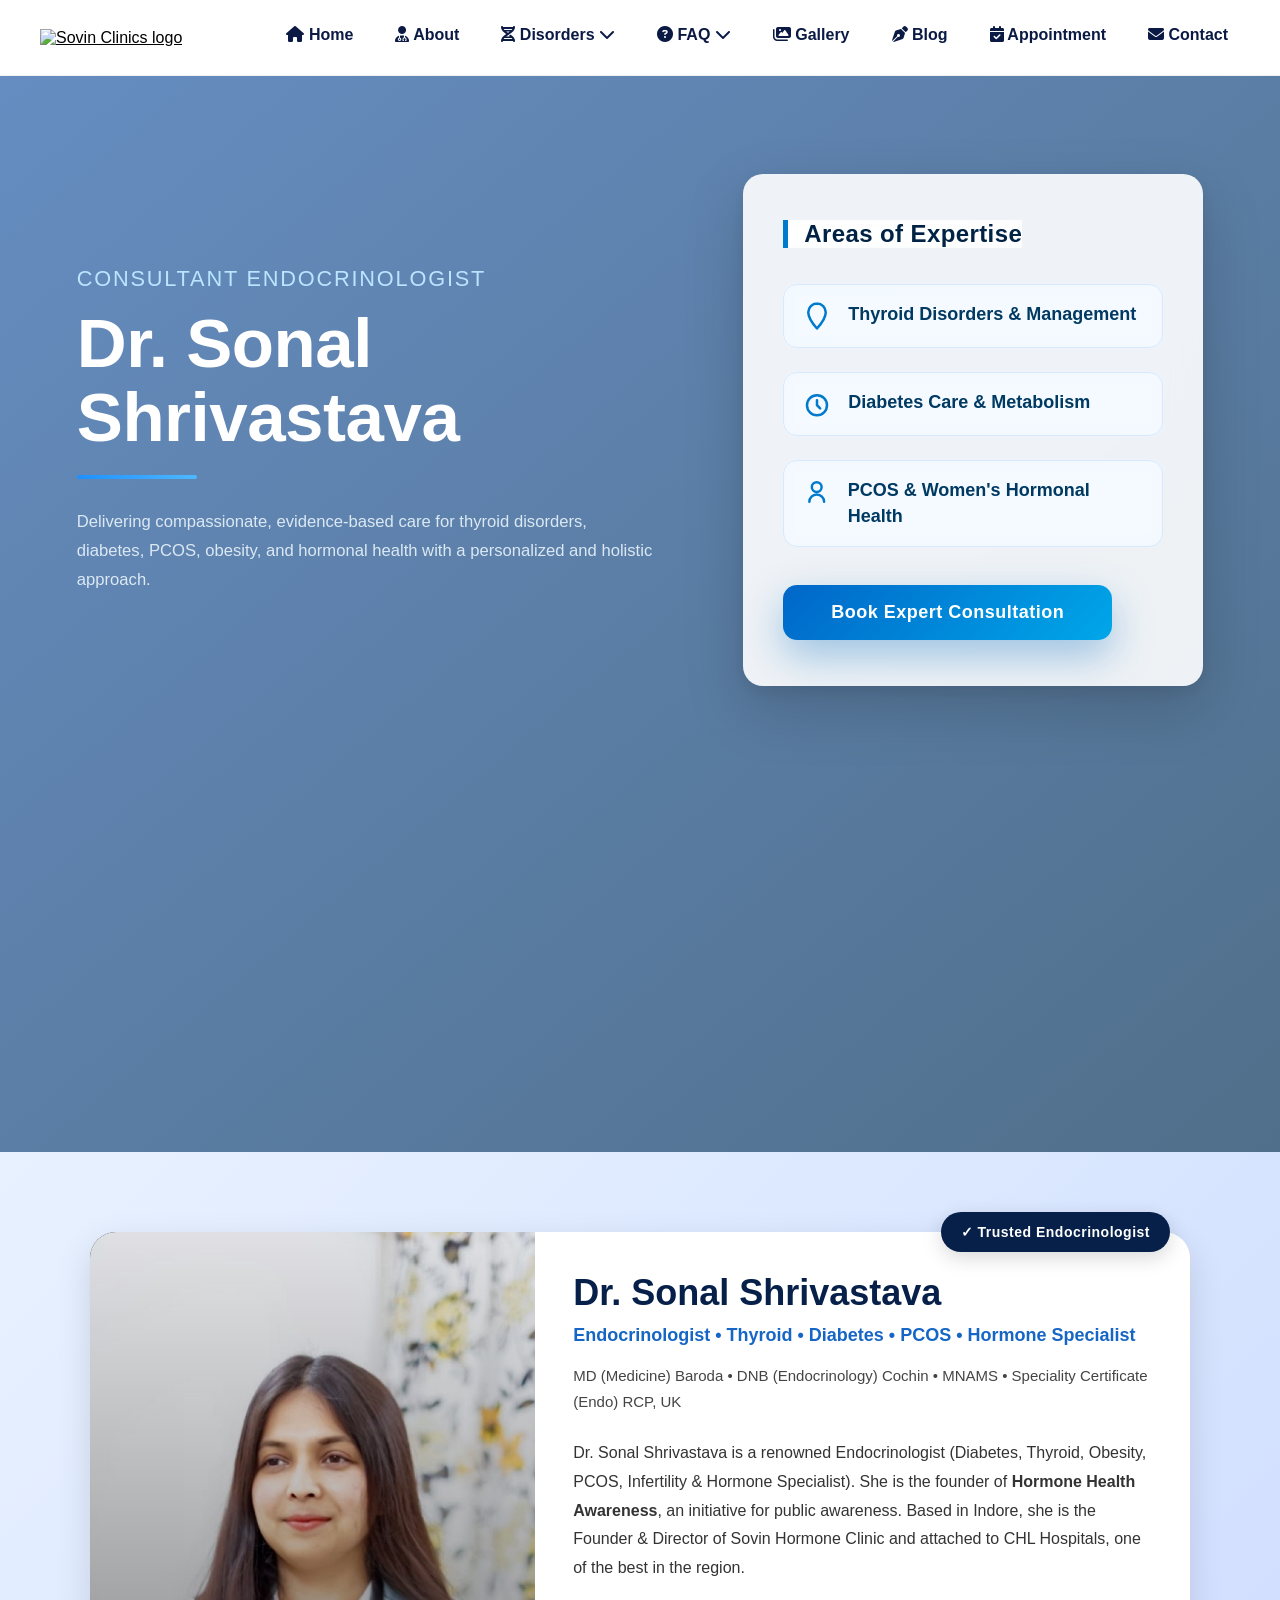
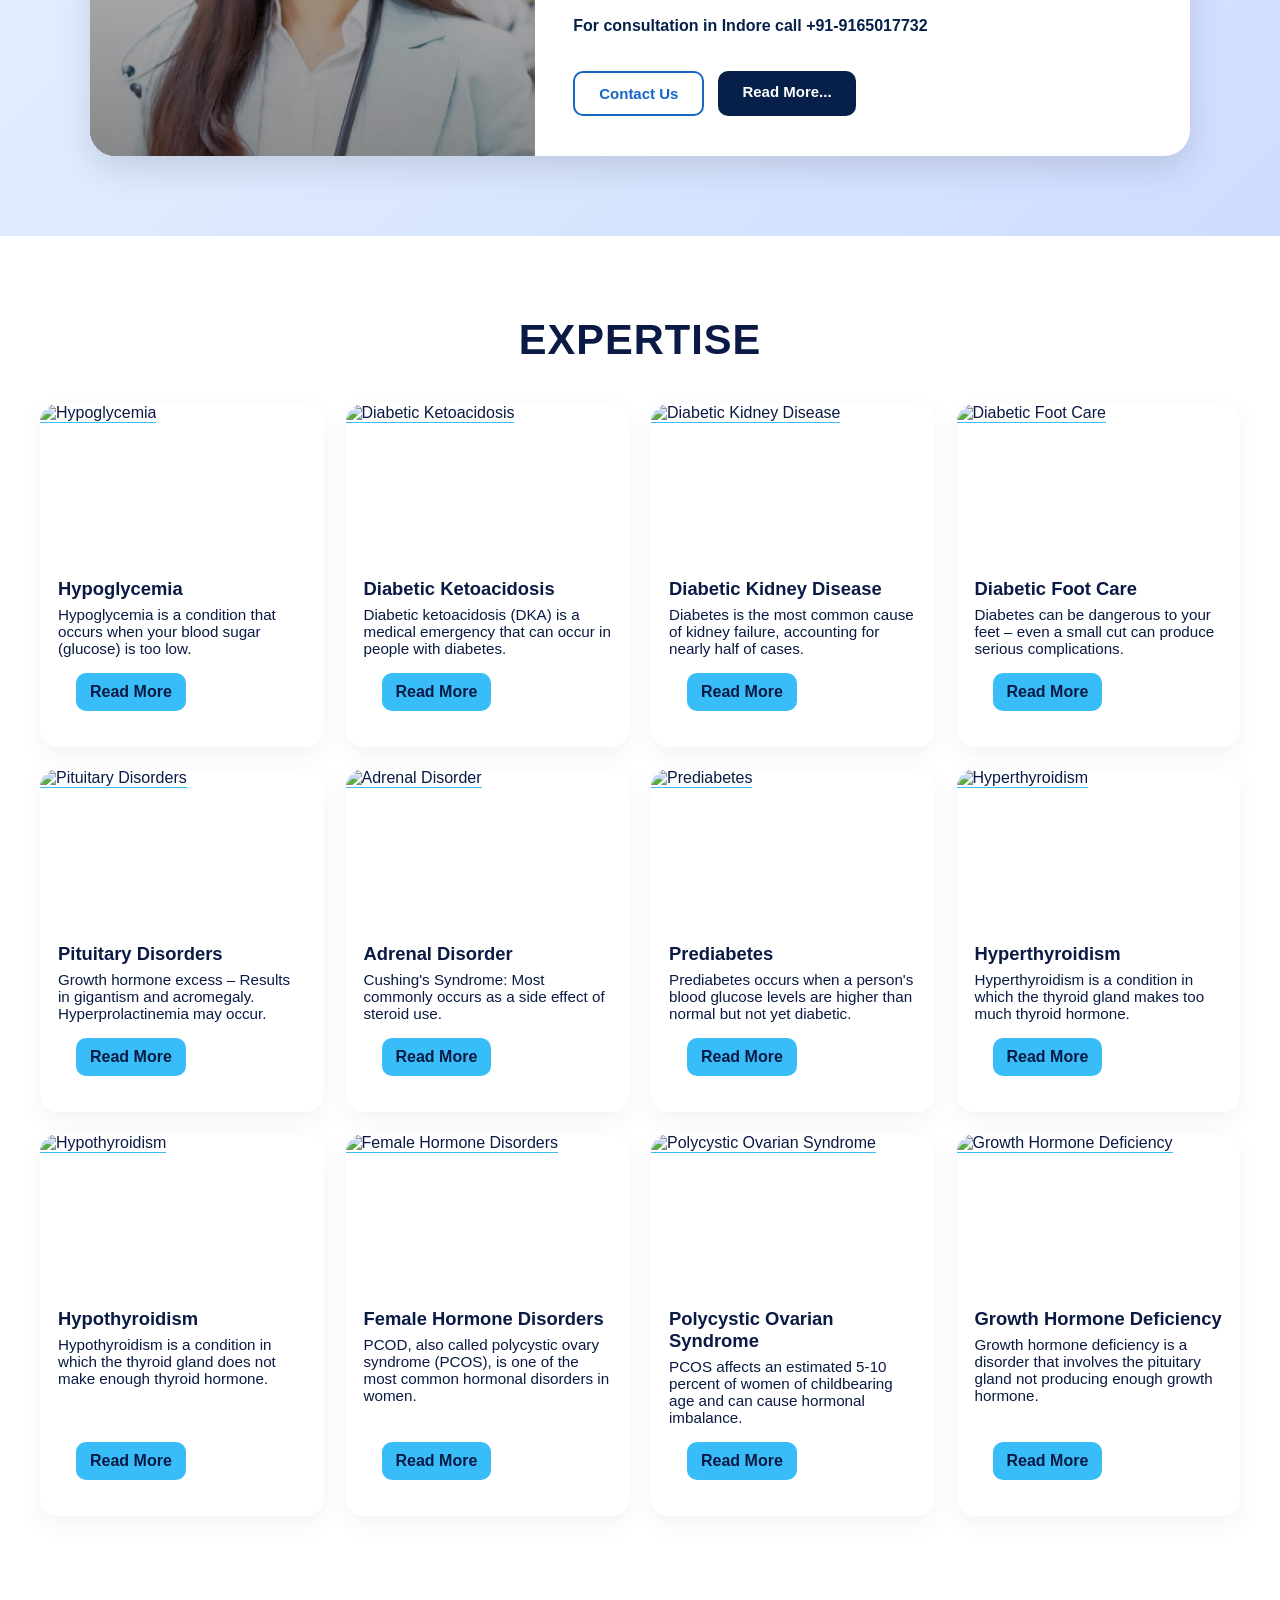
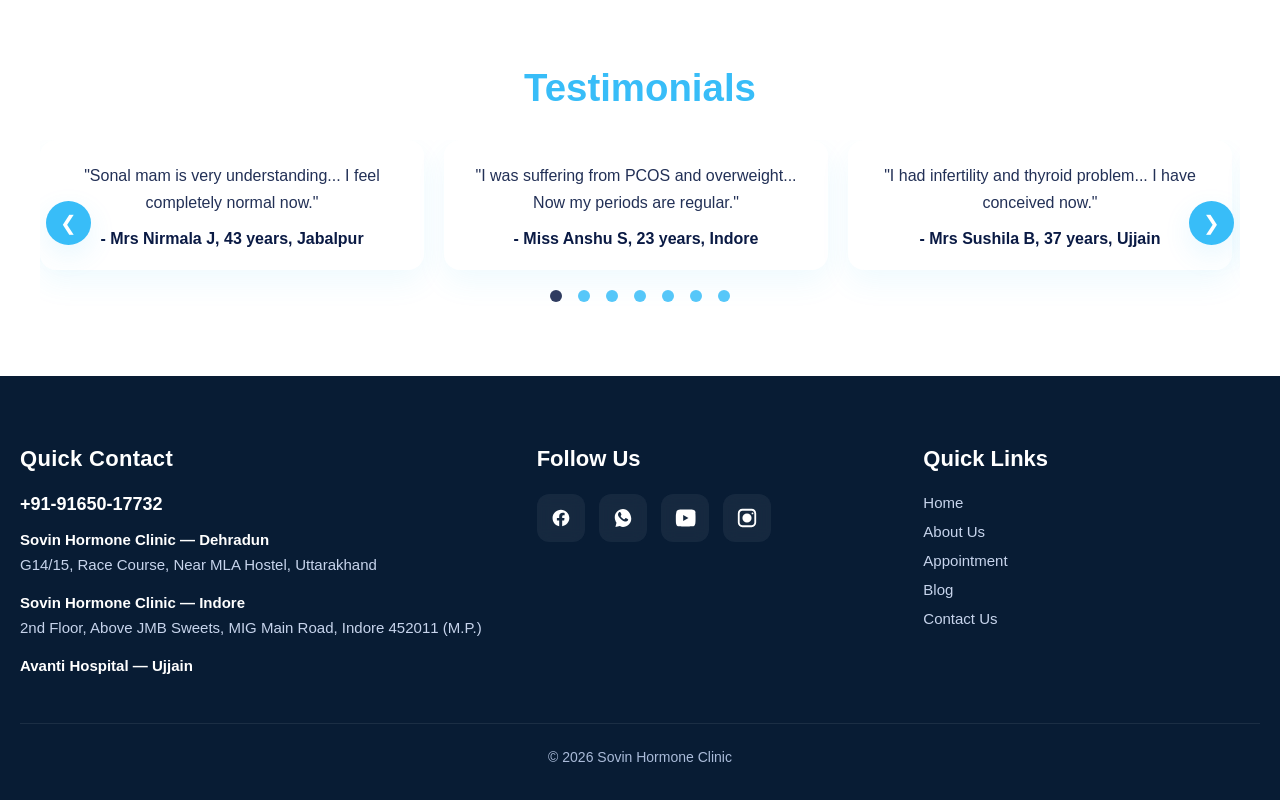
==== index.html @ 043271dc "feat: Add gallery and blog sections with associated images and data, and update existing pages with " ====
<!DOCTYPE html>
<html lang="en">

<head>
  <meta charset="UTF-8" />
  <meta name="viewport" content="width=device-width, initial-scale=1.0" />
  <title>Dr. Sonal Shrivastava — Hormone Clinic</title>

  <!-- Font Awesome -->
  <link rel="stylesheet" href="https://cdnjs.cloudflare.com/ajax/libs/font-awesome/6.5.0/css/all.min.css"
    integrity="sha512-...omitted-for-clarity..." crossorigin="anonymous" referrerpolicy="no-referrer" />

  <!-- Swiper CSS -->
  <link rel="stylesheet" href="https://cdn.jsdelivr.net/npm/swiper@10/swiper-bundle.min.css" />
  <link rel="stylesheet" href="./header.css">

  <style>
    /* ---------- Theme Colors ---------- */
    
    /* ---------- Hero / Swiper ---------- */
    .hero-section {
      width: 100%;
      height: 100vh;
      position: relative;
      overflow: hidden;
    }

    .swiper {
      width: 100%;
      height: 100%;
    }

    .swiper-slide img {
      width: 100%;
      height: 100%;
      object-fit: cover;
      transition: transform 10s ease;
    }

    .hero-cta {
      position: absolute;
      bottom: 60px;
      left: 50%;
      transform: translateX(-50%);
      text-align: center;
      z-index: 2;
      max-width: 1000px;
      width: calc(100% - 40px);
    }

    .hero-cta h1 {
      font-size: 2.8rem;
      font-weight: 700;
      color: var(--sky);
      margin: 0 0 12px;
      letter-spacing: 0.2px;
    }

    .hero-cta p {
      font-size: 1.15rem;
      color: rgba(10, 26, 68, 0.9);
      margin: 0 0 20px;
    }

    .btn {
      display: inline-block;
      padding: 12px 24px;
      border-radius: 12px;
      background: var(--sky);
      color: var(--navy);
      text-decoration: none;
      font-weight: 700;
      box-shadow: 0 8px 28px rgba(56, 189, 248, 0.18);
      transition: transform 0.15s, background 0.15s, box-shadow 0.15s;
    }

    .btn:hover {
      background: var(--sky-hover);
      transform: translateY(-3px);
      box-shadow: 0 12px 36px rgba(56, 189, 248, 0.22);
    }

    /* ---------- About / Doctor Section ---------- */
    .about-section {
      display: flex;
      flex-wrap: wrap;
      justify-content: center;
      align-items: flex-start;
      gap: 40px;
      padding: 80px 20px;
      background: var(--sky-light);
      color: var(--navy);
    }

    .about-left {
      flex: 1 1 300px;
      max-width: 400px;
      display: flex;
      justify-content: center;
      align-items: center;
    }

    .about-left img {
      width: 100%;
      border-radius: 20px;
      box-shadow: 0 20px 45px rgba(10, 26, 68, 0.08);
      transition: transform 0.25s;
    }

    .about-left img:hover {
      transform: scale(1.03);
    }

    .about-right {
      flex: 2 1 500px;
      max-width: 800px;
    }

    .about-right h2 {
      margin: 0 0 8px;
      font-size: 2.2rem;
      color: var(--navy);
    }

    .about-right h4,
    .about-right h5 {
      margin: 0 0 12px;
      font-weight: 500;
      color: var(--muted);
      font-style: italic;
    }

    .about-right p {
      line-height: 1.75;
      margin-bottom: 18px;
      color: rgba(10, 26, 68, 0.9);
    }

    .cta-row {
      display: flex;
      flex-wrap: wrap;
      gap: 14px;
      margin-top: 12px;
    }

    .secondary {
      background: linear-gradient(90deg, var(--sky), var(--sky-lighter));
      color: var(--navy);
    }

    .ghost {
      background: transparent;
      border: 1px solid rgba(10, 26, 68, 0.08);
      color: var(--navy);
      box-shadow: none;
    }

    /* ---------- Expertise Section ---------- */
    .expertise-section {
      padding: 80px 20px;
      background: var(--sky-light);
      color: var(--navy);
    }

    .expertise-section h1 {
      text-align: center;
      font-size: 2.6rem;
      color: var(--navy);
      margin-bottom: 40px;
      text-transform: uppercase;
      letter-spacing: 1px;
    }

    .services-grid {
      display: grid;
      grid-template-columns: repeat(auto-fit, minmax(260px, 1fr));
      gap: 22px;
      max-width: 1200px;
      margin: 0 auto;
    }

    .service-card {
      background: linear-gradient(145deg, var(--sky-lighter), #f9feff);
      border-radius: 18px;
      overflow: hidden;
      transition: transform 0.25s ease, box-shadow 0.25s ease;
      box-shadow: 0 8px 24px rgba(10, 26, 68, 0.05);
      cursor: pointer;
      display: flex;
      flex-direction: column;
      min-height: 320px;
      perspective: 1000px;
    }

    .service-card img {
      width: 100%;
      height: 160px;
      object-fit: cover;
      border-bottom: 1px solid var(--sky);
    }

    .service-card h3 {
      margin: 14px 18px 6px;
      font-size: 1.15rem;
      color: var(--navy);
    }

    .service-card p {
      margin: 0 18px 16px;
      font-size: 0.95rem;
      color: var(--muted);
      flex-grow: 1;
    }

    .service-card a {
      margin: 0 18px 18px;
      text-decoration: none;
      background: var(--sky);
      color: var(--navy);
      padding: 10px 14px;
      border-radius: 10px;
      display: inline-block;
      font-weight: 700;
      text-align: center;
    }

    .service-card:hover {
      transform: translateY(-6px);
      box-shadow: 0 18px 48px rgba(10, 26, 68, 0.08);
    }

    /* ---------- Testimonials ---------- */
    .testimonials-section {
      padding: 70px 18px;
      background: var(--white);
      color: var(--navy);
      text-align: center;
    }

    .testimonials-section h1 {
      font-size: 2.4rem;
      color: var(--sky);
      margin-bottom: 30px;
    }

    .carousel-wrapper {
      position: relative;
      overflow: hidden;
      max-width: 1200px;
      margin: 0 auto;
    }

    .carousel-track {
      display: flex;
      gap: 20px;
      transition: transform 0.5s ease;
      will-change: transform;
    }

    .testimonial-card {
      flex: 0 0 32%;
      background: var(--white);
      border-radius: 16px;
      padding: 22px;
      box-shadow: 0 12px 30px rgba(56, 189, 248, 0.08);
      transition: transform 0.25s ease, box-shadow 0.25s ease;
    }

    .testimonial-card p {
      font-size: 1rem;
      color: rgba(10, 26, 68, 0.9);
      line-height: 1.7;
      margin-bottom: 14px;
    }

    .testimonial-card h3 {
      font-size: 1rem;
      color: var(--navy);
      font-weight: 700;
    }

    .carousel-btn {
      position: absolute;
      top: 50%;
      transform: translateY(-50%);
      background: var(--sky);
      color: var(--white);
      border: none;
      padding: 10px 14px;
      border-radius: 50%;
      cursor: pointer;
      font-size: 1.25rem;
      z-index: 10;
      box-shadow: 0 10px 28px rgba(56, 189, 248, 0.12);
    }

    .carousel-btn.prev {
      left: 6px;
    }

    .carousel-btn.next {
      right: 6px;
    }

    .carousel-dots {
      text-align: center;
      margin-top: 18px;
    }

    .carousel-dots span {
      display: inline-block;
      width: 12px;
      height: 12px;
      background: var(--sky);
      border-radius: 50%;
      margin: 0 8px;
      cursor: pointer;
      opacity: 0.85;
    }

    .carousel-dots span.active {
      background: var(--navy);
    }

    /* ---------- Footer ---------- */
    .footer {
      background: linear-gradient(180deg, var(--sky-light), #ffffff);
      color: var(--navy);
      padding-top: 36px;
    }

    .footer-top {
      display: flex;
      justify-content: space-between;
      gap: 30px;
      max-width: 1200px;
      margin: auto;
      padding: 0 20px 30px;
      flex-wrap: wrap;
    }

    .footer-column h3 {
      font-size: 18px;
      color: var(--navy);
      margin-bottom: 10px;
      border-left: 4px solid var(--sky);
      padding-left: 8px;
      font-weight: 700;
    }

    .footer-column p,
    .footer-column li a {
      font-size: 15px;
      line-height: 1.6;
      color: var(--navy);
      margin: 6px 0;
    }

    .phone strong {
      font-size: 20px;
      color: var(--navy);
    }

    .social-links a {
      width: 40px;
      height: 40px;
      display: inline-flex;
      align-items: center;
      justify-content: center;
      margin-right: 8px;
      background: var(--sky);
      border-radius: 10px;
      color: white;
      font-size: 16px;
      transition: transform 0.15s, background 0.15s;
      box-shadow: 0 8px 20px rgba(56, 189, 248, 0.12);
    }

    .social-links a:hover {
      transform: translateY(-4px);
      background: var(--navy);
    }

    .footer-bottom {
      text-align: center;
      padding: 14px 10px;
      background: var(--navy);
      color: white;
      font-size: 14px;
    }

    /* ---------- Responsive ---------- */
    @media (max-width: 1024px) {
      .testimonial-card {
        flex: 0 0 48%;
      }
    }

    @media (max-width: 768px) {
      .hero-cta h1 {
        font-size: 1.9rem;
      }

      .hero-cta p {
        font-size: 1rem;
      }

      .testimonial-card {
        flex: 0 0 90%;
      }

      .about-section {
        padding: 40px 18px;
      }
    }

    .hero-section {
      margin-top: 0;
      min-height: 120vh;
    }

    @media (max-width: 768px) {
      .hero-section {
        /* margin-top: 80px !important; */
        min-height: 150vh !important;
      }
    }
  </style>
</head>

<body>

<header class="site-header">

  <!-- DESKTOP SECTION (visible >= 1025px) -->
  <div class="header-desktop desktop-only">
    <div class="container-desktop">
      <div class="logo">
        <a href="./index.html" aria-label="Home">
          <img src="https://www.drsonalshrivastava.com/img/logo.png" alt="Sovin Clinics logo" />
        </a>
      </div>

      <nav class="nav-desktop" aria-label="Primary navigation">
        <ul class="menu-desktop">
          <li><a href="./index.html"><i class="fa-solid fa-house"></i> Home</a></li>
          <li><a href="./aboutus.html"><i class="fa-solid fa-user-doctor"></i> About</a></li>

          <li class="has-children">
            <a href="#" aria-haspopup="true"><i class="fa-solid fa-dna"></i> Disorders <i class="fa-solid fa-chevron-down"></i></a>
            <ul class="submenu">
              <li>
                <a href="#">Diabetes Millitus <i class="fa-solid fa-chevron-right"></i></a>
                <ul class="submenu">
                  <li><a href="./harmondisorder.html?page=hypoglycemia">Hypoglycemia</a></li>
                  <li><a href="./harmondisorder.html?page=dka">Diabetic Ketoacidosis</a></li>
                  <li><a href="./harmondisorder.html?page=kidney-disease">Diabetic Kidney Disease</a></li>
                  <li><a href="./harmondisorder.html?page=diabetic-neuropathy">Diabetic Neuropathy</a></li>
                  <li><a href="./harmondisorder.html?page=foot-care">Diabetic Footcare</a></li>
                </ul>
              </li>
              <li>
                <a href="#">Thyroid Disorders <i class="fa-solid fa-chevron-right"></i></a>
                <ul class="submenu">
                  <li><a href="./harmondisorder.html?page=hyperthyroidism">Hyperthyroidism</a></li>
                  <li><a href="./harmondisorder.html?page=hypothyroidism">Hypothyroidism</a></li>
                </ul>
              </li>
              <li>
                <a href="#">Andrology<i class="fa-solid fa-chevron-right"></i></a>
                <ul class="submenu">
                  <li><a href="./harmondisorder.html?page=erectile-dysfunction">Erectile Dysfunction</a></li>
                  <li><a href="./harmondisorder.html?page=male-infertility">Male Infertillity</a></li>
                </ul>
              </li>
              <li><a href="./harmondisorder.html?page=pituitary">Pituitary Disorders</a></li>
              <li><a href="./harmondisorder.html?page=female-hormones">Female Hormone Disorders</a></li>
              <li><a href="./harmondisorder.html?page=adrenal">Adrenal Disorder</a></li>
              <li><a href="./harmondisorder.html?page=vitamin-d">Vitamin D Deficiency</a></li>
            </ul>
          </li>

          <li class="has-children">
            <a href="#" aria-haspopup="true"><i class="fa-solid fa-question-circle"></i> FAQ <i class="fa-solid fa-chevron-down"></i></a>
            <ul class="submenu">
              <li><a href="./faq.html?faq=prediabetes">prediabetes</a></li>
              <li><a href="./faq.html?faq=thyroid-topics">Thyroid</a></li>
              <li><a href="./faq.html?faq=gdm">Gestational Diabetes Mellitus</a></li>
              <li><a href="./faq.html?faq=obesity">Obesity Overweight</a></li>
              <li><a href="./faq.html?faq=osteoporosis">Osteoporosis</a></li>
              <li><a href="./faq.html?faq=pcos-faq">Polycystic Ovary Syndrome</a></li>
              <li><a href="./faq.html?faq=ghd-faq">Growth Hormone Deficiency</a></li>
            </ul>
          </li>

          <li><a href="./Gallary.html"><i class="fa-solid fa-images"></i> Gallery</a></li>
          <li><a href="./blog.html"><i class="fa-solid fa-pen-nib"></i> Blog</a></li>
          <li><a href="./appoiment.html"><i class="fa-solid fa-calendar-check"></i> Appointment</a></li>
          <li><a href="./contact.html"><i class="fa-solid fa-envelope"></i> Contact</a></li>
        </ul>
      </nav>
    </div>
  </div>

  <!-- MOBILE SECTION (visible <= 1024px) -->
  <div class="header-mobile mobile-only">
    <div class="mobile-inner">
      <div class="logo-mobile">
        <a href="./index.html" aria-label="Home">
          <img src="https://www.drsonalshrivastava.com/img/logo.png" alt="Sovin Clinics logo" />
        </a>
      </div>

      <button id="menu-btn-mobile" class="menu-btn" aria-controls="mobile-panel" aria-expanded="false" aria-label="Open menu">
        <i class="fa-solid fa-bars"></i>
      </button>
    </div>

    <!-- Mobile sliding panel -->
    <nav id="mobile-panel" class="mobile-panel" aria-hidden="true" aria-label="Mobile navigation">
      <div class="mobile-panel-header">
        <button id="mobile-close" aria-label="Close menu"><i class="fa-solid fa-xmark"></i></button>
      </div>

      <ul class="menu-mobile">
        <li><a href="./index.html"><i class="fa-solid fa-house"></i> Home</a></li>
        <li><a href="./aboutus.html"><i class="fa-solid fa-user-doctor"></i> About</a></li>

        <!-- Use details/summary for accordion submenus on mobile -->
        <li>
          <details class="mobile-details">
            <summary><i class="fa-solid fa-dna"></i> Disorders <span class="caret">▸</span></summary>

            <details class="mobile-details nested">
              <summary>Diabetes Millitus <span class="inner-caret">▸</span></summary>
              <ul class="submenu-mobile">
                <li><a href="./harmondisorder.html?page=hypoglycemia">Hypoglycemia</a></li>
                <li><a href="./harmondisorder.html?page=dka">Diabetic Ketoacidosis</a></li>
                <li><a href="./harmondisorder.html?page=kidney-disease">Diabetic Kidney Disease</a></li>
                <li><a href="./harmondisorder.html?page=diabetic-neuropathy">Diabetic Neuropathy</a></li>
                <li><a href="./harmondisorder.html?page=foot-care">Diabetic Footcare</a></li>
              </ul>
            </details>

            <details class="mobile-details nested">
              <summary>Thyroid Disorders <span class="inner-caret">▸</span></summary>
              <ul class="submenu-mobile">
                <li><a href="./harmondisorder.html?page=hyperthyroidism">Hyperthyroidism</a></li>
                <li><a href="./harmondisorder.html?page=hypothyroidism">Hypothyroidism</a></li>
              </ul>
            </details>
            <details class="mobile-details nested">
              <summary>Andrology <span class="inner-caret">▸</span></summary>
              <ul class="submenu-mobile">
                <li><a href="./harmondisorder.html?page=erectile-dysfunction">Erectile Dysfunction</a></li>
                <li><a href="./harmondisorder.html?page=male-infertility">Male Infertillity</a></li>
              </ul>
            </details>

            <ul class="submenu-mobile">
              <li><a href="./harmondisorder.html?page=pituitary">Pituitary Disorders</a></li>
              <li><a href="./harmondisorder.html?page=female-hormones">Female Hormone Disorders</a></li>
              <li><a href="./harmondisorder.html?page=adrenal">Adrenal Disorder</a></li>
              <li><a href="./harmondisorder.html?page=vitamin-d">Vitamin D Deficiency</a></li>
            </ul>
          </details>
        </li>

        <li>
          <details class="mobile-details">
            <summary><i class="fa-solid fa-question-circle"></i> FAQ <span class="caret">▸</span></summary>
            <ul class="submenu-mobile">
              <li><a href="./faq.html?faq=prediabetes">prediabetes</a></li>
              <li><a href="./faq.html?faq=thyroid-topics">Thyroid</a></li>
              <li><a href="./faq.html?faq=gdm">Gestational Diabetes Mellitus</a></li>
              <li><a href="./faq.html?faq=obesity">Obesity Overweight</a></li>
              <li><a href="./faq.html?faq=osteoporosis">Osteoporosis</a></li>
              <li><a href="./faq.html?faq=pcos-faq">Polycystic Ovary Syndrome</a></li>
              <li><a href="./faq.html?faq=ghd-faq">Growth Hormone Deficiency</a></li>
            </ul>
          </details>
        </li>

        <li><a href="./Gallary.html"><i class="fa-solid fa-images"></i> Gallery</a></li>
        <li><a href="https://drsonalshrivastavaindore.blogspot.com/" target="_blank"><i class="fa-solid fa-pen-nib"></i> Blog</a></li>
        <li><a href="./appoiment.html"><i class="fa-solid fa-calendar-check"></i> Appointment</a></li>
        <li><a href="./contact.html"><i class="fa-solid fa-envelope"></i> Contact</a></li>
      </ul>
    </nav>
  </div>

  <!-- spacer (keeps page content visible below header) -->
  <div class="header-spacer" aria-hidden="true"></div>
</header>


  <!-- PREMIUM HERO SECTION -->
  <section class="hero-section" style="
    width:100%;
  
    position:relative;
    font-family:'Inter','Helvetica Neue',Arial,sans-serif;
    background:url('https://images.pexels.com/photos/305565/pexels-photo-305565.jpeg') center/cover no-repeat;
    overflow:auto;
  ">

    <!-- Soft Dark Overlay -->
    <div style="
    position:absolute;
    inset:0;
    background:linear-gradient(
      to bottom right,
      rgba(6, 70, 154, 0.614),
      rgba(0, 45, 85, 0.686)
    );
    z-index:1;
  "></div>

    <!-- MAIN FLEX WRAPPER -->
    <div style="
    position:relative;
    z-index:5;
    width:100%;
    display:flex;
    flex-wrap:wrap;
    padding:8vw 6vw;
    align-items:center;
    justify-content:space-between;
    gap:60px;
  ">

      <!-- LEFT TEXT -->
      <div style="
      flex:1 1 380px;
      max-width:620px;
      color:white;
    ">

        <p style="
        font-size:clamp(14px,1.7vw,22px);
        color:#B9E5FF;
        font-weight:300;
        margin-bottom:14px;
        text-transform:uppercase;
        letter-spacing:1.8px;
      ">
          Consultant Endocrinologist
        </p>

        <h1 style="
        font-size:clamp(34px,5.4vw,76px);
        font-weight:900;
        margin-bottom:20px;
        line-height:1.08;
        letter-spacing:-0.5px;
      ">
          Dr. Sonal Shrivastava
        </h1>

        <div style="
        width:120px;
        height:4px;
        background:linear-gradient(90deg,#1E90FF,#4DB8FF);
        border-radius:4px;
        margin-bottom:28px;
      "></div>

        <p style="
        font-size:clamp(15px,1.3vw,20px);
        color:#E2EEF7;
        line-height:1.75;
        font-weight:300;
        max-width:95%;
        opacity:0.95;
      ">
          Delivering compassionate, evidence-based care for thyroid disorders, diabetes, PCOS,
          obesity, and hormonal health with a personalized and holistic approach.
        </p>

      </div>

      <!-- RIGHT EXPERTISE CARD -->
      <div style="
  flex:1 1 340px;
  max-width:460px;
  width:100%;
  border-radius:20px;
  padding:46px 40px;
  backdrop-filter:blur(14px);
  background:rgba(255,255,255,0.90);
  box-shadow:
    0 22px 60px rgba(0,0,0,0.17),
    0 6px 18px rgba(0,0,0,0.08);
  position:relative;
  overflow:hidden;

  /* BG images */
  background-image:
    url('https://images.pexels.com/photos/40568/medical-appointment-doctor-healthcare-40568.jpeg'),
    url('https://www.drsonalshrivastava.com/img/slider_3.jpg');
  background-repeat:no-repeat,no-repeat;
  background-position:top left, bottom right;
  background-size:cover, 38%;

  /* Fade & float animation */
  animation:fadeIn 1.4s ease-out, floatUp 6s ease-in-out infinite;
">

        <style>
          @keyframes fadeIn {
            from {
              opacity: 0;
              transform: translateY(20px);
            }

            to {
              opacity: 1;
              transform: translateY(0);
            }
          }

          @keyframes floatUp {

            0%,
            100% {
              transform: translateY(0);
            }

            50% {
              transform: translateY(-10px);
            }
          }

          .exitem:hover {
            transform: translateY(-4px);
            box-shadow: 0 10px 26px rgba(0, 122, 204, 0.22);
          }
        </style>

        <h3 style="
    font-size:24px;
    color:#002244;
    font-weight:700;
    margin-bottom:36px;
    border-left:5px solid #007ACC;
    padding-left:16px;
    letter-spacing:0.4px;
    background:rgba(255,255,255,0.65);
    display:inline-block;
    backdrop-filter:blur(6px);
  ">Areas of Expertise</h3>


        <div style="display:flex; flex-direction:column; gap:24px;">

          <!-- ITEM 1 -->
          <div class="exitem" style="
      display:flex;
      align-items:flex-start;
      gap:16px;
      padding:16px 18px;
      border-radius:14px;
      background:rgba(240,248,255,0.75);
      border:1px solid #D6E9FF;
      transition:0.35s;
      backdrop-filter:blur(6px);
    ">
            <svg width="30" height="30" viewBox="0 0 24 24" fill="none">
              <path d="M12 2C8.13 2 5 5.13 5 9C5 14.25 12 22 12 22C12 22 19 14.25 19 9C19 5.13 15.87 2 12 2Z"
                stroke="#007ACC" stroke-width="2" stroke-linecap="round" stroke-linejoin="round" />
            </svg>
            <p style="
        font-size:18px;
        font-weight:700;
        color:#003A63;
        line-height:1.45;
      ">Thyroid Disorders & Management</p>
          </div>

          <!-- ITEM 2 -->
          <div class="exitem" style="
      display:flex;
      align-items:flex-start;
      gap:16px;
      padding:16px 18px;
      border-radius:14px;
      background:rgba(240,248,255,0.75);
      border:1px solid #D6E9FF;
      transition:0.35s;
      backdrop-filter:blur(6px);
    ">
            <svg width="30" height="30" viewBox="0 0 24 24" fill="none">
              <path
                d="M12 21C16.4183 21 20 17.4183 20 13C20 8.58172 16.4183 5 12 5C7.58172 5 4 8.58172 4 13C4 17.4183 7.58172 21 12 21Z"
                stroke="#007ACC" stroke-width="2" />
              <path d="M12 9V13L14.5 15.5" stroke="#007ACC" stroke-width="2" stroke-linecap="round" />
            </svg>
            <p style="
        font-size:18px;
        font-weight:700;
        color:#003A63;
        line-height:1.45;
      ">Diabetes Care & Metabolism</p>
          </div>

          <!-- ITEM 3 -->
          <div class="exitem" style="
      display:flex;
      align-items:flex-start;
      gap:16px;
      padding:16px 18px;
      border-radius:14px;
      background:rgba(240,248,255,0.75);
      border:1px solid #D6E9FF;
      transition:0.35s;
      backdrop-filter:blur(6px);
    ">
            <svg width="30" height="30" viewBox="0 0 24 24" fill="none">
              <circle cx="12" cy="8" r="4" stroke="#007ACC" stroke-width="2" />
              <path d="M6 20C6 16.6863 8.68629 14 12 14C15.3137 14 18 16.6863 18 20" stroke="#007ACC" stroke-width="2"
                stroke-linecap="round" />
            </svg>
            <p style="
        font-size:18px;
        font-weight:700;
        color:#003A63;
        line-height:1.45;
      ">PCOS & Women's Hormonal Health</p>
          </div>

        </div>


        <!-- CTA BUTTON -->
        <a href="#appointment" style="
    display:inline-block;
    margin-top:38px;
    background:linear-gradient(135deg,#0066C8,#00A7E9);
    color:white;
    padding:17px 48px;
    font-size:18px;
    font-weight:700;
    text-decoration:none;
    border-radius:14px;
    letter-spacing:0.5px;
    box-shadow:0 16px 40px rgba(0,105,188,0.35);
    transition:0.35s;
    backdrop-filter:blur(8px);
  " onmouseover="this.style.transform='translateY(-4px)'" onmouseout="this.style.transform='translateY(0)'">
          Book Expert Consultation
        </a>

      </div>


    </div>
  </section>




  <!-- UNIQUE PREMIUM ABOUT SECTION -->
  <section id="about" style="
  width:100%;
  padding:80px 20px;
background:linear-gradient(135deg,
  #e8f1ff,
  #dbe8ff,
  #cfdcff
);
font-family:'Inter',sans-serif;
  display:flex;
  justify-content:center;
">

    <div style="
      width:100%;
      max-width:1100px;
      position:relative;
    ">

      <!-- FLOATING BADGE -->
      <div style="
        position:absolute;
        top:-20px;
        right:20px;
        background:#06204A;
        color:#fff;
        padding:12px 20px;
        border-radius:40px;
        font-size:14px;
        font-weight:600;
        box-shadow:0 6px 20px rgba(0,0,0,0.15);
        letter-spacing:0.5px;
        z-index: 99;
      ">
        ✓ Trusted Endocrinologist
      </div>

      <!-- MAIN CARD -->
      <div style="
        background:#fff;
        border-radius:26px;
        overflow:hidden;
        box-shadow:0 12px 35px rgba(0,0,0,0.12);
        display:flex;
        flex-wrap:wrap;
        align-items:stretch;
      ">

        <!-- LEFT IMAGE PANEL -->
        <div style="
          flex:1;
          min-width:310px;
          position:relative;
          background:#000;
        ">
          <img src='./images/dr-sonal.jpg' alt='Dr. Sonal Shrivastava' style="
            width:100%;
            height:100%;
            object-fit:cover;
            opacity:0.92;
          " />

          <!-- GRADIENT OVERLAY -->
          <div style="
            position:absolute;
            inset:0;
            background:linear-gradient(180deg,rgba(0,0,0,0.0),rgba(0,0,0,0.4));
          "></div>
        </div>

        <!-- RIGHT CONTENT PANEL -->
        <div style="
          flex:1.3;
          min-width:310px;
          padding:40px 38px;
        ">

          <h2 style="
            font-size:36px;
            margin:0 0 8px 0;
            color:#06204A;
            font-weight:800;
          ">
            Dr. Sonal Shrivastava
          </h2>

          <div style="
            font-size:18px;
            margin-bottom:14px;
            font-weight:600;
            color:#1666C5;
            line-height:1.5;
          ">
            Endocrinologist • Thyroid • Diabetes • PCOS • Hormone Specialist
          </div>

          <div style="
            font-size:15px;
            color:#444;
            margin-bottom:25px;
            line-height:1.7;
            font-weight:500;
          ">
            MD (Medicine) Baroda • DNB (Endocrinology) Cochin • MNAMS •
            Speciality Certificate (Endo) RCP, UK
          </div>

          <p style="
            font-size:16px;
            color:#333;
            line-height:1.8;
            margin-bottom:30px;
          ">
            Dr. Sonal Shrivastava is a renowned Endocrinologist (Diabetes, Thyroid,
            Obesity, PCOS, Infertility & Hormone Specialist). She is the founder of
            <strong>Hormone Health Awareness</strong>, an initiative for public awareness.
            Based in Indore, she is the Founder & Director of Sovin Hormone Clinic and
            attached to CHL Hospitals, one of the best in the region.
            <br><br>
            <strong style="color:#06204A;">For consultation in Indore call +91-9165017732</strong>
          </p>

          <!-- CTA BUTTONS -->
          <div style="display:flex;flex-wrap:wrap;gap:14px;">

            <!-- <a href="#" style="
              background:#1666C5;
              color:#fff;
              padding:12px 24px;
              border-radius:10px;
              text-decoration:none;
              font-size:15px;
              font-weight:600;
              box-shadow:0 4px 14px rgba(22,102,197,0.4);
            ">Request an Appointment</a> -->

            <a href="./contact.html" style="
              background:#fff;
              color:#1666C5;
              padding:12px 24px;
              border-radius:10px;
              text-decoration:none;
              font-size:15px;
              font-weight:600;
              border:2px solid #1666C5;
            ">Contact Us</a>

            <a href="./aboutus.html" style="
              background:#06204A;
              color:#fff;
              padding:12px 24px;
              border-radius:10px;
              text-decoration:none;
              font-size:15px;
              font-weight:600;
            ">Read More...</a>

          </div>

        </div>
      </div>
    </div>
  </section>


  <!-- EXPERTISE -->
  <section class="expertise-section">
    <div class="container">
      <h1>Expertise</h1>
      <div class="services-grid" id="services-grid">
      </div>
    </div>
  </section>



  <!-- TESTIMONIALS -->
  <section class="testimonials-section">
    <div class="container">
      <h1>Testimonials</h1>
      <div class="carousel-wrapper">
        <button class="carousel-btn prev" aria-label="Previous">&#10094;</button>
        <div class="carousel-track" id="testimonialTrack"></div>
        <button class="carousel-btn next" aria-label="Next">&#10095;</button>
        <div class="carousel-dots" id="carouselDots"></div>
      </div>
    </div>
  </section>

 

  <!-- FOOTER -->
   <footer style="
    background:#081c34;
    color:#dbe7ff;
    padding:70px 20px 35px;
    font-family:Inter,system-ui,-apple-system,Segoe UI,Roboto;
  ">
    <div style="
      max-width:1250px;
      margin:0 auto;
      display:flex;
      flex-wrap:wrap;
      gap:50px;
      justify-content:space-between;
    ">
      <!-- CONTACT -->
      <div style="flex:1 1 330px;min-width:260px;">
        <h3 style="
          margin:0 0 22px;
          font-size:22px;
          font-weight:600;
          color:#fff;
          letter-spacing:0.3px;
        ">
          Quick Contact
        </h3>

        <p style="margin:0 0 12px;font-size:18px;color:#fff;font-weight:600;">
          +91-91650-17732
        </p>

        <div style="font-size:15px;line-height:1.7;color:#c7d4ec;">
          <p style="margin:0 0 12px;">
            <strong style="color:#fff;">Sovin Hormone Clinic — Dehradun</strong><br />
            G14/15, Race Course, Near MLA Hostel, Uttarakhand
          </p>

          <p style="margin:0 0 12px;">
            <strong style="color:#fff;">Sovin Hormone Clinic — Indore</strong><br />
            2nd Floor, Above JMB Sweets, MIG Main Road, Indore 452011 (M.P.)
          </p>

          <p style="margin:0;">
            <strong style="color:#fff;">Avanti Hospital — Ujjain</strong>
          </p>
        </div>
      </div>

      <!-- SOCIAL ICONS -->
      <div style="flex:1 1 200px;min-width:200px;">
        <h3 style="
          margin:0 0 22px;
          font-size:22px;
          font-weight:600;
          color:#fff;
        ">
          Follow Us
        </h3>

        <div style="display:flex;gap:14px;">
          <!-- FB -->
          <a href="#" style="
            width:48px;height:48px;
            border-radius:12px;
            background:rgba(255,255,255,0.06);
            display:flex;align-items:center;justify-content:center;
            backdrop-filter:blur(7px);
            transition:0.3s;
          ">
            <svg width="20" height="20" viewBox="0 0 24 24" fill="#ffffff">
              <path
                d="M22 12.07C22 6.48 17.52 2 11.93 2C6.35 2 1.87 6.48 1.87 12.07C1.87 17 5.26 21.06 9.84 22V14.9H7.08V12.07H9.84V9.92C9.84 7.2 11.41 5.74 13.9 5.74C15.09 5.74 16.34 5.95 16.34 5.95V8.63H15.06C13.8 8.63 13.42 9.4 13.42 10.19V12.07H16.22L15.78 14.9H13.42V22C18 21.06 22 17 22 12.07Z" />
            </svg>
          </a>

          <!-- WHATSAPP -->
          <a href="#" style="
            width:48px;height:48px;
            border-radius:12px;
            background:rgba(255,255,255,0.06);
            display:flex;align-items:center;justify-content:center;
            backdrop-filter:blur(7px);
            transition:0.3s;
          ">
            <svg width="22" height="22" viewBox="0 0 32 32" fill="#ffffff">
              <path
                d="M16 3C9.37 3 4 8.37 4 15c0 2.89.94 5.56 2.52 7.73L5 29l6.45-1.48C13.21 28.49 14.56 29 16 29c6.63 0 12-5.37 12-12S22.63 3 16 3zm7.19 16.39c-.3.85-1.76 1.62-2.41 1.72-.62.1-1.42.14-2.3-.14-.53-.17-1.21-.4-2.07-.78-3.64-1.58-6-5.26-6.18-5.51-.18-.25-1.48-1.97-1.48-3.75 0-1.79.94-2.67 1.28-3.03.34-.36.74-.45.98-.45.24 0 .49 0 .7.01.22.01.53-.09.83.63.3.72 1.01 2.51 1.1 2.69.09.18.15.4.03.65-.12.25-.18.4-.36.62-.18.22-.38.48-.54.64-.18.18-.37.38-.16.74.21.36.94 1.57 2.02 2.54 1.39 1.25 2.58 1.65 2.94 1.83.36.18.57.15.78-.09.21-.25.9-1.05 1.15-1.41.25-.36.48-.3.81-.18.33.12 2.1.99 2.46 1.17.36.18.6.27.69.42.09.15.09.88-.21 1.73z" />
            </svg>
          </a>

          <!-- YOUTUBE -->
          <a href="#" style="
            width:48px;height:48px;
            border-radius:12px;
            background:rgba(255,255,255,0.06);
            display:flex;align-items:center;justify-content:center;
            backdrop-filter:blur(7px);
            transition:0.3s;
          ">
            <svg width="22" height="22" viewBox="0 0 24 24" fill="#ffffff">
              <path
                d="M23.5 6.2s-.2-1.6-.9-2.3c-.8-.8-1.7-.9-2.1-.9-3-.2-7.5-.2-7.5-.2s-4.5 0-7.5.2c-.4 0-1.3.1-2.1.9-.7.7-.9 2.3-.9 2.3S2 8.1 2 10v4c0 1.9.2 3.8.2 3.8s.2 1.6.9 2.3c.8.8 1.8.8 2.3.9 1.7.2 7.4.2 7.4.2s4.5 0 7.5-.2c.4-.1 1.3-.1 2.1-.9.7-.7.9-2.3.9-2.3s.2-1.9.2-3.8v-4c0-1.9-.2-3.8-.2-3.8zM10 15.3V8.7l5.8 3.3-5.8 3.3z" />
            </svg>
          </a>

          <!-- INSTAGRAM -->
          <a href="#" style="
            width:48px;height:48px;
            border-radius:12px;
            background:rgba(255,255,255,0.06);
            display:flex;align-items:center;justify-content:center;
            backdrop-filter:blur(7px);
            transition:0.3s;
          ">
            <svg width="22" height="22" viewBox="0 0 24 24" fill="#ffffff">
              <path
                d="M7 2C4.2 2 2 4.2 2 7v10c0 2.8 2.2 5 5 5h10c2.8 0 5-2.2 5-5V7c0-2.8-2.2-5-5-5H7zm10 2c1.7 0 3 1.3 3 3v10c0 1.7-1.3 3-3 3H7c-1.7 0-3-1.3-3-3V7c0-1.7 1.3-3 3-3h10zm-5 3a5 5 0 100 10 5 5 0 000-10zm6-1a1 1 0 110 2 1 1 0 010-2z" />
            </svg>
          </a>
        </div>
      </div>

      <!-- LINKS -->
      <div style="flex:1 1 200px;min-width:200px;">
        <h3 style="
          margin:0 0 22px;
          font-size:22px;
          font-weight:600;
          color:#fff;
        ">
          Quick Links
        </h3>

        <ul style="list-style:none;margin:0;padding:0;font-size:15px;">
          <li style="margin:0 0 12px;">
            <a href="./index.html" style="color:#c7d4ec;text-decoration:none;">Home</a>
          </li>
          <li style="margin:0 0 12px;">
            <a href="./aboutus.html" style="color:#c7d4ec;text-decoration:none;">About Us</a>
          </li>
          <li style="margin:0 0 12px;">
            <a href="./appoiment.html" style="color:#c7d4ec;text-decoration:none;">Appointment</a>
          </li>
          <li style="margin:0 0 12px;">
            <a href="https://drsonalshrivastavaindore.blogspot.com/" style="color:#c7d4ec;text-decoration:none;">Blog</a>
          </li>
          <li>
            <a href="./contact.html" style="color:#c7d4ec;text-decoration:none;">Contact Us</a>
          </li>
        </ul>
      </div>
    </div>

    <div id="copyright" style="
      max-width:1250px;
      margin:45px auto 0;
      padding-top:25px;
      border-top:1px solid rgba(255,255,255,0.08);
      text-align:center;
      font-size:14px;
      color:#aabbd9;
    ">
      
    </div>
  </footer>

 
 <script>
    // Testimonial Data
    const testimonials = [
      {
        text: "Sonal mam is very understanding... I feel completely normal now.",
        author: "Mrs Nirmala J, 43 years, Jabalpur",
      },
      {
        text: "I was suffering from PCOS and overweight... Now my periods are regular.",
        author: "Miss Anshu S, 23 years, Indore",
      },
      {
        text: "I had infertility and thyroid problem... I have conceived now.",
        author: "Mrs Sushila B, 37 years, Ujjain",
      },
      {
        text: "I have diabetes since 15 years... Now my sugar is controlled.",
        author: "Mr Babulal J, 54 years, Indore",
      },
      {
        text: "My child was very short in height... now reached normal height.",
        author: "Child Piyush S, 8 years, Khandwa",
      },
      {
        text: "I had pimples and facial hair... My face is clear and I lost weight.",
        author: "Pinky M, 25 years, Indore",
      },
      {
        text: "I have PCOS for 2 years... After 6 months periods became regular.",
        author: "Manisha P, 20 years, Indore",
      },
    ];

    const track = document.getElementById("testimonialTrack");
    const dotsContainer = document.getElementById("carouselDots");

    testimonials.forEach((t, i) => {
      const card = document.createElement("div");
      card.className = "testimonial-card";
      card.innerHTML = `<p>"${t.text}"</p><h3>- ${t.author}</h3>`;
      track.appendChild(card);

      const dot = document.createElement("span");
      if (i === 0) dot.classList.add("active");
      dot.addEventListener("click", () => moveToSlide(i));
      dotsContainer.appendChild(dot);
    });

    let currentIndex = 0;

    function updateDots() {
      document.querySelectorAll(".carousel-dots span").forEach((dot, i) => {
        dot.classList.toggle("active", i === currentIndex);
      });
    }

    function moveToSlide(index) {
      const cardEl = track.querySelector(".testimonial-card");
      if (!cardEl) return;
      const cardWidth = cardEl.offsetWidth + 20; // card + gap
      track.style.transform = `translateX(-${cardWidth * index}px)`;
      currentIndex = index;
      updateDots();
    }

    document.querySelector(".next").addEventListener("click", () => {
      if (currentIndex < testimonials.length - 1) currentIndex++;
      else currentIndex = 0;
      moveToSlide(currentIndex);
    });

    document.querySelector(".prev").addEventListener("click", () => {
      if (currentIndex > 0) currentIndex--;
      else currentIndex = testimonials.length - 1;
      moveToSlide(currentIndex);
    });

    // Auto Slide
    setInterval(() => {
      currentIndex = (currentIndex + 1) % testimonials.length;
      moveToSlide(currentIndex);
    }, 5000);
  </script>

  <!-- Swiper JS (once) -->
  <script src="https://cdn.jsdelivr.net/npm/swiper@10/swiper-bundle.min.js"></script>

  <script>

    // ----------------------------------------------------------------
    // 1. SWIPER INITIALIZATION
    // ----------------------------------------------------------------
    const swiper = new Swiper(".mySwiper", {
      loop: true,
      speed: 1400,
      effect: "fade",
      autoplay: {
        delay: 5000,
        disableOnInteraction: false,
      },
      pagination: {
        el: ".swiper-pagination",
        clickable: true,
      },
      navigation: {
        nextEl: ".swiper-button-next",
        prevEl: ".swiper-button-prev",
      },
      fadeEffect: { crossFade: true },
      on: {
        slideChangeTransitionStart: function () {
          const slides = document.querySelectorAll(".swiper-slide img");
          slides.forEach((slide) => (slide.style.transform = "scale(1)"));
        },
        slideChangeTransitionEnd: function () {
          const activeImg = document.querySelector(".swiper-slide-active img");
          if (activeImg) activeImg.style.transform = "scale(1.08)";
        },
      },
    });

    const firstActive = document.querySelector(".swiper-slide-active img");
    if (firstActive) firstActive.style.transform = "scale(1.08)";

    // ----------------------------------------------------------------
    // 2. SERVICES (EXPERTISE) DATA RENDERING
    // ----------------------------------------------------------------
    const services = [
      {
        title: "Hypoglycemia",
        img: "https://www.drsonalshrivastava.com/img/ht.jpg",
        desc: "Hypoglycemia is a condition that occurs when your blood sugar (glucose) is too low.",
        link: "./harmondisorder.html?page=hypoglycemia",
      },
      {
        title: "Diabetic Ketoacidosis",
        img: "https://www.drsonalshrivastava.com/img/dk.jpg",
        desc: "Diabetic ketoacidosis (DKA) is a medical emergency that can occur in people with diabetes.",
        link: "./harmondisorder.html?page=dka",
      },
      {
        title: "Diabetic Kidney Disease",
        img: "https://www.drsonalshrivastava.com/img/dm.jpg",
        desc: "Diabetes is the most common cause of kidney failure, accounting for nearly half of cases.",
        link: "./harmondisorder.html?page=kidney-disease",
      },
      {
        title: "Diabetic Foot Care",
        img: "https://www.drsonalshrivastava.com/img/dfc.jpg",
        desc: "Diabetes can be dangerous to your feet – even a small cut can produce serious complications.",
        link: "./harmondisorder.html?page=foot-care",
      },
      {
        title: "Pituitary Disorders",
        img: "https://www.drsonalshrivastava.com/img/pituitary-disorders.jpg",
        desc: "Growth hormone excess – Results in gigantism and acromegaly. Hyperprolactinemia may occur.",
        link: "./harmondisorder.html?page=pituitary",
      },
      {
        title: "Adrenal Disorder",
        img: "https://www.drsonalshrivastava.com/img/adrenal-disorder.jpg",
        desc: "Cushing's Syndrome: Most commonly occurs as a side effect of steroid use.",
        link: "./harmondisorder.html?page=adrenal",
      },
      {
        title: "Prediabetes",
        img: "https://www.drsonalshrivastava.com/img/Prediabetes.jpg",
        desc: "Prediabetes occurs when a person's blood glucose levels are higher than normal but not yet diabetic.",
        link: "./harmondisorder.html?page=prediabetes", // Assuming standard FAQ or page logic
      },
      {
        title: "Hyperthyroidism",
        img: "https://www.drsonalshrivastava.com/img/Hyperprolactinemia.jpg",
        desc: "Hyperthyroidism is a condition in which the thyroid gland makes too much thyroid hormone.",
        link: "./harmondisorder.html?page=hyperthyroidism",
      },
      {
        title: "Hypothyroidism",
        img: "https://www.drsonalshrivastava.com/img/Hypothyroidism.jpg",
        desc: "Hypothyroidism is a condition in which the thyroid gland does not make enough thyroid hormone.",
        link: "./harmondisorder.html?page=hypothyroidism",
      },
      {
        title: "Female Hormone Disorders",
        img: "https://www.drsonalshrivastava.com/img/femalehormonedisorders.jpg",
        desc: "PCOD, also called polycystic ovary syndrome (PCOS), is one of the most common hormonal disorders in women.",
        link: "./harmondisorder.html?page=female-hormones",
      },
      {
        title: "Polycystic Ovarian Syndrome",
        img: "https://www.drsonalshrivastava.com/img/Polycysticovariansyndrome.jpg",
        desc: "PCOS affects an estimated 5-10 percent of women of childbearing age and can cause hormonal imbalance.",
        link: "./harmondisorder.html?page=pcos-detail", // Assuming logic maps this
      },
      {
        title: "Growth Hormone Deficiency",
        img: "https://www.drsonalshrivastava.com/img/Growthhormonedeficiency.jpg",
        desc: "Growth hormone deficiency is a disorder that involves the pituitary gland not producing enough growth hormone.",
        link: "./harmondisorder.html?page=ghd", // Assuming logic maps this
      },
    ];

    const grid = document.getElementById("services-grid");
    
    // Clear any existing content to prevent duplication if script runs twice
    if(grid) {
      grid.innerHTML = ''; 
      
      services.forEach((s) => {
        const card = document.createElement("div");
        card.className = "service-card";
        
        // Structure the inner HTML
        card.innerHTML = `
            <div class="card-image-wrapper" style="width:100%; height:160px; overflow:hidden;">
              <img src="${s.img}" alt="${s.title}" loading="lazy">
            </div>
            <h3>${s.title}</h3>
            <p>${s.desc}</p>
            <div style="padding: 0 18px 18px;">
              <a href="${s.link}">Read More</a>
            </div>
          `;
        grid.appendChild(card);

        // --------------------------------------------------------------
        // 3D TILT EFFECT (Micro-interaction)
        // --------------------------------------------------------------
        card.addEventListener("mousemove", (e) => {
          const rect = card.getBoundingClientRect();
          const x = e.clientX - rect.left;
          const y = e.clientY - rect.top;
          const centerX = rect.width / 2;
          const centerY = rect.height / 2;
          
          // Calculate rotation
          const rotateX = ((y - centerY) / centerY) * 8;
          const rotateY = ((x - centerX) / centerX) * 8;
          
          card.style.transform = `rotateX(${-rotateX}deg) rotateY(${rotateY}deg) translateY(-6px)`;
        });

        card.addEventListener("mouseleave", () => {
          card.style.transform = "rotateX(0deg) rotateY(0deg) translateY(0)";
        });
      });
    }
  </script>

  <!-- Optional header.js if you have menu toggling logic -->
  <script src="header.js"></script>
</body>

</html>
---- header.css ----
:root{
  --sky: #38bdf8;
  --sky-hover: #5cd4ff;
  --navy: #0a1a44;
  --white: #ffffff;
  --gray-light: rgba(10,26,68,0.06);
  --panel-width: 90vw;
  --panel-max: 380px;
}

/* reset */
*{box-sizing:border-box;margin:0;padding:0;font-family:"Poppins",sans-serif}
a{color:inherit}

/* hide both sections by default; controlled with media queries */
.desktop-only{display:none}
.mobile-only{display:none}

/* header spacer */
.header-spacer{height:72px}

/* ---------------- DESKTOP (>=1025px) ---------------- */
@media (min-width:1025px){
  .desktop-only{display:block}
  .header-desktop{
    position:fixed;top:0;left:0;right:0;height:76px;
    background:var(--white);border-bottom:1px solid var(--gray-light);
    z-index:1200;display:flex;align-items:center;padding:0 20px;
  }
  .container-desktop{width:100%;max-width:1200px;margin:0 auto;display:flex;align-items:center;justify-content:space-between}

  .logo img{height:54px;object-fit:contain}

  .menu-desktop{display:flex;gap:18px;list-style:none;align-items:center}
  .menu-desktop li{position:relative ; list-style:none !important;}
  .menu-desktop a{display:inline-block;position: relative; gap:8px;align-items:center;padding:8px 12px;border-radius:10px;text-decoration:none;font-weight:600;color:var(--navy);transition:all .18s}
  .menu-desktop a::after {
  content: "";
  width: 0;
  height: 2px;
  margin-top: 4px;
  display: block;
  background: var(--sky);
  transition: width .28s ease;
}

/* expand underline on hover */
.menu-desktop a:hover::after {
  width: 100%;
}


  /* dropdown */
  .submenu{position:absolute;top:100%;left:0;min-width:220px;background:var(--white);padding:10px 0;border-radius:10px;box-shadow:0 10px 30px rgba(0,0,0,0.08);opacity:0;visibility:hidden;transform:translateY(0px);transition:all .18s;z-index:1300}
  .menu-desktop li:hover > .submenu{opacity:1;visibility:visible;transform:translateY(0)}
  .submenu li a{display:block;padding:8px 18px;color:var(--navy)}
  .submenu li a:hover{color:var(--sky)}
  .submenu li:hover > .submenu{left:100%;top:0;opacity:1;visibility:visible;transform:none}
}

/* ---------------- MOBILE (<=1024px) ---------------- */
.mobile-inner{max-width:1200px;margin:0 auto;width:100%;display:flex;align-items:center;justify-content:space-between}
@media (max-width:1024px){
  .mobile-only{display:block}
  .header-spacer{height:64px}

  .header-mobile{position:fixed;top:0;left:0;right:0;height:64px;padding:0 14px;background:var(--white);border-bottom:1px solid var(--gray-light);z-index:2200;display:flex;align-items:center;justify-content:space-between}
  .logo-mobile img{height:52px;object-fit:contain}

  /* hamburger button */
  .menu-btn{background:var(--white);border:1px solid rgba(10,26,68,0.12);width:46px;height:46px;border-radius:10px;display:flex;align-items:center;justify-content:center;font-size:22px;color:var(--navy);cursor:pointer;box-shadow:0 4px 12px rgba(0,0,0,0.08)}
  .menu-btn:hover{transform:translateY(-2px)}

  /* panel */
  .mobile-panel{position:fixed;top:0;left:-100%;width:var(--panel-width);max-width:var(--panel-max);height:100vh;background:var(--white);box-shadow:6px 0 28px rgba(0,0,0,0.18);transition:left .28s;padding:84px 14px 28px;overflow:auto;z-index:2100}
  .mobile-panel.show,.mobile-panel[aria-hidden="false"]{left:0}

  .mobile-panel-header{position:absolute;top:12px;right:12px;z-index:2120}
  #mobile-close{background:var(--white);border:1px solid rgba(10,26,68,0.12);width:44px;height:44px;border-radius:10px;display:flex;align-items:center;justify-content:center;font-size:20px;cursor:pointer;box-shadow:0 4px 12px rgba(0,0,0,0.08)}

  /* mobile menu reset and styles */
  .menu-mobile, .menu-mobile ul { list-style:none; margin:0; padding:0 }
  .menu-mobile > li { border-bottom:1px solid rgba(10,26,68,0.04) }
  .menu-mobile a{display:flex;align-items:center;gap:12px;padding:16px 12px;font-size:16px;font-weight:700;color:var(--navy);text-decoration:none}

  /* details/summary styles */
  details.mobile-details { background:transparent; margin:0; padding:0; }
  summary { list-style:none; cursor:pointer; display:flex; align-items:center; gap:12px; padding:16px 12px; font-weight:700; color:var(--navy); outline:none; }
 .nested summary { list-style:none; cursor:pointer; display:flex; align-items:center; gap:12px; padding:16px 28px; font-weight:700; color:var(--navy); outline:none; }
  summary::-webkit-details-marker { display:none } /* hide default marker */

  .caret, .inner-caret { margin-left:auto; transform:rotate(0deg); transition:transform .18s ease; color:var(--navy) }
  details[open] > summary .caret { transform:rotate(180deg) }
  details.nested[open] > summary .inner-caret { transform:rotate(90deg) }

  /* submenu inside details */
  .submenu-mobile { padding-left:0; margin:0; max-height:1000px; } /* we rely on details open/close */

  .submenu-mobile li a{ padding:12px 28px; font-weight:600; color:var(--navy); display:block }
  .nested .submenu-mobile li a{ padding:12px 45px; font-weight:600; color:var(--navy); display:block }
  .submenu-mobile li { border-bottom:1px solid rgba(10,26,68,0.04) }

  /* small screens full width */
  @media (max-width:420px){
    .mobile-panel{ width:100vw; max-width:100vw; left:-100% }
  }
}

/* Desktop: show submenu instantly without translate/slide */
@media (min-width:1025px) {
  /* Remove the initial translate transform & transition so it doesn't animate in */
  .submenu {
    transform: none !important;
    transition: none !important;
    opacity: 1 !important;
    visibility: visible !important;
    /* keep it hidden by default by using display none on parent hover instead */
    display: none;
  }

  /* Show submenu on hover immediately (no movement) */
  .menu-desktop li:hover > .submenu {
    display: block;
    transform: none !important;
    transition: none !important;
    opacity: 1 !important;
    visibility: visible !important;
  }

  /* Nested submenu: appear immediately to the right without sliding */
  .menu-desktop .submenu li:hover > .submenu {
    left: 100%;
    top: 0;
    display: block;
    transform: none !important;
    transition: none !important;
    opacity: 1 !important;
    visibility: visible !important;
  }
}
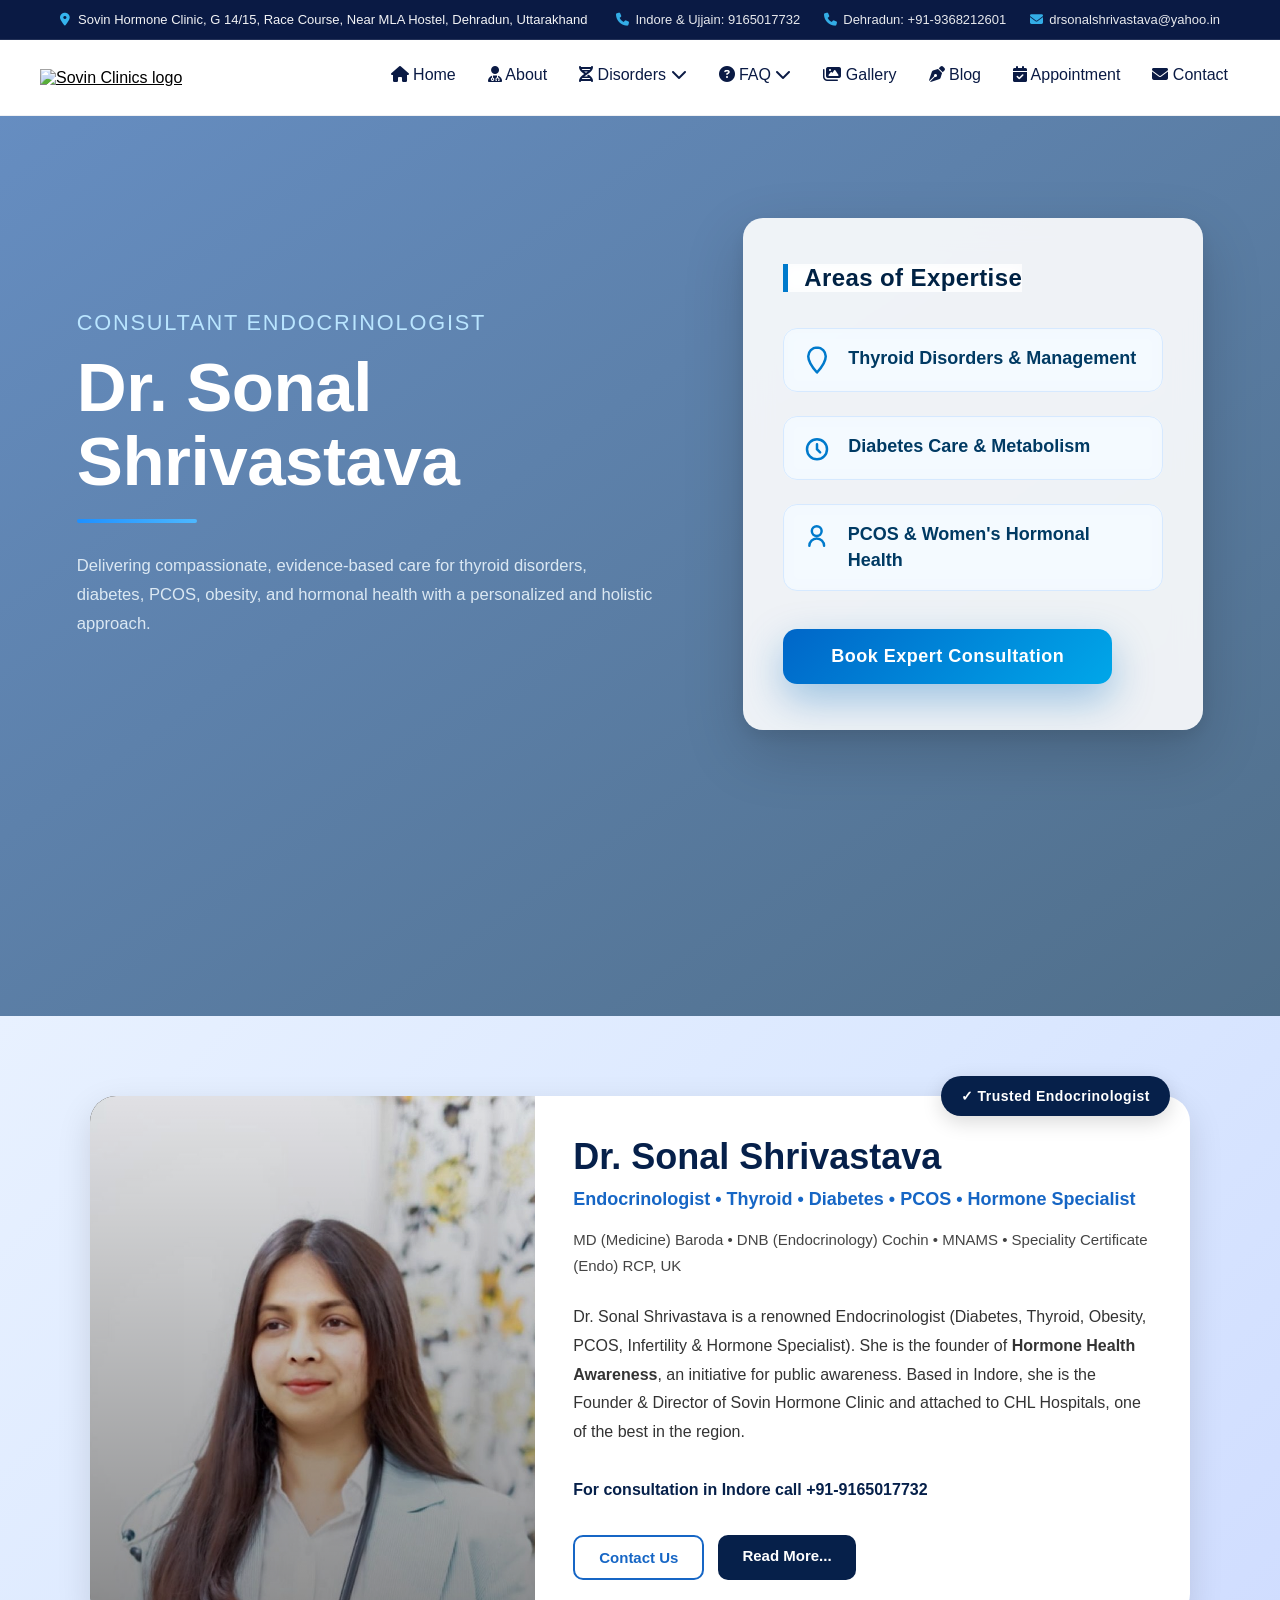
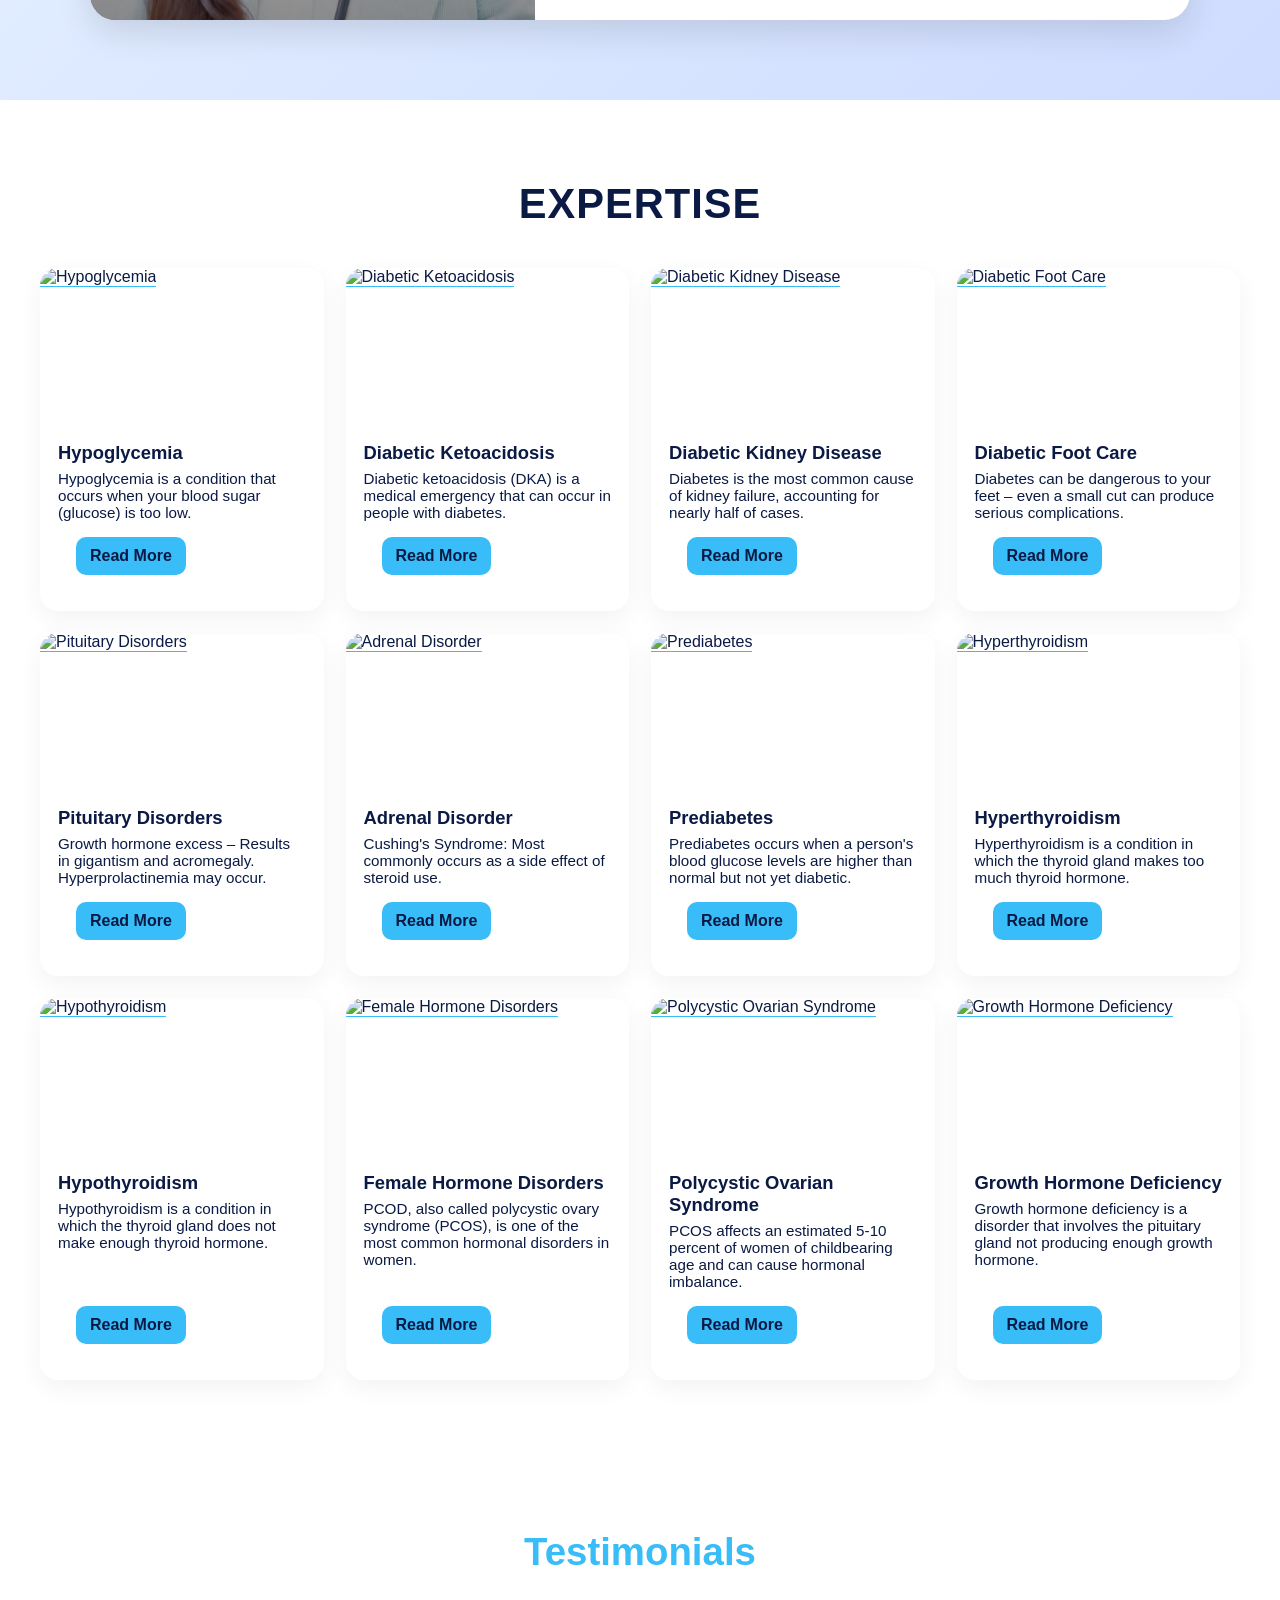
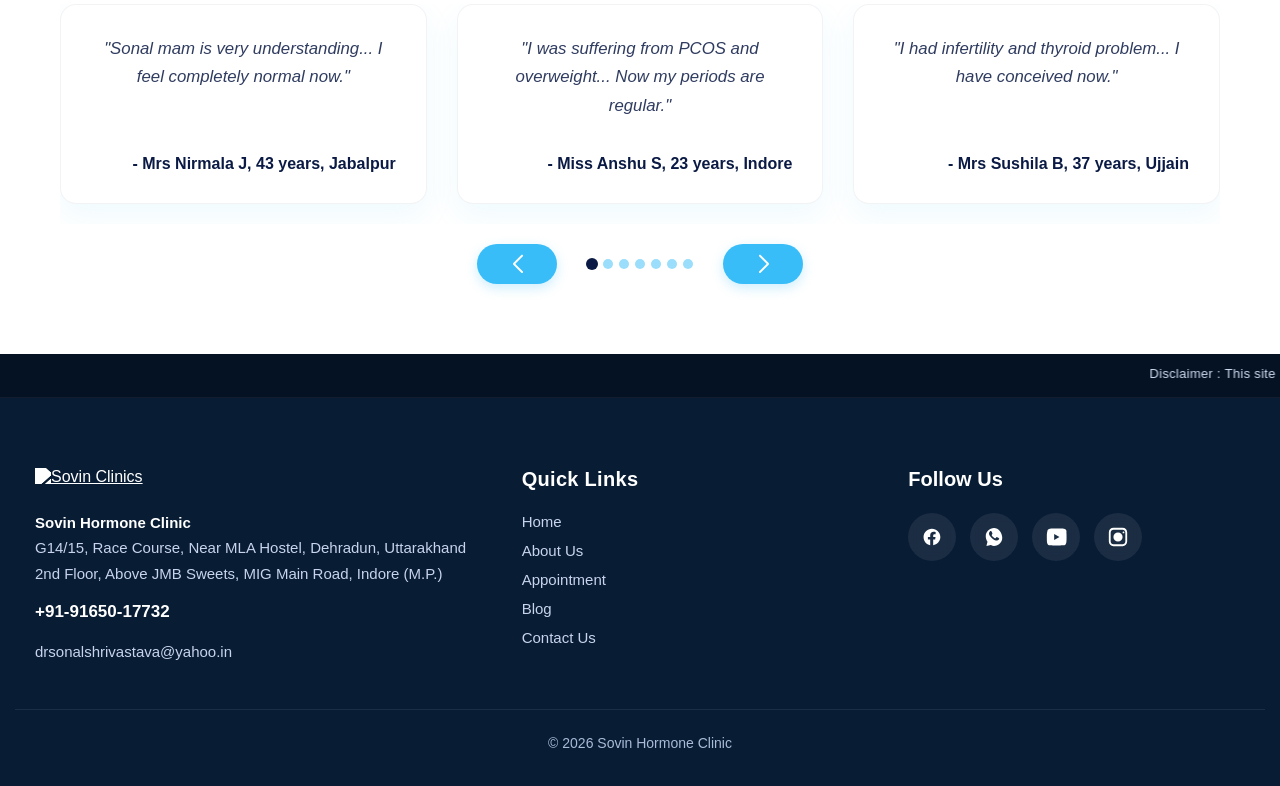
==== commit 6b44b147: "feat: Implement a new, comprehensive header with a top bar, full desktop navigation including nested" ====
--- a/index.html
+++ b/index.html
@@ -416,13 +416,13 @@
 
     .hero-section {
       margin-top: 0;
-      min-height: 120vh;
+      min-height: 90vh; /* Decreased from 120vh */
     }
 
     @media (max-width: 768px) {
       .hero-section {
         /* margin-top: 80px !important; */
-        min-height: 150vh !important;
+        min-height: 100vh !important; /* Decreased from 150vh */
       }
     }
   </style>
@@ -431,6 +431,30 @@
 <body>
 
 <header class="site-header">
+
+  <!-- TOP BAR (visible >= 1025px) -->
+  <div class="header-top desktop-only">
+    <div class="container-desktop top-container">
+      <div class="top-left">
+        <i class="fa-solid fa-location-dot"></i>
+        <span>Sovin Hormone Clinic, G 14/15, Race Course, Near MLA Hostel, Dehradun, Uttarakhand</span>
+      </div>
+      <div class="top-right">
+        <div class="contact-item">
+          <i class="fa-solid fa-phone"></i>
+          <span>Indore & Ujjain: 9165017732</span>
+        </div>
+        <div class="contact-item">
+          <i class="fa-solid fa-phone"></i>
+          <span>Dehradun: +91-9368212601</span>
+        </div>
+        <div class="contact-item">
+          <i class="fa-solid fa-envelope"></i>
+          <a href="mailto:drsonalshrivastava@yahoo.in">drsonalshrivastava@yahoo.in</a>
+        </div>
+      </div>
+    </div>
+  </div>
 
   <!-- DESKTOP SECTION (visible >= 1025px) -->
   <div class="header-desktop desktop-only">
@@ -669,7 +693,7 @@
         font-size:clamp(15px,1.3vw,20px);
         color:#E2EEF7;
         line-height:1.75;
-        font-weight:300;
+        font-weight:400;
         max-width:95%;
         opacity:0.95;
       ">
@@ -832,7 +856,7 @@
 
 
         <!-- CTA BUTTON -->
-        <a href="#appointment" style="
+        <a href="./appoiment.html" style="
     display:inline-block;
     margin-top:38px;
     background:linear-gradient(135deg,#0066C8,#00A7E9);
@@ -1038,14 +1062,116 @@
 
   <!-- TESTIMONIALS -->
   <section class="testimonials-section">
-    <div class="container">
+    <div class="container" style="max-width:1200px; margin:0 auto; position:relative; padding:0 20px;">
       <h1>Testimonials</h1>
-      <div class="carousel-wrapper">
-        <button class="carousel-btn prev" aria-label="Previous">&#10094;</button>
-        <div class="carousel-track" id="testimonialTrack"></div>
-        <button class="carousel-btn next" aria-label="Next">&#10095;</button>
-        <div class="carousel-dots" id="carouselDots"></div>
+      
+      <!-- Swiper -->
+      <div class="swiper testimonialSwiper">
+        <div class="swiper-wrapper" id="testimonialTrack">
+          <!-- Slides injected via JS -->
+        </div>
       </div>
+
+      <!-- Controls Wrapper (Flexbox) -->
+      <div class="testimonial-controls">
+        <div class="swiper-button-prev t-prev"></div>
+        <div class="swiper-pagination t-pagination"></div>
+        <div class="swiper-button-next t-next"></div>
+      </div>
+
+      <style>
+        .testimonialSwiper {
+          padding-bottom: 20px; /* Reduced padding, controls moved out */
+        }
+        .testimonial-card {
+          background: #fff;
+          border-radius: 16px;
+          padding: 30px;
+          box-shadow: 0 12px 30px rgba(56, 189, 248, 0.08);
+          border: 1px solid rgba(10, 26, 68, 0.05);
+          height: auto;
+          display: flex;
+          flex-direction: column;
+          justify-content: space-between;
+          min-height: 200px;
+        }
+        .testimonial-card p {
+          font-size: 1.05rem;
+          color: rgba(10, 26, 68, 0.85);
+          font-style: italic;
+          margin-bottom: 20px;
+        }
+        .testimonial-card h3 {
+          font-size: 1rem;
+          color: var(--navy);
+          font-weight: 700;
+          margin-top: auto;
+          text-align: right;
+        }
+
+        /* Flex Container for Controls */
+        .testimonial-controls {
+          display: flex;
+          align-items: center;
+          justify-content: center;
+          gap: 30px;
+          margin-top: 20px;
+          position: relative;
+          width: 100%;
+        }
+
+        /* Buttons Reset & Style */
+        .t-prev, .t-next {
+          position: static !important; /* Remove absolute positioning */
+          width: 80px !important;
+          height: 40px !important;
+          background: var(--sky);
+          border-radius: 50px;
+          color: #fff !important;
+          margin: 0 !important;
+          display: flex;
+          align-items: center;
+          justify-content: center;
+          transition: 0.3s;
+          box-shadow: 0 4px 12px rgba(56, 189, 248, 0.25);
+        }
+        
+        .t-prev:after, .t-next:after {
+          font-size: 18px !important;
+          font-weight: 700;
+        }
+
+        .t-prev:hover, .t-next:hover {
+          background: var(--navy);
+          transform: translateY(-2px);
+          box-shadow: 0 6px 16px rgba(10, 26, 68, 0.2);
+        }
+
+        /* Pagination Style */
+        .t-pagination {
+          position: static !important; /* Remove absolute positioning */
+          width: auto !important;
+          display: flex;
+          align-items: center;
+          gap: 6px;
+        }
+
+        .swiper-pagination-bullet {
+          width: 10px;
+          height: 10px;
+          background: var(--sky);
+          opacity: 0.5;
+          margin: 0 !important;
+          transition: all 0.3s;
+        }
+
+        .swiper-pagination-bullet-active {
+          background: var(--navy) !important;
+          opacity: 1;
+          transform: scale(1.2);
+        }
+      </style>
+      </style>
     </div>
   </section>
 
@@ -1055,155 +1181,152 @@
    <footer style="
     background:#081c34;
     color:#dbe7ff;
-    padding:70px 20px 35px;
+    padding:0 0 35px;
     font-family:Inter,system-ui,-apple-system,Segoe UI,Roboto;
   ">
+    <!-- Disclaimer Marquee -->
+    <div style="background:#051224; border-bottom:1px solid rgba(255,255,255,0.05); padding:12px 0;">
+      <marquee style="font-size:13px; color:#cfdbf0; letter-spacing:0.3px;" onmouseover="this.stop()" onmouseout="this.start()">
+        Disclaimer : This site is not designed to and does not provide medical advice, professional diagnosis, opinion, treatment or services to you or to any other individual. This site provides general information for educational purposes only. The information provided in this site, or through linkages to other sites, is not a substitute for medical or professional care, and you should not use the information in place of a visit, consultation or the advice of your physician or other healthcare providers. The author is not liable or responsible for any advice, course of treatment, diagnosis or any other information, services or product you obtain through this site.
+      </marquee>
+    </div>
+
     <div style="
       max-width:1250px;
       margin:0 auto;
+      padding:70px 20px 0;
       display:flex;
       flex-wrap:wrap;
       gap:50px;
       justify-content:space-between;
     ">
-      <!-- CONTACT -->
-      <div style="flex:1 1 330px;min-width:260px;">
+      <!-- LEFT: Logo & Address -->
+      <div style="flex:1 1 300px;min-width:280px;">
+        <!-- Logo -->
+        <a href="./index.html" style="display:inline-block; margin-bottom: 24px;">
+           <img src="https://www.drsonalshrivastava.com/img/logo.png" alt="Sovin Clinics" style="height:60px; filter:brightness(0) invert(1);" /> 
+           <!-- Using brightness(0) invert(1) to make the logo white if it's dark, adjusting for footer contrast -->
+        </a>
+
+        <!-- Address / Contact Info -->
+        <div style="font-size:15px;line-height:1.7;color:#c7d4ec;">
+          <p style="margin:0 0 12px;">
+            <strong style="color:#fff;">Sovin Hormone Clinic</strong><br />
+            G14/15, Race Course, Near MLA Hostel, Dehradun, Uttarakhand<br>
+            2nd Floor, Above JMB Sweets, MIG Main Road, Indore (M.P.)
+          </p>
+          <p style="margin:0 0 12px; font-weight:600; font-size:17px; color:#fff;">
+            +91-91650-17732
+          </p>
+          <p style="margin:0;">
+            <a href="mailto:drsonalshrivastava@yahoo.in" style="color:#c7d4ec;text-decoration:none;">drsonalshrivastava@yahoo.in</a>
+          </p>
+        </div>
+      </div>
+
+      <!-- MIDDLE: Quick Links -->
+      <div style="flex:1 1 200px;min-width:180px;">
         <h3 style="
           margin:0 0 22px;
-          font-size:22px;
+          font-size:20px;
           font-weight:600;
           color:#fff;
           letter-spacing:0.3px;
         ">
-          Quick Contact
+          Quick Links
         </h3>
 
-        <p style="margin:0 0 12px;font-size:18px;color:#fff;font-weight:600;">
-          +91-91650-17732
-        </p>
-
-        <div style="font-size:15px;line-height:1.7;color:#c7d4ec;">
-          <p style="margin:0 0 12px;">
-            <strong style="color:#fff;">Sovin Hormone Clinic — Dehradun</strong><br />
-            G14/15, Race Course, Near MLA Hostel, Uttarakhand
-          </p>
-
-          <p style="margin:0 0 12px;">
-            <strong style="color:#fff;">Sovin Hormone Clinic — Indore</strong><br />
-            2nd Floor, Above JMB Sweets, MIG Main Road, Indore 452011 (M.P.)
-          </p>
-
-          <p style="margin:0;">
-            <strong style="color:#fff;">Avanti Hospital — Ujjain</strong>
-          </p>
-        </div>
+        <ul style="list-style:none;margin:0;padding:0;font-size:15px;">
+          <li style="margin:0 0 12px;">
+            <a href="./index.html" style="color:#c7d4ec;text-decoration:none;transition:0.2s;" onmouseover="this.style.color='#fff'" onmouseout="this.style.color='#c7d4ec'">Home</a>
+          </li>
+          <li style="margin:0 0 12px;">
+            <a href="./aboutus.html" style="color:#c7d4ec;text-decoration:none;transition:0.2s;" onmouseover="this.style.color='#fff'" onmouseout="this.style.color='#c7d4ec'">About Us</a>
+          </li>
+          <li style="margin:0 0 12px;">
+            <a href="./appoiment.html" style="color:#c7d4ec;text-decoration:none;transition:0.2s;" onmouseover="this.style.color='#fff'" onmouseout="this.style.color='#c7d4ec'">Appointment</a>
+          </li>
+          <li style="margin:0 0 12px;">
+            <a href="./blog.html" style="color:#c7d4ec;text-decoration:none;transition:0.2s;" onmouseover="this.style.color='#fff'" onmouseout="this.style.color='#c7d4ec'">Blog</a>
+          </li>
+          <li>
+            <a href="./contact.html" style="color:#c7d4ec;text-decoration:none;transition:0.2s;" onmouseover="this.style.color='#fff'" onmouseout="this.style.color='#c7d4ec'">Contact Us</a>
+          </li>
+        </ul>
       </div>
 
-      <!-- SOCIAL ICONS -->
+      <!-- RIGHT: Social Icons -->
       <div style="flex:1 1 200px;min-width:200px;">
         <h3 style="
           margin:0 0 22px;
-          font-size:22px;
+          font-size:20px;
           font-weight:600;
           color:#fff;
         ">
           Follow Us
         </h3>
 
-        <div style="display:flex;gap:14px;">
+        <div style="display:flex;gap:14px; flex-wrap:wrap;">
           <!-- FB -->
           <a href="#" style="
             width:48px;height:48px;
-            border-radius:12px;
-            background:rgba(255,255,255,0.06);
+            border-radius:50%;
+            background:rgba(255,255,255,0.08);
             display:flex;align-items:center;justify-content:center;
             backdrop-filter:blur(7px);
             transition:0.3s;
-          ">
+          " onmouseover="this.style.background='#1877F2'" onmouseout="this.style.background='rgba(255,255,255,0.08)'">
             <svg width="20" height="20" viewBox="0 0 24 24" fill="#ffffff">
-              <path
-                d="M22 12.07C22 6.48 17.52 2 11.93 2C6.35 2 1.87 6.48 1.87 12.07C1.87 17 5.26 21.06 9.84 22V14.9H7.08V12.07H9.84V9.92C9.84 7.2 11.41 5.74 13.9 5.74C15.09 5.74 16.34 5.95 16.34 5.95V8.63H15.06C13.8 8.63 13.42 9.4 13.42 10.19V12.07H16.22L15.78 14.9H13.42V22C18 21.06 22 17 22 12.07Z" />
+              <path d="M22 12.07C22 6.48 17.52 2 11.93 2C6.35 2 1.87 6.48 1.87 12.07C1.87 17 5.26 21.06 9.84 22V14.9H7.08V12.07H9.84V9.92C9.84 7.2 11.41 5.74 13.9 5.74C15.09 5.74 16.34 5.95 16.34 5.95V8.63H15.06C13.8 8.63 13.42 9.4 13.42 10.19V12.07H16.22L15.78 14.9H13.42V22C18 21.06 22 17 22 12.07Z" />
             </svg>
           </a>
 
           <!-- WHATSAPP -->
           <a href="#" style="
             width:48px;height:48px;
-            border-radius:12px;
-            background:rgba(255,255,255,0.06);
+            border-radius:50%;
+            background:rgba(255,255,255,0.08);
             display:flex;align-items:center;justify-content:center;
             backdrop-filter:blur(7px);
             transition:0.3s;
-          ">
+          " onmouseover="this.style.background='#25D366'" onmouseout="this.style.background='rgba(255,255,255,0.08)'">
             <svg width="22" height="22" viewBox="0 0 32 32" fill="#ffffff">
-              <path
-                d="M16 3C9.37 3 4 8.37 4 15c0 2.89.94 5.56 2.52 7.73L5 29l6.45-1.48C13.21 28.49 14.56 29 16 29c6.63 0 12-5.37 12-12S22.63 3 16 3zm7.19 16.39c-.3.85-1.76 1.62-2.41 1.72-.62.1-1.42.14-2.3-.14-.53-.17-1.21-.4-2.07-.78-3.64-1.58-6-5.26-6.18-5.51-.18-.25-1.48-1.97-1.48-3.75 0-1.79.94-2.67 1.28-3.03.34-.36.74-.45.98-.45.24 0 .49 0 .7.01.22.01.53-.09.83.63.3.72 1.01 2.51 1.1 2.69.09.18.15.4.03.65-.12.25-.18.4-.36.62-.18.22-.38.48-.54.64-.18.18-.37.38-.16.74.21.36.94 1.57 2.02 2.54 1.39 1.25 2.58 1.65 2.94 1.83.36.18.57.15.78-.09.21-.25.9-1.05 1.15-1.41.25-.36.48-.3.81-.18.33.12 2.1.99 2.46 1.17.36.18.6.27.69.42.09.15.09.88-.21 1.73z" />
+              <path d="M16 3C9.37 3 4 8.37 4 15c0 2.89.94 5.56 2.52 7.73L5 29l6.45-1.48C13.21 28.49 14.56 29 16 29c6.63 0 12-5.37 12-12S22.63 3 16 3zm7.19 16.39c-.3.85-1.76 1.62-2.41 1.72-.62.1-1.42.14-2.3-.14-.53-.17-1.21-.4-2.07-.78-3.64-1.58-6-5.26-6.18-5.51-.18-.25-1.48-1.97-1.48-3.75 0-1.79.94-2.67 1.28-3.03.34-.36.74-.45.98-.45.24 0 .49 0 .7.01.22.01.53-.09.83.63.3.72 1.01 2.51 1.1 2.69.09.18.15.4.03.65-.12.25-.18.4-.36.62-.18.22-.38.48-.54.64-.18.18-.37.38-.16.74.21.36.94 1.57 2.02 2.54 1.39 1.25 2.58 1.65 2.94 1.83.36.18.57.15.78-.09.21-.25.9-1.05 1.15-1.41.25-.36.48-.3.81-.18.33.12 2.1.99 2.46 1.17.36.18.6.27.69.42.09.15.09.88-.21 1.73z" />
             </svg>
           </a>
 
           <!-- YOUTUBE -->
           <a href="#" style="
             width:48px;height:48px;
-            border-radius:12px;
-            background:rgba(255,255,255,0.06);
+            border-radius:50%;
+            background:rgba(255,255,255,0.08);
             display:flex;align-items:center;justify-content:center;
             backdrop-filter:blur(7px);
             transition:0.3s;
-          ">
+          " onmouseover="this.style.background='#FF0000'" onmouseout="this.style.background='rgba(255,255,255,0.08)'">
             <svg width="22" height="22" viewBox="0 0 24 24" fill="#ffffff">
-              <path
-                d="M23.5 6.2s-.2-1.6-.9-2.3c-.8-.8-1.7-.9-2.1-.9-3-.2-7.5-.2-7.5-.2s-4.5 0-7.5.2c-.4 0-1.3.1-2.1.9-.7.7-.9 2.3-.9 2.3S2 8.1 2 10v4c0 1.9.2 3.8.2 3.8s.2 1.6.9 2.3c.8.8 1.8.8 2.3.9 1.7.2 7.4.2 7.4.2s4.5 0 7.5-.2c.4-.1 1.3-.1 2.1-.9.7-.7.9-2.3.9-2.3s.2-1.9.2-3.8v-4c0-1.9-.2-3.8-.2-3.8zM10 15.3V8.7l5.8 3.3-5.8 3.3z" />
+              <path d="M23.5 6.2s-.2-1.6-.9-2.3c-.8-.8-1.7-.9-2.1-.9-3-.2-7.5-.2-7.5-.2s-4.5 0-7.5.2c-.4 0-1.3.1-2.1.9-.7.7-.9 2.3-.9 2.3S2 8.1 2 10v4c0 1.9.2 3.8.2 3.8s.2 1.6.9 2.3c.8.8 1.8.8 2.3.9 1.7.2 7.4.2 7.4.2s4.5 0 7.5-.2c.4-.1 1.3-.1 2.1-.9.7-.7.9-2.3.9-2.3s.2-1.9.2-3.8v-4c0-1.9-.2-3.8-.2-3.8zM10 15.3V8.7l5.8 3.3-5.8 3.3z" />
             </svg>
           </a>
 
           <!-- INSTAGRAM -->
           <a href="#" style="
             width:48px;height:48px;
-            border-radius:12px;
-            background:rgba(255,255,255,0.06);
+            border-radius:50%;
+            background:rgba(255,255,255,0.08);
             display:flex;align-items:center;justify-content:center;
             backdrop-filter:blur(7px);
             transition:0.3s;
-          ">
+          " onmouseover="this.style.background='#E1306C'" onmouseout="this.style.background='rgba(255,255,255,0.08)'">
             <svg width="22" height="22" viewBox="0 0 24 24" fill="#ffffff">
-              <path
-                d="M7 2C4.2 2 2 4.2 2 7v10c0 2.8 2.2 5 5 5h10c2.8 0 5-2.2 5-5V7c0-2.8-2.2-5-5-5H7zm10 2c1.7 0 3 1.3 3 3v10c0 1.7-1.3 3-3 3H7c-1.7 0-3-1.3-3-3V7c0-1.7 1.3-3 3-3h10zm-5 3a5 5 0 100 10 5 5 0 000-10zm6-1a1 1 0 110 2 1 1 0 010-2z" />
+              <path d="M7 2C4.2 2 2 4.2 2 7v10c0 2.8 2.2 5 5 5h10c2.8 0 5-2.2 5-5V7c0-2.8-2.2-5-5-5H7zm10 2c1.7 0 3 1.3 3 3v10c0 1.7-1.3 3-3 3H7c-1.7 0-3-1.3-3-3V7c0-1.7 1.3-3 3-3h10zm-5 3a5 5 0 100 10 5 5 0 000-10zm6-1a1 1 0 110 2 1 1 0 010-2z" />
             </svg>
           </a>
         </div>
       </div>
-
-      <!-- LINKS -->
-      <div style="flex:1 1 200px;min-width:200px;">
-        <h3 style="
-          margin:0 0 22px;
-          font-size:22px;
-          font-weight:600;
-          color:#fff;
-        ">
-          Quick Links
-        </h3>
-
-        <ul style="list-style:none;margin:0;padding:0;font-size:15px;">
-          <li style="margin:0 0 12px;">
-            <a href="./index.html" style="color:#c7d4ec;text-decoration:none;">Home</a>
-          </li>
-          <li style="margin:0 0 12px;">
-            <a href="./aboutus.html" style="color:#c7d4ec;text-decoration:none;">About Us</a>
-          </li>
-          <li style="margin:0 0 12px;">
-            <a href="./appoiment.html" style="color:#c7d4ec;text-decoration:none;">Appointment</a>
-          </li>
-          <li style="margin:0 0 12px;">
-            <a href="https://drsonalshrivastavaindore.blogspot.com/" style="color:#c7d4ec;text-decoration:none;">Blog</a>
-          </li>
-          <li>
-            <a href="./contact.html" style="color:#c7d4ec;text-decoration:none;">Contact Us</a>
-          </li>
-        </ul>
-      </div>
     </div>
 
+    <!-- Copyright (Preserving consistency) -->
     <div id="copyright" style="
       max-width:1250px;
       margin:45px auto 0;
@@ -1213,7 +1336,7 @@
       font-size:14px;
       color:#aabbd9;
     ">
-      
+      © 2025 Sovin Hormone Clinic. All Rights Reserved.
     </div>
   </footer>
 
@@ -1252,54 +1375,20 @@
     ];
 
     const track = document.getElementById("testimonialTrack");
-    const dotsContainer = document.getElementById("carouselDots");
-
-    testimonials.forEach((t, i) => {
-      const card = document.createElement("div");
-      card.className = "testimonial-card";
-      card.innerHTML = `<p>"${t.text}"</p><h3>- ${t.author}</h3>`;
-      track.appendChild(card);
-
-      const dot = document.createElement("span");
-      if (i === 0) dot.classList.add("active");
-      dot.addEventListener("click", () => moveToSlide(i));
-      dotsContainer.appendChild(dot);
+    // Clear track
+    if(track) track.innerHTML = '';
+
+    testimonials.forEach((t) => {
+      const slide = document.createElement("div");
+      slide.className = "swiper-slide";
+      slide.innerHTML = `
+        <div class="testimonial-card">
+          <p>"${t.text}"</p>
+          <h3>- ${t.author}</h3>
+        </div>
+      `;
+      track.appendChild(slide);
     });
-
-    let currentIndex = 0;
-
-    function updateDots() {
-      document.querySelectorAll(".carousel-dots span").forEach((dot, i) => {
-        dot.classList.toggle("active", i === currentIndex);
-      });
-    }
-
-    function moveToSlide(index) {
-      const cardEl = track.querySelector(".testimonial-card");
-      if (!cardEl) return;
-      const cardWidth = cardEl.offsetWidth + 20; // card + gap
-      track.style.transform = `translateX(-${cardWidth * index}px)`;
-      currentIndex = index;
-      updateDots();
-    }
-
-    document.querySelector(".next").addEventListener("click", () => {
-      if (currentIndex < testimonials.length - 1) currentIndex++;
-      else currentIndex = 0;
-      moveToSlide(currentIndex);
-    });
-
-    document.querySelector(".prev").addEventListener("click", () => {
-      if (currentIndex > 0) currentIndex--;
-      else currentIndex = testimonials.length - 1;
-      moveToSlide(currentIndex);
-    });
-
-    // Auto Slide
-    setInterval(() => {
-      currentIndex = (currentIndex + 1) % testimonials.length;
-      moveToSlide(currentIndex);
-    }, 5000);
   </script>
 
   <!-- Swiper JS (once) -->
@@ -1310,33 +1399,57 @@
     // ----------------------------------------------------------------
     // 1. SWIPER INITIALIZATION
     // ----------------------------------------------------------------
-    const swiper = new Swiper(".mySwiper", {
+    // ----------------------------------------------------------------
+    // 1. ORIGINAL SWIPER (if any)
+    // ----------------------------------------------------------------
+    try {
+      const swiper = new Swiper(".mySwiper", {
+        loop: true,
+        speed: 1400,
+        effect: "fade",
+        autoplay: {
+          delay: 5000,
+          disableOnInteraction: false,
+        },
+        pagination: {
+          el: ".swiper-pagination",
+          clickable: true,
+        },
+        navigation: {
+          nextEl: ".swiper-button-next",
+          prevEl: ".swiper-button-prev",
+        },
+        fadeEffect: { crossFade: true },
+      });
+    } catch(e) {}
+
+    // ----------------------------------------------------------------
+    // 2. TESTIMONIAL SWIPER
+    // ----------------------------------------------------------------
+    const tSwiper = new Swiper(".testimonialSwiper", {
+      slidesPerView: 1,
+      spaceBetween: 30,
       loop: true,
-      speed: 1400,
-      effect: "fade",
       autoplay: {
         delay: 5000,
         disableOnInteraction: false,
       },
       pagination: {
-        el: ".swiper-pagination",
+        el: ".t-pagination", // Updated selector
         clickable: true,
       },
       navigation: {
-        nextEl: ".swiper-button-next",
-        prevEl: ".swiper-button-prev",
-      },
-      fadeEffect: { crossFade: true },
-      on: {
-        slideChangeTransitionStart: function () {
-          const slides = document.querySelectorAll(".swiper-slide img");
-          slides.forEach((slide) => (slide.style.transform = "scale(1)"));
+        nextEl: ".t-next",
+        prevEl: ".t-prev",
+      },
+      breakpoints: {
+        768: {
+          slidesPerView: 2,
         },
-        slideChangeTransitionEnd: function () {
-          const activeImg = document.querySelector(".swiper-slide-active img");
-          if (activeImg) activeImg.style.transform = "scale(1.08)";
+        1024: {
+          slidesPerView: 3,
         },
-      },
+      }
     });
 
     const firstActive = document.querySelector(".swiper-slide-active img");
--- a/header.css
+++ b/header.css
@@ -22,8 +22,65 @@
 /* ---------------- DESKTOP (>=1025px) ---------------- */
 @media (min-width:1025px){
   .desktop-only{display:block}
+  
+  /* Top Bar */
+  .header-top {
+    position: fixed;
+    top: 0;
+    left: 0;
+    right: 0;
+    height: 40px;
+    background: var(--navy);
+    color: var(--white);
+    z-index: 1201; 
+    display: flex;
+    align-items: center;
+    font-size: 13px;
+    border-bottom: 1px solid rgba(255,255,255,0.1);
+  }
+  .header-top .top-container {
+    width: 100%;
+    max-width: 1200px;
+    margin: 0 auto;
+    display: flex;
+    justify-content: space-between;
+    align-items: center;
+    padding: 0 20px;
+  }
+  .header-top .top-left {
+    display: flex;
+    align-items: center;
+    gap: 8px;
+    font-weight: 500;
+    opacity: 0.95;
+  }
+  .header-top .top-right {
+    display: flex;
+    align-items: center;
+    gap: 24px;
+  }
+  .header-top .contact-item {
+    display: flex;
+    align-items: center;
+    gap: 6px;
+    opacity: 0.9;
+  }
+  .header-top .contact-item a {
+    color: var(--white);
+    text-decoration: none;
+    transition: color 0.2s;
+  }
+  .header-top .contact-item a:hover {
+    color: var(--sky);
+  }
+  .header-top i { color: var(--sky); }
+
+  /* Adjust spacer for top bar + nav bar */
+  .header-spacer { height: 116px; }
+
+
   .header-desktop{
-    position:fixed;top:0;left:0;right:0;height:76px;
+    position:fixed;top:40px;left:0;right:0;height:76px;
     background:var(--white);border-bottom:1px solid var(--gray-light);
     z-index:1200;display:flex;align-items:center;padding:0 20px;
   }
@@ -31,9 +88,9 @@
 
   .logo img{height:54px;object-fit:contain}
 
-  .menu-desktop{display:flex;gap:18px;list-style:none;align-items:center}
+  .menu-desktop{display:flex;gap:8px;list-style:none;align-items:center}
   .menu-desktop li{position:relative ; list-style:none !important;}
-  .menu-desktop a{display:inline-block;position: relative; gap:8px;align-items:center;padding:8px 12px;border-radius:10px;text-decoration:none;font-weight:600;color:var(--navy);transition:all .18s}
+  .menu-desktop a{display:inline-block;position: relative; gap:8px;align-items:center;padding:8px 12px;border-radius:10px;text-decoration:none;font-weight:500;color:var(--navy);transition:all .18s}
   .menu-desktop a::after {
   content: "";
   width: 0;
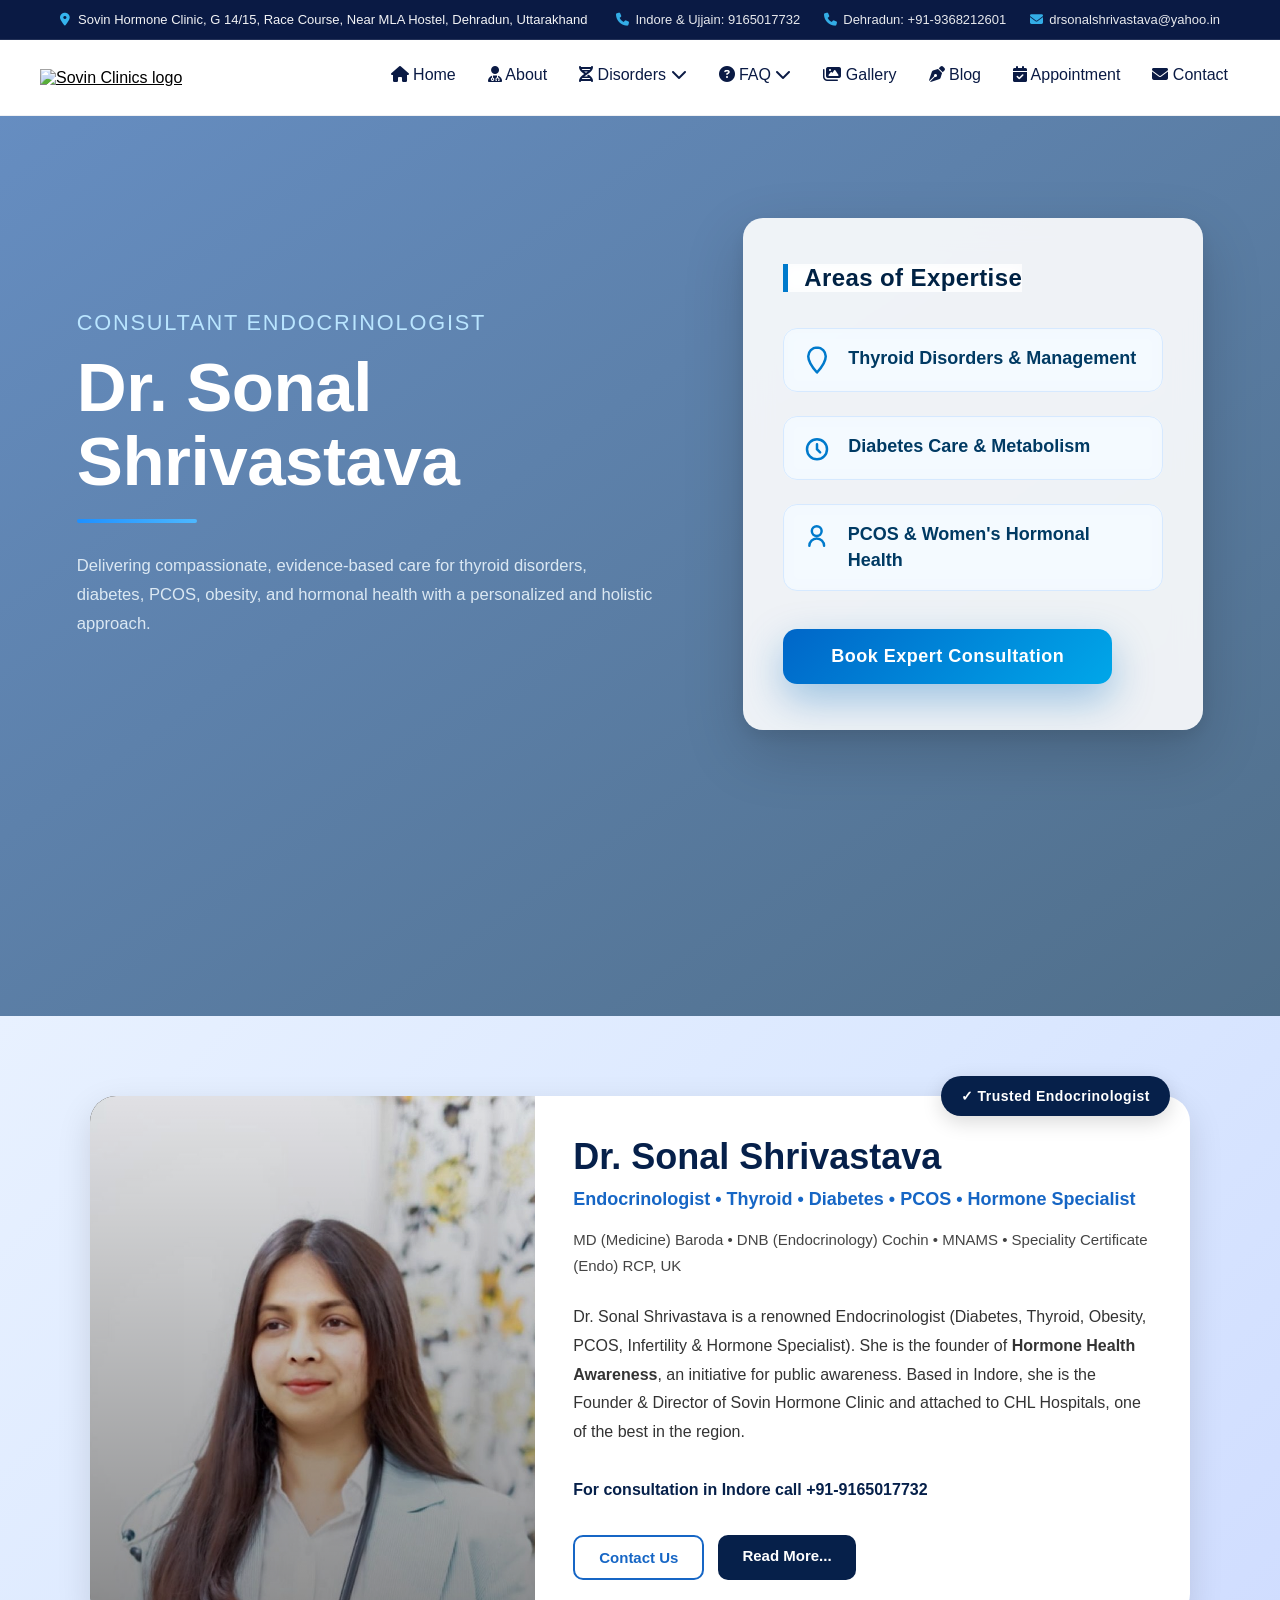
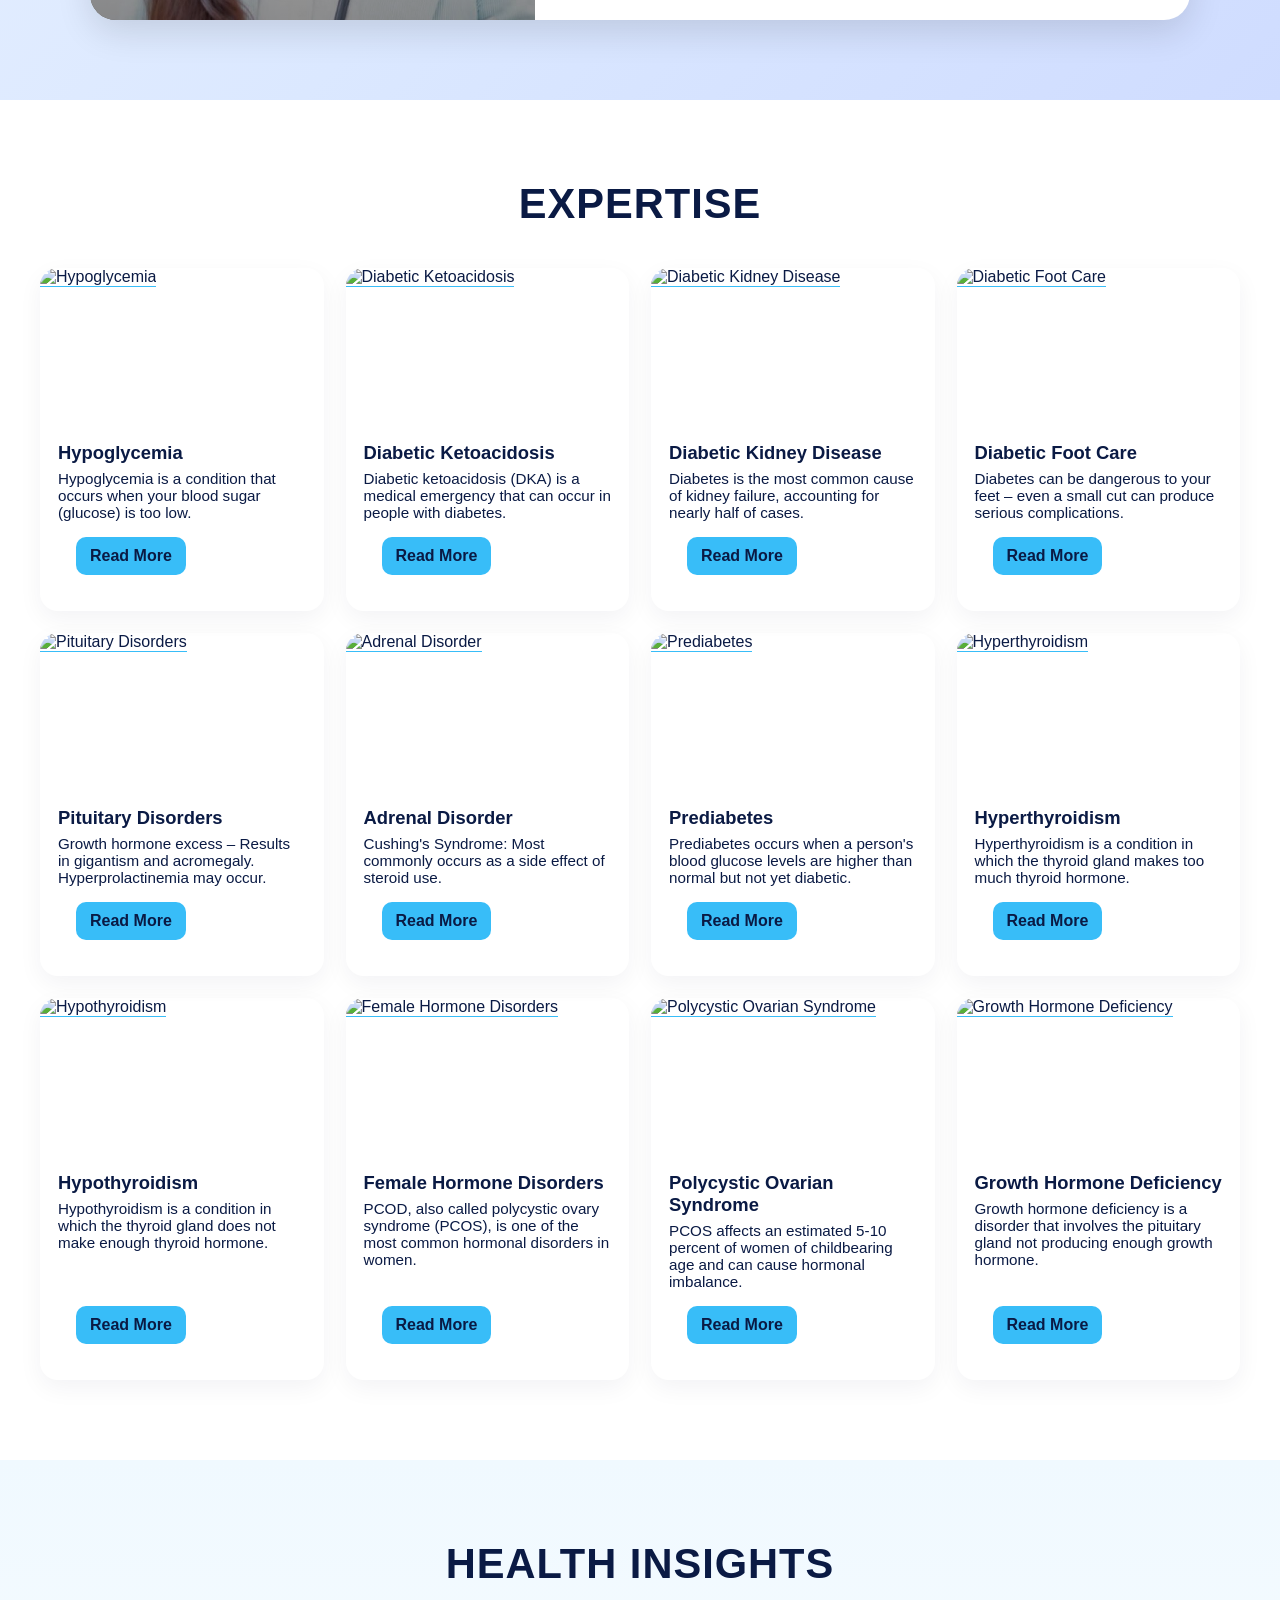
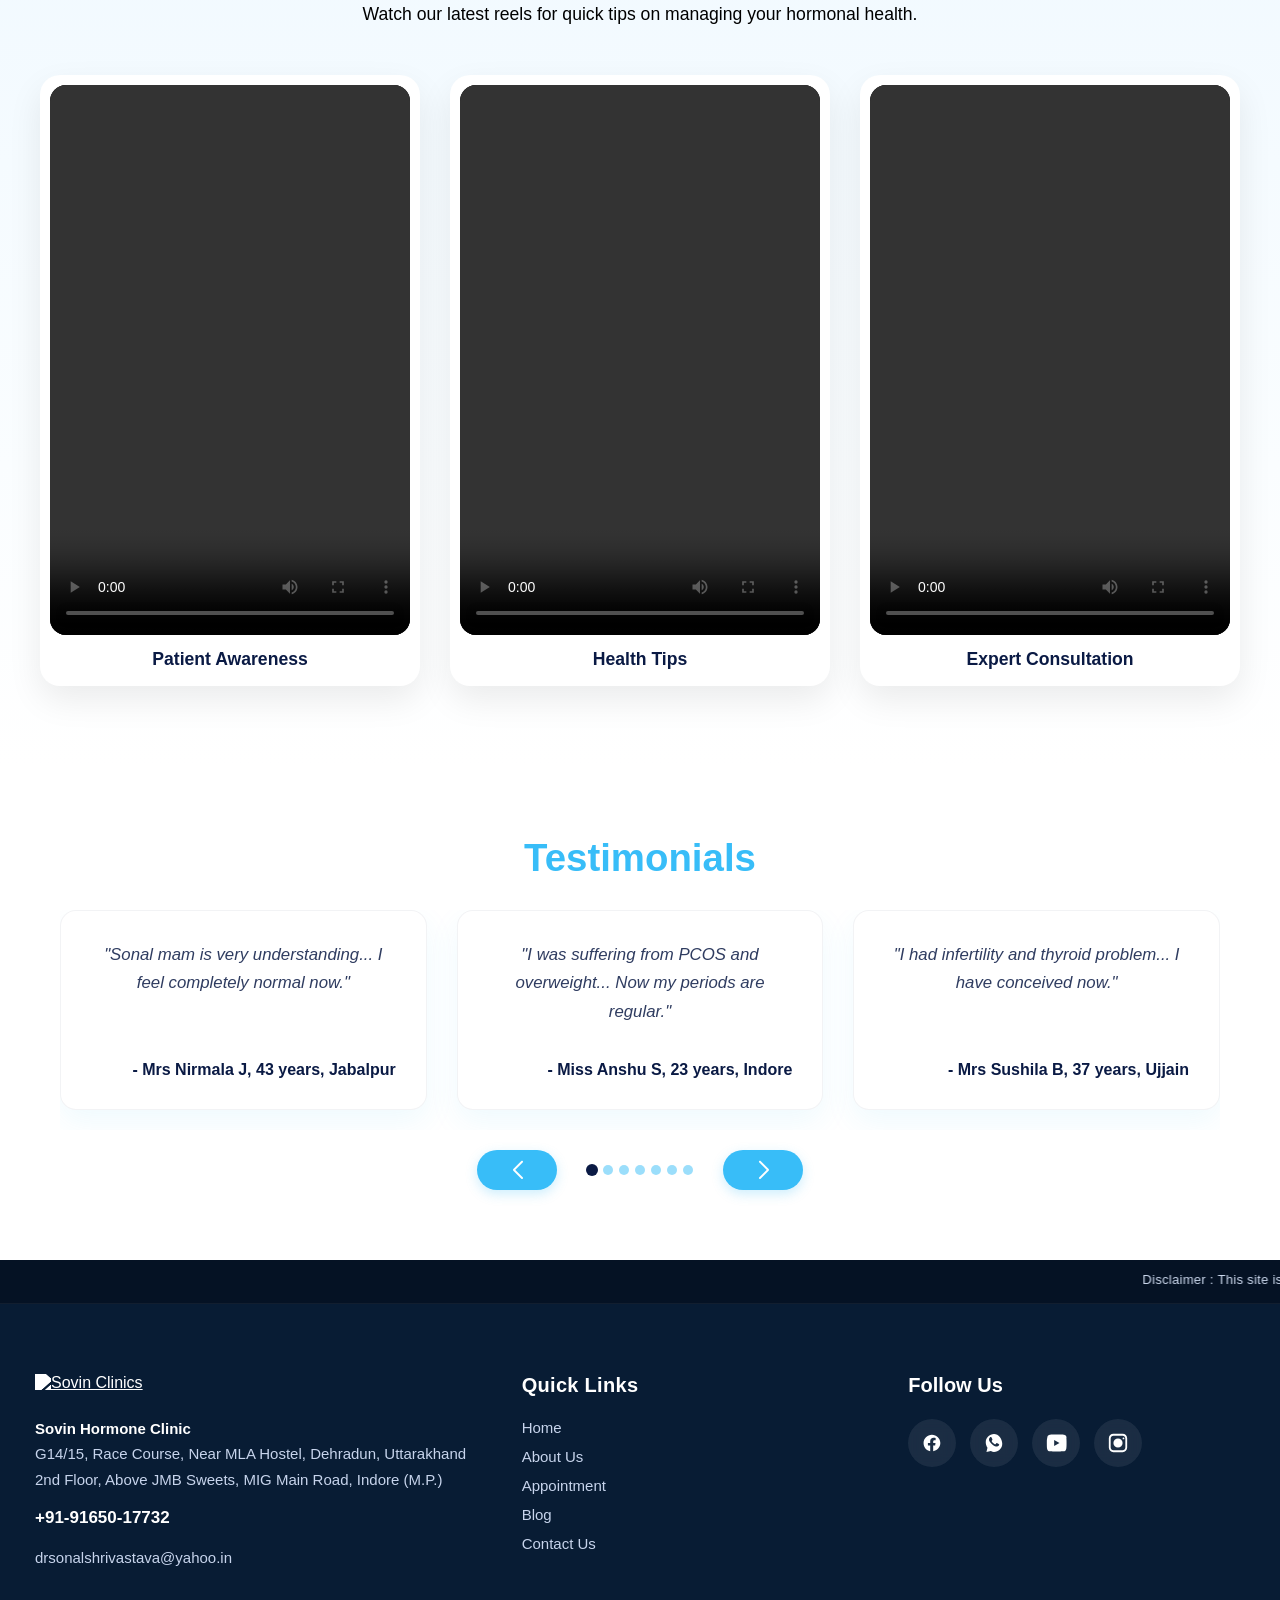
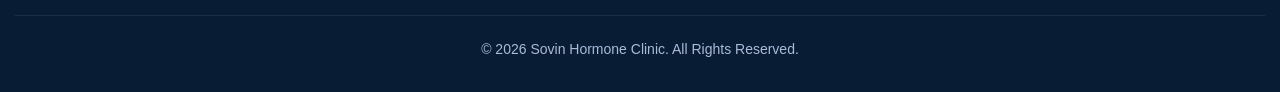
==== commit 01246147: "feat: Add 'Health Insights' video section to homepage, update blog navigation to internal links, and" ====
--- a/index.html
+++ b/index.html
@@ -421,8 +421,8 @@
 
     @media (max-width: 768px) {
       .hero-section {
-        /* margin-top: 80px !important; */
-        min-height: 100vh !important; /* Decreased from 150vh */
+        height: auto !important;
+        min-height: 100vh !important;
       }
     }
   </style>
@@ -606,7 +606,7 @@
         </li>
 
         <li><a href="./Gallary.html"><i class="fa-solid fa-images"></i> Gallery</a></li>
-        <li><a href="https://drsonalshrivastavaindore.blogspot.com/" target="_blank"><i class="fa-solid fa-pen-nib"></i> Blog</a></li>
+        <li><a href="./blog.html"><i class="fa-solid fa-pen-nib"></i> Blog</a></li>
         <li><a href="./appoiment.html"><i class="fa-solid fa-calendar-check"></i> Appointment</a></li>
         <li><a href="./contact.html"><i class="fa-solid fa-envelope"></i> Contact</a></li>
       </ul>
@@ -625,7 +625,6 @@
     position:relative;
     font-family:'Inter','Helvetica Neue',Arial,sans-serif;
     background:url('https://images.pexels.com/photos/305565/pexels-photo-305565.jpeg') center/cover no-repeat;
-    overflow:auto;
   ">
 
     <!-- Soft Dark Overlay -->
@@ -1059,8 +1058,144 @@
   </section>
 
 
-
-  <!-- TESTIMONIALS -->
+  <!-- HEALTH INSIGHTS (VIDEOS) -->
+  <section class="video-section" style="
+    padding: 80px 20px;
+    background: linear-gradient(180deg, #f0f9ff 0%, #ffffff 100%);
+    position: relative;
+  ">
+    <div class="container" style="max-width: 1200px; margin: 0 auto;">
+      
+      <div style="text-align: center; margin-bottom: 50px;">
+        <h1 style="
+          font-size: 2.6rem; 
+          color: var(--navy); 
+          margin-bottom: 16px; 
+          text-transform: uppercase; 
+          letter-spacing: 1px;
+        ">
+          Health Insights
+        </h1>
+        <p style="
+          font-size: 1.1rem; 
+          color: var(--muted); 
+          max-width: 600px; 
+          margin: 0 auto;
+        ">
+          Watch our latest reels for quick tips on managing your hormonal health.
+        </p>
+      </div>
+
+      <div class="video-grid" style="
+        display: grid;
+        grid-template-columns: repeat(auto-fit, minmax(300px, 1fr));
+        gap: 30px;
+        justify-content: center;
+      ">
+        
+        <!-- Video Card 1 -->
+        <div class="video-card" style="
+          background: #fff;
+          padding: 10px;
+          border-radius: 20px;
+          box-shadow: 0 14px 34px rgba(0,0,0,0.08);
+          transition: transform 0.3s ease;
+        " onmouseover="this.style.transform='translateY(-6px)'" onmouseout="this.style.transform='translateY(0)'">
+          <div style="
+            width: 100%;
+            height: 550px;
+            background: #000;
+            border-radius: 16px;
+            overflow: hidden;
+            position: relative;
+          ">
+            <video controls style="
+              width: 100%;
+              height: 100%;
+              object-fit: cover;
+            " loading="lazy">
+              <source src="./videos/Video.mp4" type="video/mp4">
+              <!-- Fallback -->
+              Your browser does not support the video tag.
+            </video>
+          </div>
+          <h3 style="
+            text-align: center;
+            font-size: 1.1rem;
+            margin: 14px 0 6px;
+            color: var(--navy);
+          ">Patient Awareness</h3>
+        </div>
+
+        <!-- Video Card 2 -->
+        <div class="video-card" style="
+          background: #fff;
+          padding: 10px;
+          border-radius: 20px;
+          box-shadow: 0 14px 34px rgba(0,0,0,0.08);
+          transition: transform 0.3s ease;
+        " onmouseover="this.style.transform='translateY(-6px)'" onmouseout="this.style.transform='translateY(0)'">
+          <div style="
+            width: 100%;
+            height: 550px;
+            background: #000;
+            border-radius: 16px;
+            overflow: hidden;
+            position: relative;
+          ">
+            <video controls style="
+              width: 100%;
+              height: 100%;
+              object-fit: cover;
+            " loading="lazy">
+              <source src="./videos/Video_1.mp4" type="video/mp4">
+              Your browser does not support the video tag.
+            </video>
+          </div>
+          <h3 style="
+            text-align: center;
+            font-size: 1.1rem;
+            margin: 14px 0 6px;
+            color: var(--navy);
+          ">Health Tips</h3>
+        </div>
+
+        <!-- Video Card 3 -->
+        <div class="video-card" style="
+          background: #fff;
+          padding: 10px;
+          border-radius: 20px;
+          box-shadow: 0 14px 34px rgba(0,0,0,0.08);
+          transition: transform 0.3s ease;
+        " onmouseover="this.style.transform='translateY(-6px)'" onmouseout="this.style.transform='translateY(0)'">
+          <div style="
+            width: 100%;
+            height: 550px;
+            background: #000;
+            border-radius: 16px;
+            overflow: hidden;
+            position: relative;
+          ">
+            <video controls style="
+              width: 100%;
+              height: 100%;
+              object-fit: cover;
+            " loading="lazy">
+              <source src="./videos/Video_2.mp4" type="video/mp4">
+              Your browser does not support the video tag.
+            </video>
+          </div>
+          <h3 style="
+            text-align: center;
+            font-size: 1.1rem;
+            margin: 14px 0 6px;
+            color: var(--navy);
+          ">Expert Consultation</h3>
+        </div>
+
+      </div>
+    </div>
+  </section>  <!-- TESTIMONIALS -->
   <section class="testimonials-section">
     <div class="container" style="max-width:1200px; margin:0 auto; position:relative; padding:0 20px;">
       <h1>Testimonials</h1>
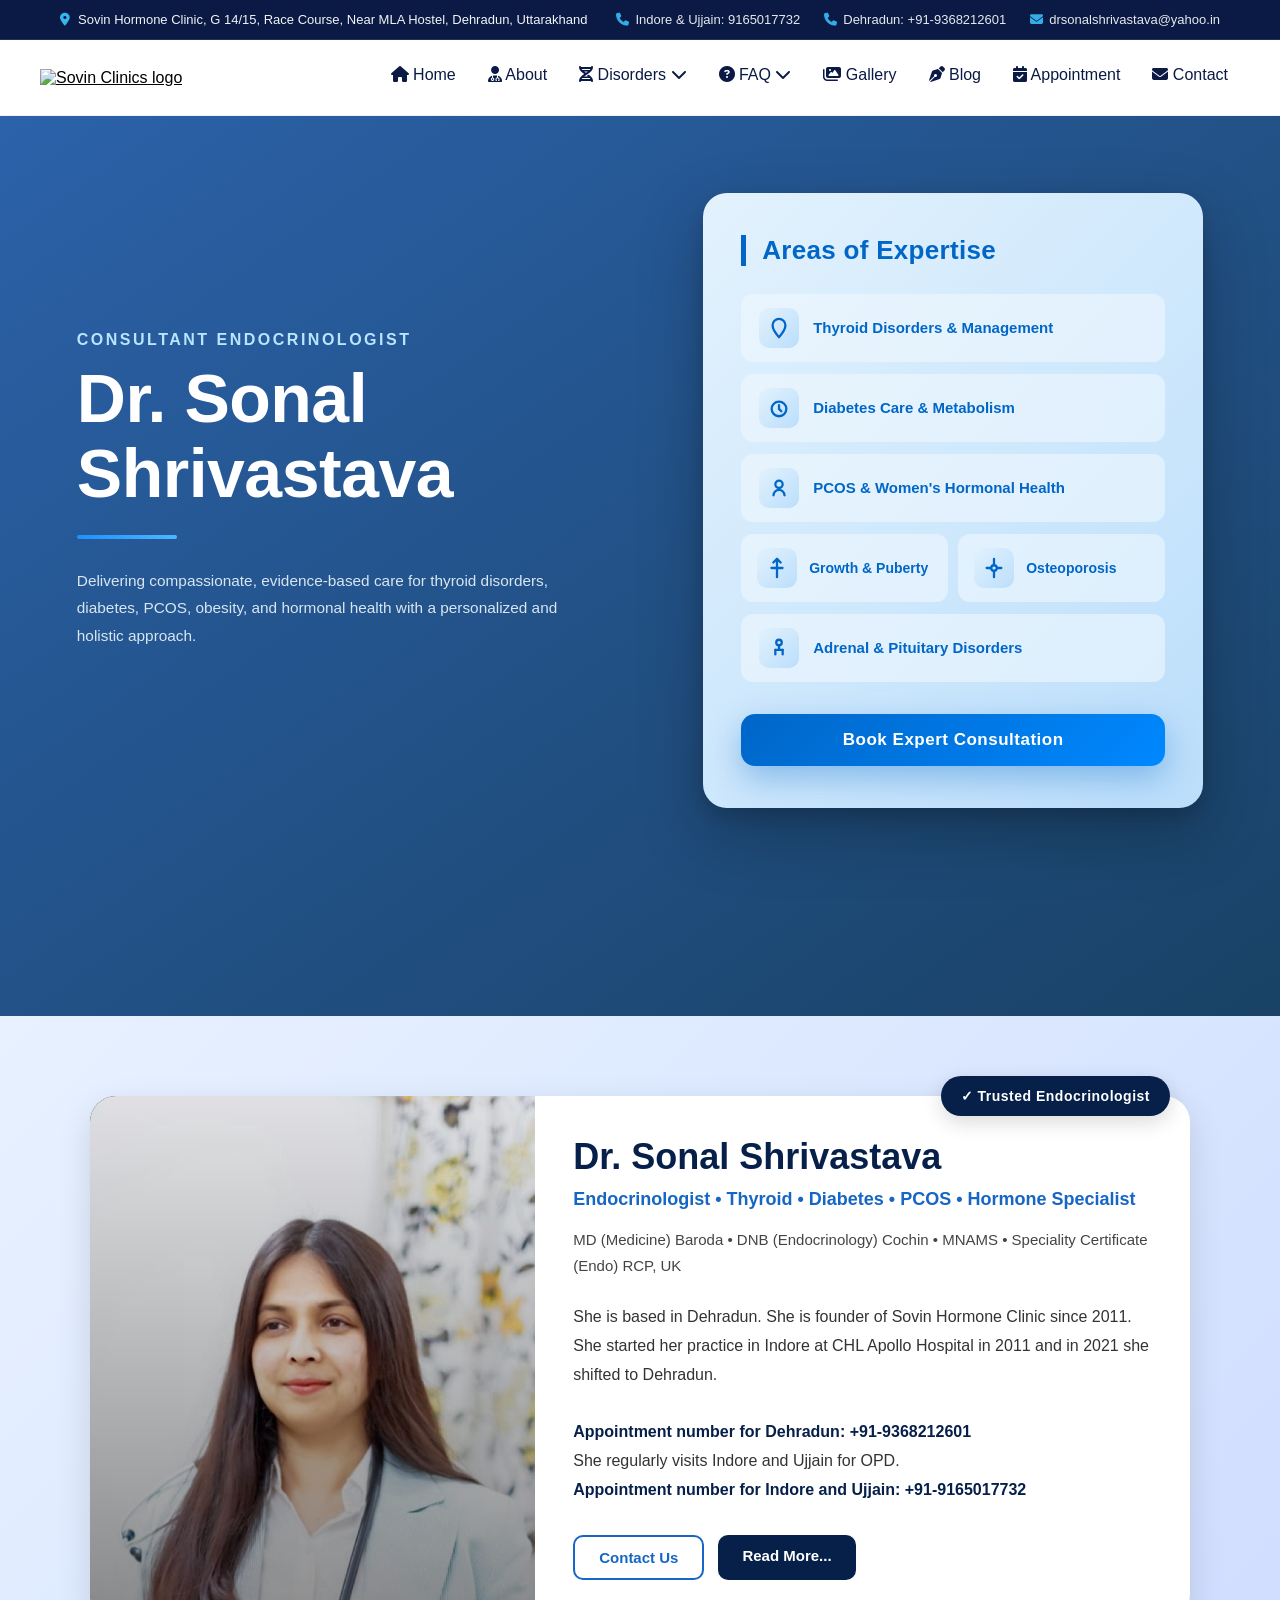
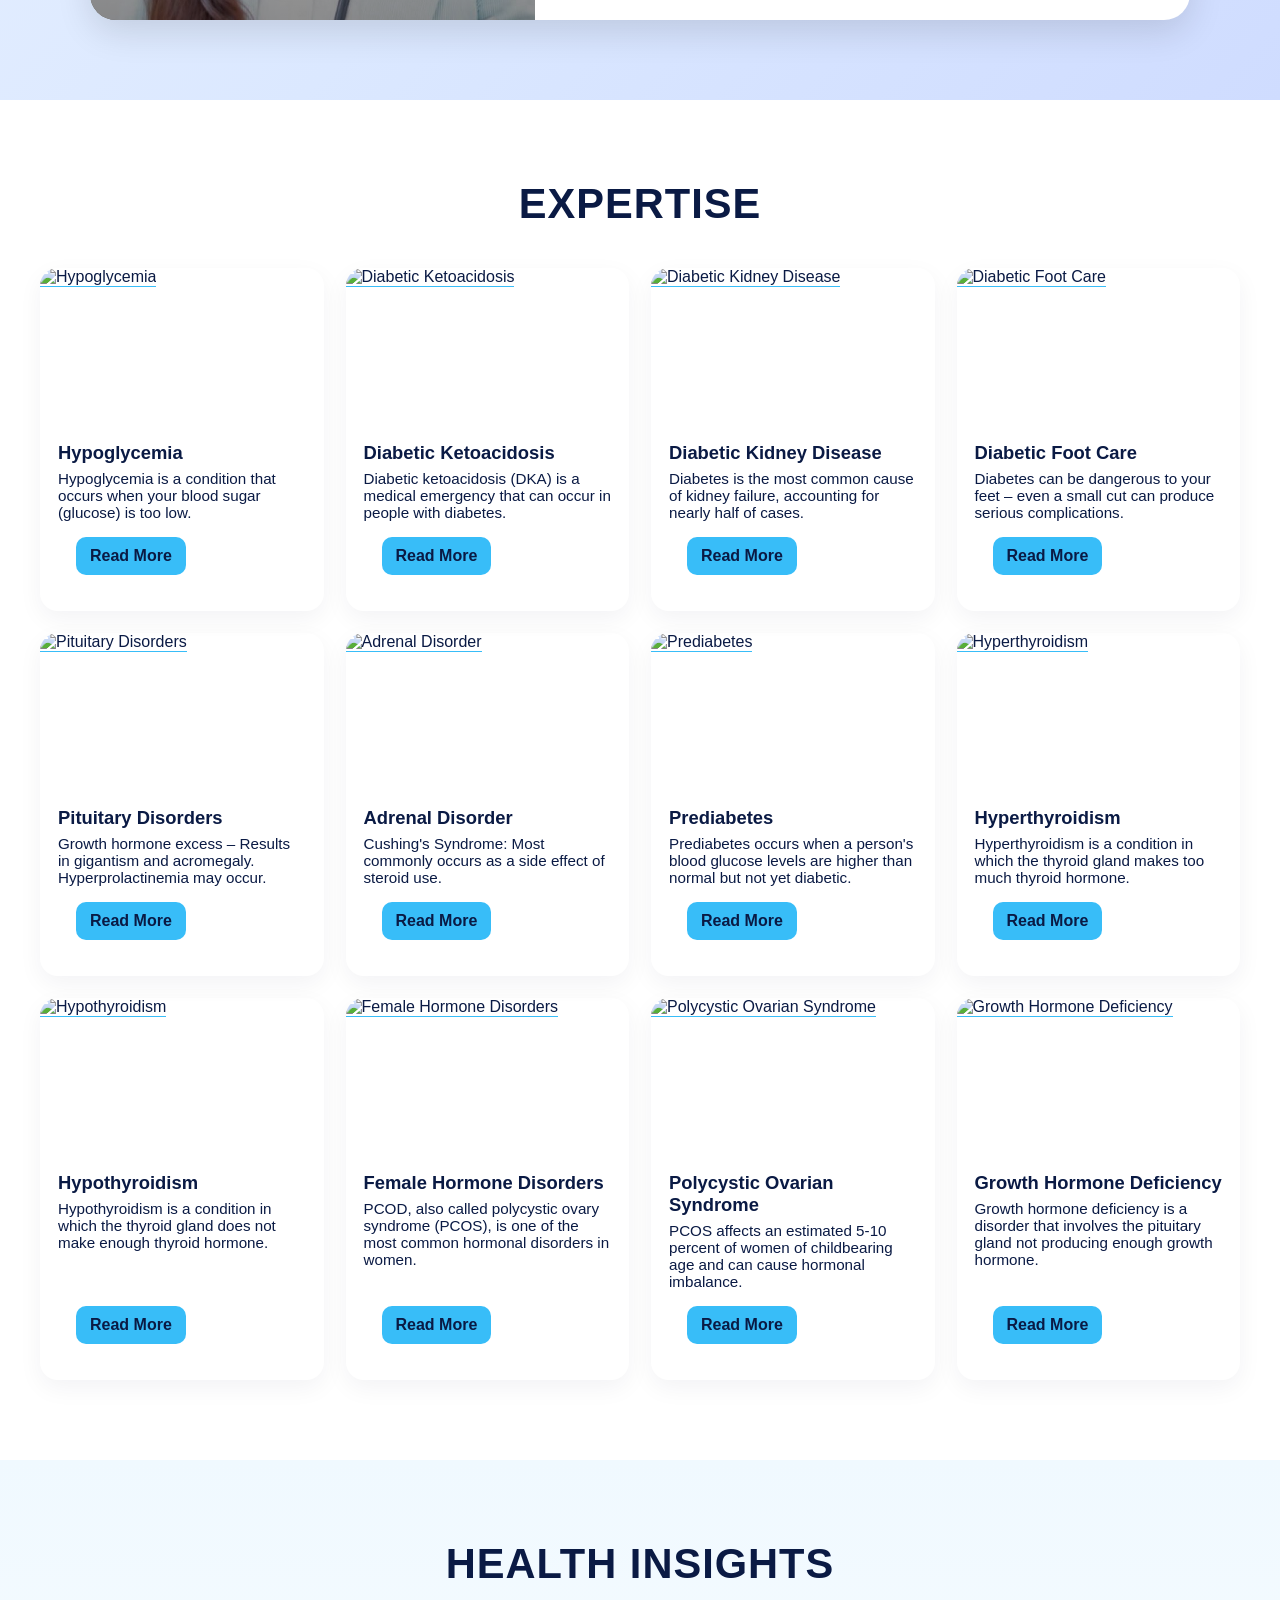
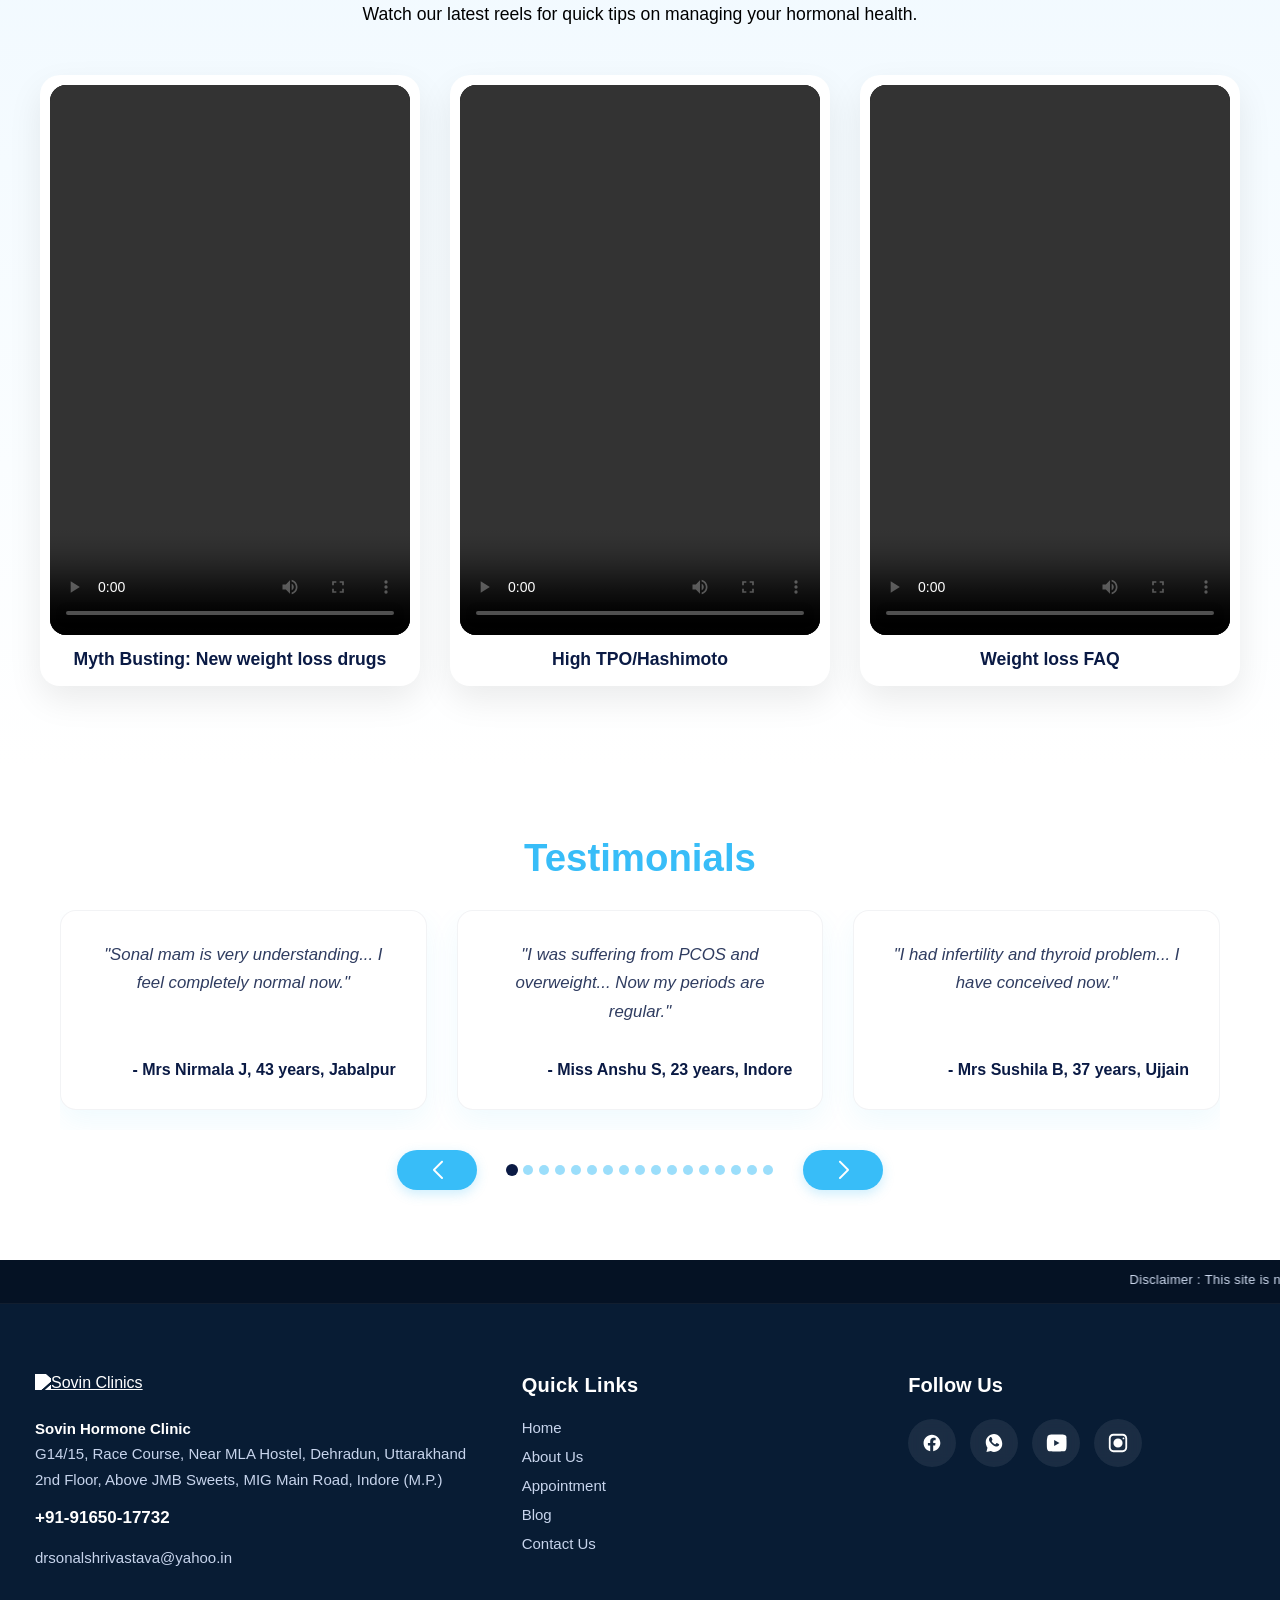
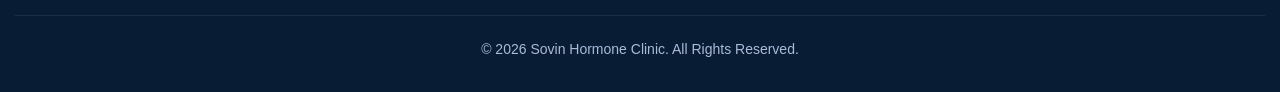
==== commit eb044151: "fix changes" ====
--- a/index.html
+++ b/index.html
@@ -621,7 +621,7 @@
   <!-- PREMIUM HERO SECTION -->
   <section class="hero-section" style="
     width:100%;
-  
+    min-height:100vh;
     position:relative;
     font-family:'Inter','Helvetica Neue',Arial,sans-serif;
     background:url('https://images.pexels.com/photos/305565/pexels-photo-305565.jpeg') center/cover no-repeat;
@@ -633,8 +633,8 @@
     inset:0;
     background:linear-gradient(
       to bottom right,
-      rgba(6, 70, 154, 0.614),
-      rgba(0, 45, 85, 0.686)
+      rgba(6, 70, 154, 0.85),
+      rgba(0, 45, 85, 0.90)
     );
     z-index:1;
   "></div>
@@ -646,42 +646,44 @@
     width:100%;
     display:flex;
     flex-wrap:wrap;
-    padding:8vw 6vw;
+    padding:6vw;
     align-items:center;
     justify-content:space-between;
     gap:60px;
+    max-width:1400px;
+    margin:0 auto;
   ">
 
-      <!-- LEFT TEXT -->
+      <!-- LEFT: DR. SONAL'S DETAILS -->
       <div style="
-      flex:1 1 380px;
-      max-width:620px;
+      flex:1 1 400px;
+      max-width:550px;
       color:white;
     ">
 
         <p style="
-        font-size:clamp(14px,1.7vw,22px);
+        font-size:clamp(12px,1.4vw,16px);
         color:#B9E5FF;
-        font-weight:300;
-        margin-bottom:14px;
+        font-weight:600;
+        margin-bottom:12px;
         text-transform:uppercase;
-        letter-spacing:1.8px;
+        letter-spacing:2.5px;
       ">
-          Consultant Endocrinologist
+          CONSULTANT ENDOCRINOLOGIST
         </p>
 
         <h1 style="
-        font-size:clamp(34px,5.4vw,76px);
+        font-size:clamp(38px,5.8vw,68px);
         font-weight:900;
-        margin-bottom:20px;
-        line-height:1.08;
+        margin-bottom:24px;
+        line-height:1.1;
         letter-spacing:-0.5px;
       ">
-          Dr. Sonal Shrivastava
+          Dr. Sonal<br>Shrivastava
         </h1>
 
         <div style="
-        width:120px;
+        width:100px;
         height:4px;
         background:linear-gradient(90deg,#1E90FF,#4DB8FF);
         border-radius:4px;
@@ -689,12 +691,13 @@
       "></div>
 
         <p style="
-        font-size:clamp(15px,1.3vw,20px);
+        font-size:clamp(15px,1.2vw,18px);
         color:#E2EEF7;
-        line-height:1.75;
+        line-height:1.8;
         font-weight:400;
         max-width:95%;
         opacity:0.95;
+        margin-bottom:20px;
       ">
           Delivering compassionate, evidence-based care for thyroid disorders, diabetes, PCOS,
           obesity, and hormonal health with a personalized and holistic approach.
@@ -702,174 +705,283 @@
 
       </div>
 
-      <!-- RIGHT EXPERTISE CARD -->
+      <!-- RIGHT: EXPERTISE LIST -->
       <div style="
-  flex:1 1 340px;
-  max-width:460px;
+  flex:1 1 380px;
+  max-width:500px;
   width:100%;
-  border-radius:20px;
-  padding:46px 40px;
-  backdrop-filter:blur(14px);
-  background:rgba(255,255,255,0.90);
+  border-radius:24px;
+  padding:42px 38px;
+  backdrop-filter:blur(20px);
+  background:linear-gradient(135deg, #E3F2FD 0%, #BBDEFB 100%);
   box-shadow:
-    0 22px 60px rgba(0,0,0,0.17),
-    0 6px 18px rgba(0,0,0,0.08);
-  position:relative;
-  overflow:hidden;
-
-  /* BG images */
-  background-image:
-    url('https://images.pexels.com/photos/40568/medical-appointment-doctor-healthcare-40568.jpeg'),
-    url('https://www.drsonalshrivastava.com/img/slider_3.jpg');
-  background-repeat:no-repeat,no-repeat;
-  background-position:top left, bottom right;
-  background-size:cover, 38%;
-
-  /* Fade & float animation */
-  animation:fadeIn 1.4s ease-out, floatUp 6s ease-in-out infinite;
+    0 24px 64px rgba(0,0,0,0.25),
+    0 8px 20px rgba(0,0,0,0.15);
 ">
 
         <style>
-          @keyframes fadeIn {
-            from {
-              opacity: 0;
-              transform: translateY(20px);
-            }
-
-            to {
-              opacity: 1;
-              transform: translateY(0);
-            }
-          }
-
-          @keyframes floatUp {
-
-            0%,
-            100% {
-              transform: translateY(0);
-            }
-
-            50% {
-              transform: translateY(-10px);
-            }
-          }
-
-          .exitem:hover {
-            transform: translateY(-4px);
-            box-shadow: 0 10px 26px rgba(0, 122, 204, 0.22);
+          .hero-exitem:hover {
+            transform: translateX(6px);
+            background:rgba(255,255,255,1) !important;
+            box-shadow: 0 6px 18px rgba(0, 102, 200, 0.15);
           }
         </style>
 
         <h3 style="
-    font-size:24px;
-    color:#002244;
+    font-size:26px;
+    color:#0066C8;
     font-weight:700;
-    margin-bottom:36px;
-    border-left:5px solid #007ACC;
+    margin-bottom:28px;
+    border-left:5px solid #0066C8;
     padding-left:16px;
-    letter-spacing:0.4px;
-    background:rgba(255,255,255,0.65);
-    display:inline-block;
-    backdrop-filter:blur(6px);
+    letter-spacing:0.3px;
   ">Areas of Expertise</h3>
 
 
-        <div style="display:flex; flex-direction:column; gap:24px;">
-
-          <!-- ITEM 1 -->
-          <div class="exitem" style="
+        <div style="display:flex; flex-direction:column; gap:12px;">
+
+          <!-- LINE 1: Thyroid -->
+          <div class="hero-exitem" style="
       display:flex;
-      align-items:flex-start;
-      gap:16px;
-      padding:16px 18px;
-      border-radius:14px;
-      background:rgba(240,248,255,0.75);
-      border:1px solid #D6E9FF;
-      transition:0.35s;
-      backdrop-filter:blur(6px);
+      align-items:center;
+      gap:14px;
+      padding:14px 18px;
+      border-radius:12px;
+      background:rgba(240,248,255,0.6);
+      border:none;
+      transition:all 0.3s ease;
     ">
-            <svg width="30" height="30" viewBox="0 0 24 24" fill="none">
-              <path d="M12 2C8.13 2 5 5.13 5 9C5 14.25 12 22 12 22C12 22 19 14.25 19 9C19 5.13 15.87 2 12 2Z"
-                stroke="#007ACC" stroke-width="2" stroke-linecap="round" stroke-linejoin="round" />
-            </svg>
+            <div style="
+              width:40px;
+              height:40px;
+              min-width:40px;
+              background:linear-gradient(135deg, #E3F2FD, #BBDEFB);
+              border-radius:10px;
+              display:flex;
+              align-items:center;
+              justify-content:center;
+            ">
+              <svg width="22" height="22" viewBox="0 0 24 24" fill="none">
+                <path d="M12 2C8.13 2 5 5.13 5 9C5 14.25 12 22 12 22C12 22 19 14.25 19 9C19 5.13 15.87 2 12 2Z"
+                  stroke="#0066C8" stroke-width="2.5" stroke-linecap="round" stroke-linejoin="round" />
+              </svg>
+            </div>
             <p style="
-        font-size:18px;
+        font-size:15px;
         font-weight:700;
-        color:#003A63;
-        line-height:1.45;
+        color:#0066C8;
+        line-height:1.3;
+        margin:0;
       ">Thyroid Disorders & Management</p>
           </div>
 
-          <!-- ITEM 2 -->
-          <div class="exitem" style="
+          <!-- LINE 2: Diabetes -->
+          <div class="hero-exitem" style="
       display:flex;
-      align-items:flex-start;
-      gap:16px;
-      padding:16px 18px;
-      border-radius:14px;
-      background:rgba(240,248,255,0.75);
-      border:1px solid #D6E9FF;
-      transition:0.35s;
-      backdrop-filter:blur(6px);
+      align-items:center;
+      gap:14px;
+      padding:14px 18px;
+      border-radius:12px;
+      background:rgba(240,248,255,0.6);
+      border:none;
+      transition:all 0.3s ease;
     ">
-            <svg width="30" height="30" viewBox="0 0 24 24" fill="none">
-              <path
-                d="M12 21C16.4183 21 20 17.4183 20 13C20 8.58172 16.4183 5 12 5C7.58172 5 4 8.58172 4 13C4 17.4183 7.58172 21 12 21Z"
-                stroke="#007ACC" stroke-width="2" />
-              <path d="M12 9V13L14.5 15.5" stroke="#007ACC" stroke-width="2" stroke-linecap="round" />
-            </svg>
+            <div style="
+              width:40px;
+              height:40px;
+              min-width:40px;
+              background:linear-gradient(135deg, #E3F2FD, #BBDEFB);
+              border-radius:10px;
+              display:flex;
+              align-items:center;
+              justify-content:center;
+            ">
+              <svg width="22" height="22" viewBox="0 0 24 24" fill="none">
+                <path
+                  d="M12 21C16.4183 21 20 17.4183 20 13C20 8.58172 16.4183 5 12 5C7.58172 5 4 8.58172 4 13C4 17.4183 7.58172 21 12 21Z"
+                  stroke="#0066C8" stroke-width="2.5" />
+                <path d="M12 9V13L14.5 15.5" stroke="#0066C8" stroke-width="2.5" stroke-linecap="round" />
+              </svg>
+            </div>
             <p style="
-        font-size:18px;
+        font-size:15px;
         font-weight:700;
-        color:#003A63;
-        line-height:1.45;
+        color:#0066C8;
+        line-height:1.3;
+        margin:0;
       ">Diabetes Care & Metabolism</p>
           </div>
 
-          <!-- ITEM 3 -->
-          <div class="exitem" style="
+          <!-- LINE 3: PCOS -->
+          <div class="hero-exitem" style="
       display:flex;
-      align-items:flex-start;
-      gap:16px;
-      padding:16px 18px;
-      border-radius:14px;
-      background:rgba(240,248,255,0.75);
-      border:1px solid #D6E9FF;
-      transition:0.35s;
-      backdrop-filter:blur(6px);
+      align-items:center;
+      gap:14px;
+      padding:14px 18px;
+      border-radius:12px;
+      background:rgba(240,248,255,0.6);
+      border:none;
+      transition:all 0.3s ease;
     ">
-            <svg width="30" height="30" viewBox="0 0 24 24" fill="none">
-              <circle cx="12" cy="8" r="4" stroke="#007ACC" stroke-width="2" />
-              <path d="M6 20C6 16.6863 8.68629 14 12 14C15.3137 14 18 16.6863 18 20" stroke="#007ACC" stroke-width="2"
-                stroke-linecap="round" />
-            </svg>
+            <div style="
+              width:40px;
+              height:40px;
+              min-width:40px;
+              background:linear-gradient(135deg, #E3F2FD, #BBDEFB);
+              border-radius:10px;
+              display:flex;
+              align-items:center;
+              justify-content:center;
+            ">
+              <svg width="22" height="22" viewBox="0 0 24 24" fill="none">
+                <circle cx="12" cy="8" r="4" stroke="#0066C8" stroke-width="2.5" />
+                <path d="M6 20C6 16.6863 8.68629 14 12 14C15.3137 14 18 16.6863 18 20" stroke="#0066C8" stroke-width="2.5"
+                  stroke-linecap="round" />
+              </svg>
+            </div>
             <p style="
-        font-size:18px;
+        font-size:15px;
         font-weight:700;
-        color:#003A63;
-        line-height:1.45;
+        color:#0066C8;
+        line-height:1.3;
+        margin:0;
       ">PCOS & Women's Hormonal Health</p>
           </div>
 
+          <!-- LINE 4: Growth & Osteoporosis (2 items in one line) -->
+          <div style="display:flex; gap:10px; flex-wrap:wrap;">
+            <!-- Growth & Puberty -->
+            <div class="hero-exitem" style="
+        display:flex;
+        align-items:center;
+        gap:12px;
+        padding:14px 16px;
+        border-radius:12px;
+        background:rgba(240,248,255,0.6);
+        border:none;
+        transition:all 0.3s ease;
+        flex:1;
+        min-width:200px;
+      ">
+              <div style="
+                width:40px;
+                height:40px;
+                min-width:40px;
+                background:linear-gradient(135deg, #E3F2FD, #BBDEFB);
+                border-radius:10px;
+                display:flex;
+                align-items:center;
+                justify-content:center;
+              ">
+                <svg width="22" height="22" viewBox="0 0 24 24" fill="none">
+                  <path d="M12 2V22M12 2L8 6M12 2L16 6" stroke="#0066C8" stroke-width="2.5" stroke-linecap="round" stroke-linejoin="round"/>
+                  <path d="M6 12H18" stroke="#0066C8" stroke-width="2.5" stroke-linecap="round"/>
+                </svg>
+              </div>
+              <p style="
+          font-size:14px;
+          font-weight:700;
+          color:#0066C8;
+          line-height:1.3;
+          margin:0;
+        ">Growth & Puberty</p>
+            </div>
+
+            <!-- Osteoporosis -->
+            <div class="hero-exitem" style="
+        display:flex;
+        align-items:center;
+        gap:12px;
+        padding:14px 16px;
+        border-radius:12px;
+        background:rgba(240,248,255,0.6);
+        border:none;
+        transition:all 0.3s ease;
+        flex:1;
+        min-width:200px;
+      ">
+              <div style="
+                width:40px;
+                height:40px;
+                min-width:40px;
+                background:linear-gradient(135deg, #E3F2FD, #BBDEFB);
+                border-radius:10px;
+                display:flex;
+                align-items:center;
+                justify-content:center;
+              ">
+                <svg width="22" height="22" viewBox="0 0 24 24" fill="none">
+                  <path d="M12 2L12 8M12 16L12 22M8 12L4 12M20 12L16 12" stroke="#0066C8" stroke-width="2.5" stroke-linecap="round"/>
+                  <circle cx="12" cy="12" r="3" stroke="#0066C8" stroke-width="2.5"/>
+                </svg>
+              </div>
+              <p style="
+          font-size:14px;
+          font-weight:700;
+          color:#0066C8;
+          line-height:1.3;
+          margin:0;
+        ">Osteoporosis</p>
+            </div>
+          </div>
+
+          <!-- LINE 5: Adrenal & Pituitary -->
+          <div class="hero-exitem" style="
+      display:flex;
+      align-items:center;
+      gap:14px;
+      padding:14px 18px;
+      border-radius:12px;
+      background:rgba(240,248,255,0.6);
+      border:none;
+      transition:all 0.3s ease;
+    ">
+            <div style="
+              width:40px;
+              height:40px;
+              min-width:40px;
+              background:linear-gradient(135deg, #E3F2FD, #BBDEFB);
+              border-radius:10px;
+              display:flex;
+              align-items:center;
+              justify-content:center;
+            ">
+              <svg width="22" height="22" viewBox="0 0 24 24" fill="none">
+                <circle cx="12" cy="6" r="3" stroke="#0066C8" stroke-width="2.5"/>
+                <path d="M12 9V14" stroke="#0066C8" stroke-width="2.5" stroke-linecap="round"/>
+                <path d="M8 14L12 14L16 14" stroke="#0066C8" stroke-width="2.5" stroke-linecap="round"/>
+                <path d="M8 14L8 19M16 14L16 19" stroke="#0066C8" stroke-width="2.5" stroke-linecap="round"/>
+              </svg>
+            </div>
+            <p style="
+        font-size:15px;
+        font-weight:700;
+        color:#0066C8;
+        line-height:1.3;
+        margin:0;
+      ">Adrenal & Pituitary Disorders</p>
+          </div>
+
         </div>
 
 
         <!-- CTA BUTTON -->
         <a href="./appoiment.html" style="
-    display:inline-block;
-    margin-top:38px;
-    background:linear-gradient(135deg,#0066C8,#00A7E9);
+    display:block;
+    width:100%;
+    text-align:center;
+    margin-top:32px;
+    background:linear-gradient(135deg,#0066C8,#0088FF);
     color:white;
-    padding:17px 48px;
-    font-size:18px;
+    padding:16px 32px;
+    font-size:17px;
     font-weight:700;
     text-decoration:none;
     border-radius:14px;
     letter-spacing:0.5px;
-    box-shadow:0 16px 40px rgba(0,105,188,0.35);
-    transition:0.35s;
-    backdrop-filter:blur(8px);
-  " onmouseover="this.style.transform='translateY(-4px)'" onmouseout="this.style.transform='translateY(0)'">
+    box-shadow:0 12px 32px rgba(0,102,200,0.35);
+    transition:all 0.3s ease;
+  " onmouseover="this.style.transform='translateY(-3px)';this.style.boxShadow='0 16px 40px rgba(0,102,200,0.5)'" onmouseout="this.style.transform='translateY(0)';this.style.boxShadow='0 12px 32px rgba(0,102,200,0.35)'">
           Book Expert Consultation
         </a>
 
@@ -996,13 +1108,15 @@
             line-height:1.8;
             margin-bottom:30px;
           ">
-            Dr. Sonal Shrivastava is a renowned Endocrinologist (Diabetes, Thyroid,
-            Obesity, PCOS, Infertility & Hormone Specialist). She is the founder of
-            <strong>Hormone Health Awareness</strong>, an initiative for public awareness.
-            Based in Indore, she is the Founder & Director of Sovin Hormone Clinic and
-            attached to CHL Hospitals, one of the best in the region.
+            She is based in Dehradun. She is founder of Sovin Hormone Clinic since 2011. 
+            She started her practice in Indore at CHL Apollo Hospital in 2011 and in 2021 
+            she shifted to Dehradun.
             <br><br>
-            <strong style="color:#06204A;">For consultation in Indore call +91-9165017732</strong>
+            <strong style="color:#06204A;">Appointment number for Dehradun: +91-9368212601</strong>
+            <br>
+            She regularly visits Indore and Ujjain for OPD.
+            <br>
+            <strong style="color:#06204A;">Appointment number for Indore and Ujjain: +91-9165017732</strong>
           </p>
 
           <!-- CTA BUTTONS -->
@@ -1124,7 +1238,7 @@
             font-size: 1.1rem;
             margin: 14px 0 6px;
             color: var(--navy);
-          ">Patient Awareness</h3>
+          ">Myth Busting: New weight loss drugs</h3>
         </div>
 
         <!-- Video Card 2 -->
@@ -1157,7 +1271,7 @@
             font-size: 1.1rem;
             margin: 14px 0 6px;
             color: var(--navy);
-          ">Health Tips</h3>
+          ">High TPO/Hashimoto</h3>
         </div>
 
         <!-- Video Card 3 -->
@@ -1190,7 +1304,7 @@
             font-size: 1.1rem;
             margin: 14px 0 6px;
             color: var(--navy);
-          ">Expert Consultation</h3>
+          ">Weight loss FAQ</h3>
         </div>
 
       </div>
@@ -1479,6 +1593,7 @@
  <script>
     // Testimonial Data
     const testimonials = [
+      // Original testimonials from Indore/MP region
       {
         text: "Sonal mam is very understanding... I feel completely normal now.",
         author: "Mrs Nirmala J, 43 years, Jabalpur",
@@ -1506,6 +1621,47 @@
       {
         text: "I have PCOS for 2 years... After 6 months periods became regular.",
         author: "Manisha P, 20 years, Indore",
+      },
+      // New testimonials from Dehradun/Uttarakhand region
+      {
+        text: "Doctor explained my thyroid problem very nicely and my weight is now under control.",
+        author: "Ms. Rawat, Dehradun",
+      },
+      {
+        text: "My sugar levels are stable now. I feel much better and more active.",
+        author: "Mr. Negi, Dehradun",
+      },
+      {
+        text: "My PCOS problem has improved and my periods are regular now.",
+        author: "Mrs. Chauhan, Dehradun",
+      },
+      {
+        text: "My diabetes is well controlled now after taking treatment here.",
+        author: "Mr. Panwar, Haridwar",
+      },
+      {
+        text: "My thyroid reports are normal now and I understand how to manage my health.",
+        author: "Mrs. Bisht, Haridwar",
+      },
+      {
+        text: "Very good treatment for PCOS. Doctor explained everything in simple words.",
+        author: "Ms. Rana, Rishikesh",
+      },
+      {
+        text: "I came from Uttarkashi and it was worth it. My sugar is under control now.",
+        author: "Mr. Nautiyal, Uttarkashi",
+      },
+      {
+        text: "My thyroid problem is much better and I feel more energetic.",
+        author: "Mrs. Thapliyal, Vikasnagar",
+      },
+      {
+        text: "Good doctor for diabetes. Medicines and advice really helped me.",
+        author: "Mr. Khanduri, Kotdwar",
+      },
+      {
+        text: "My thyroid symptoms have reduced and I feel healthy now.",
+        author: "Mrs. Saklani, Tehri",
       },
     ];
 
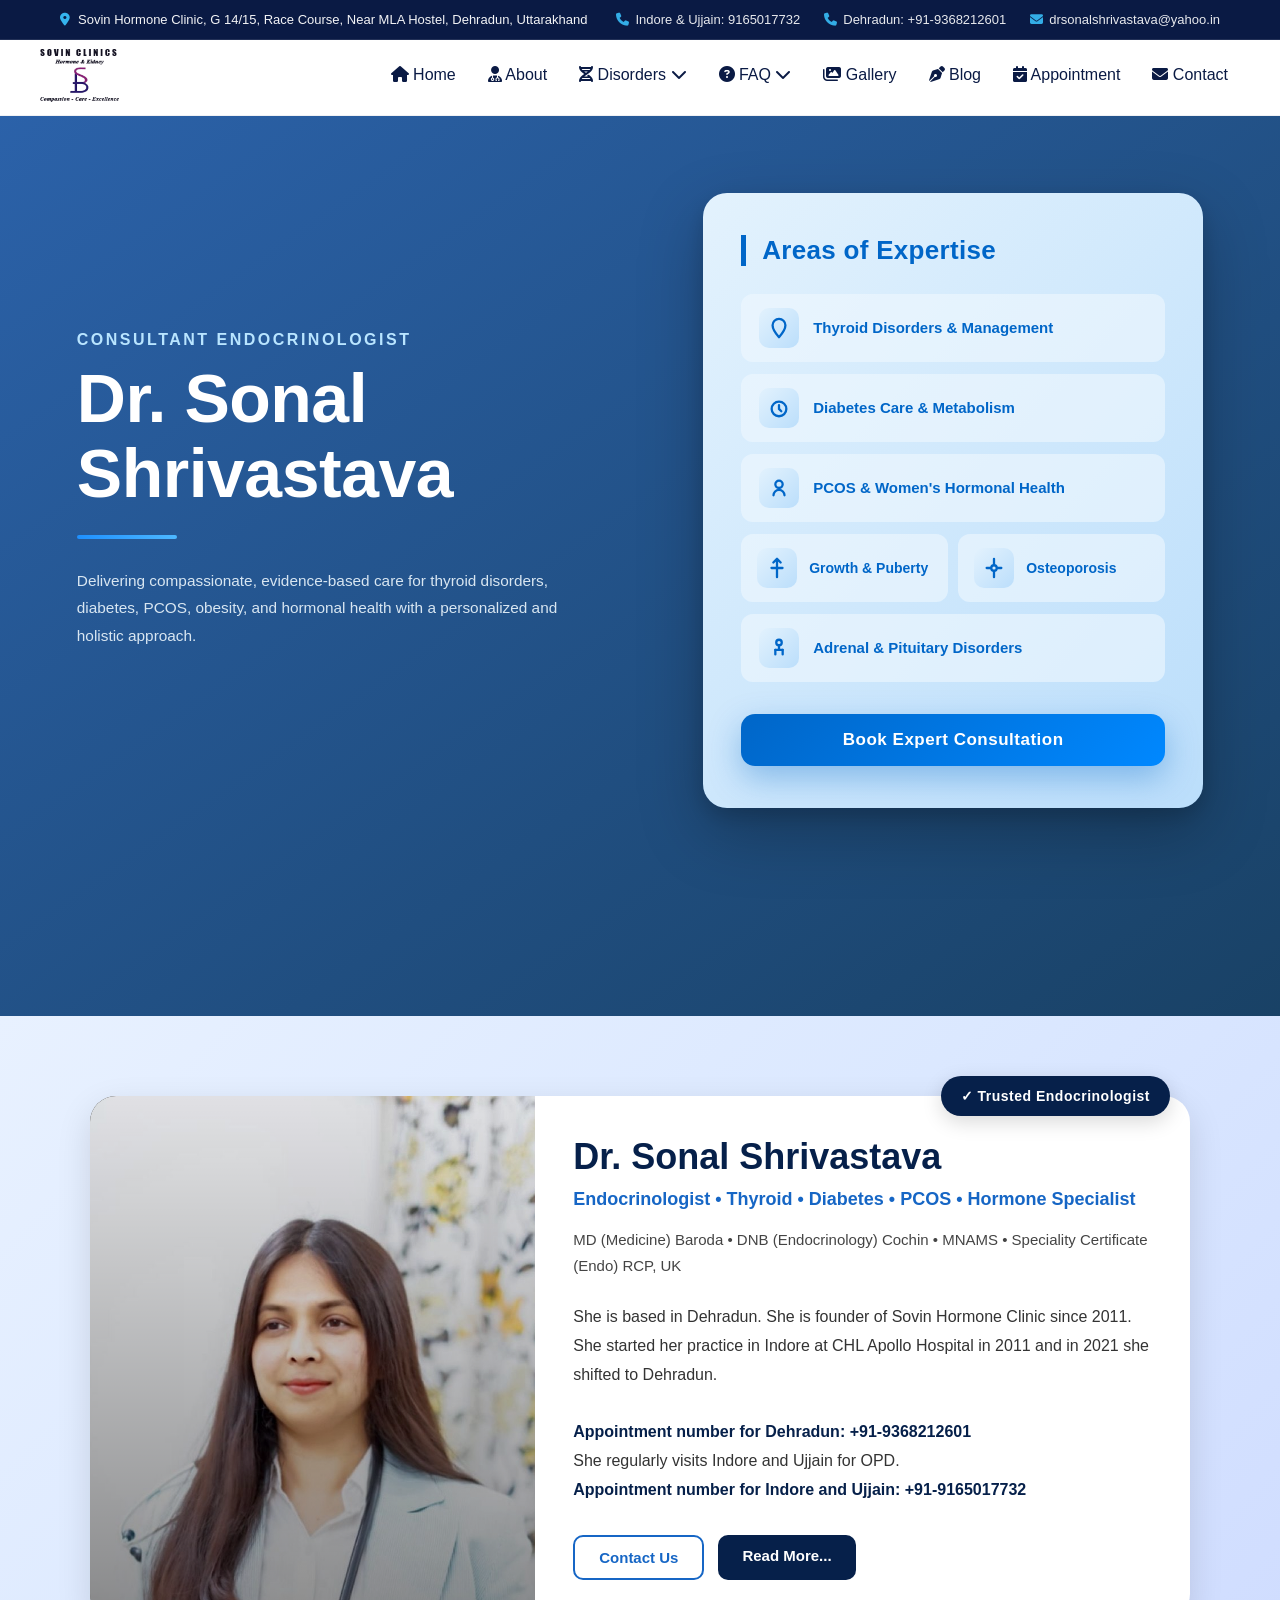
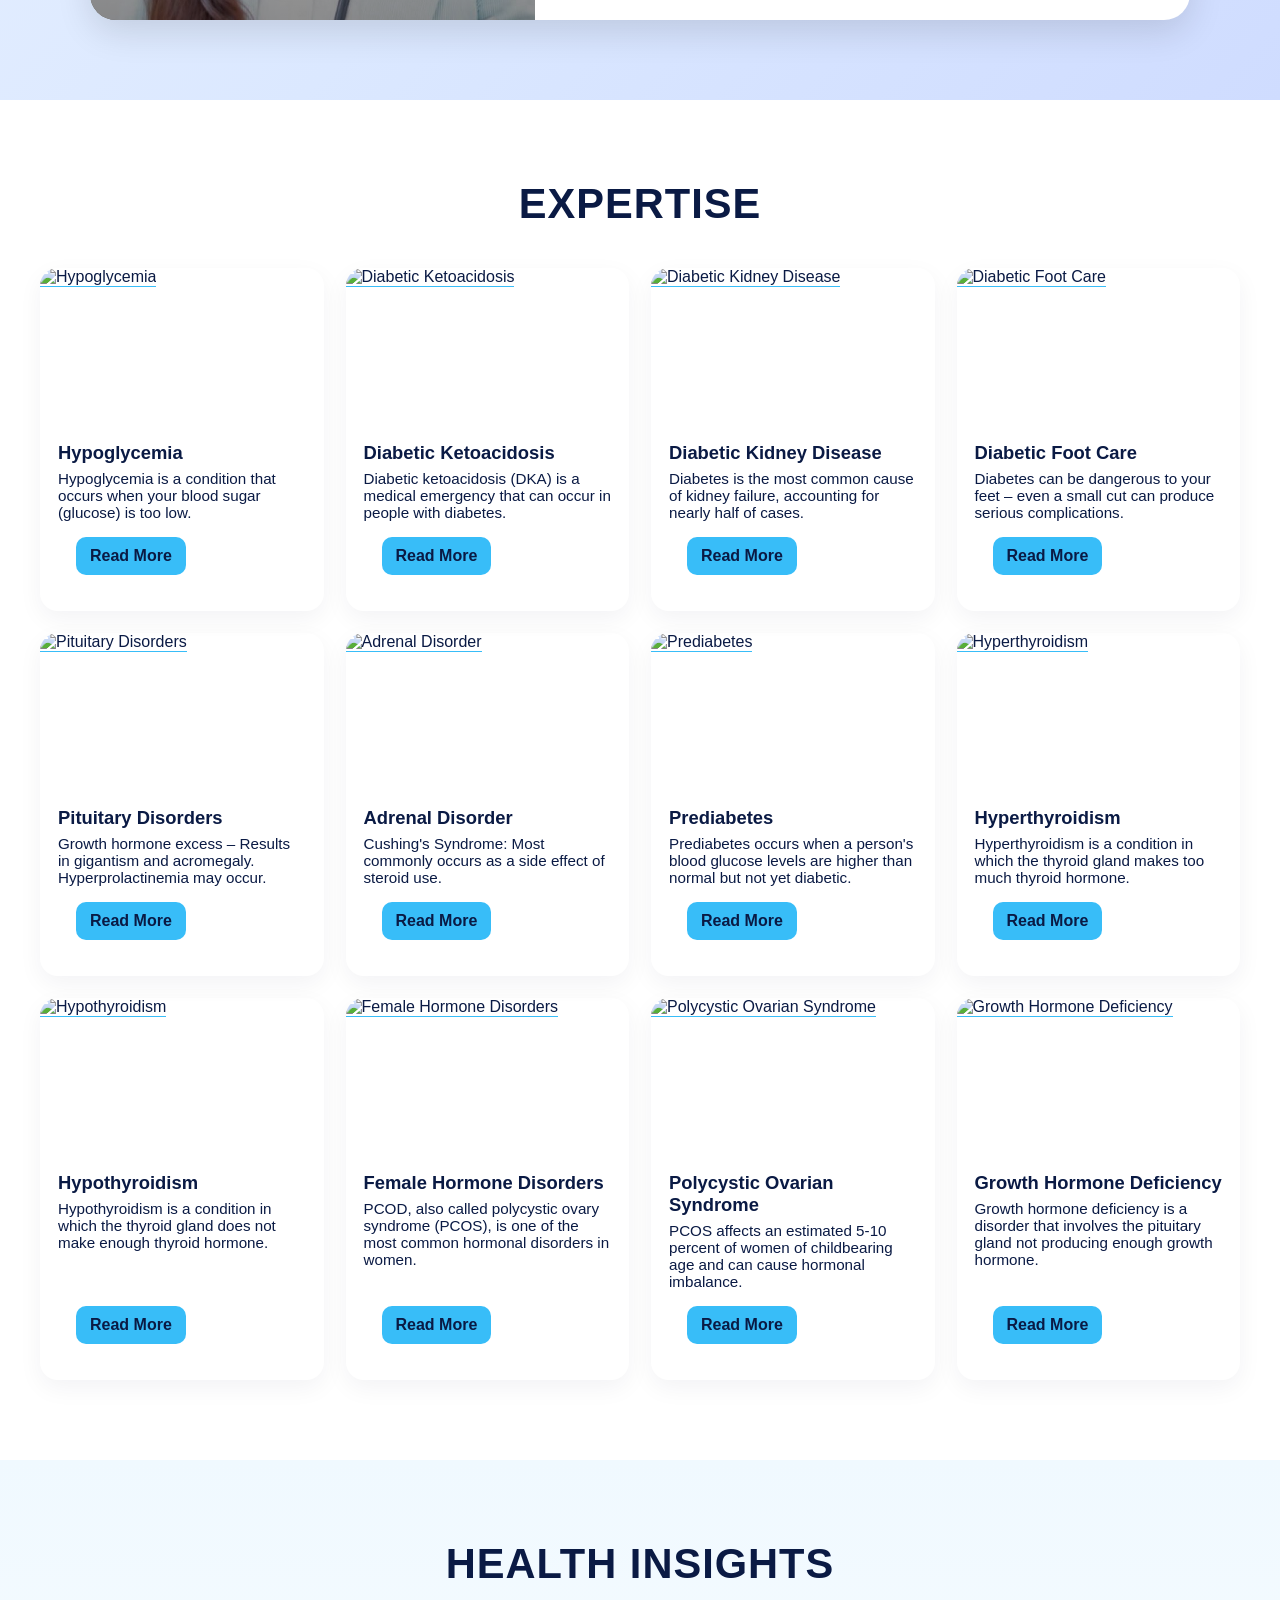
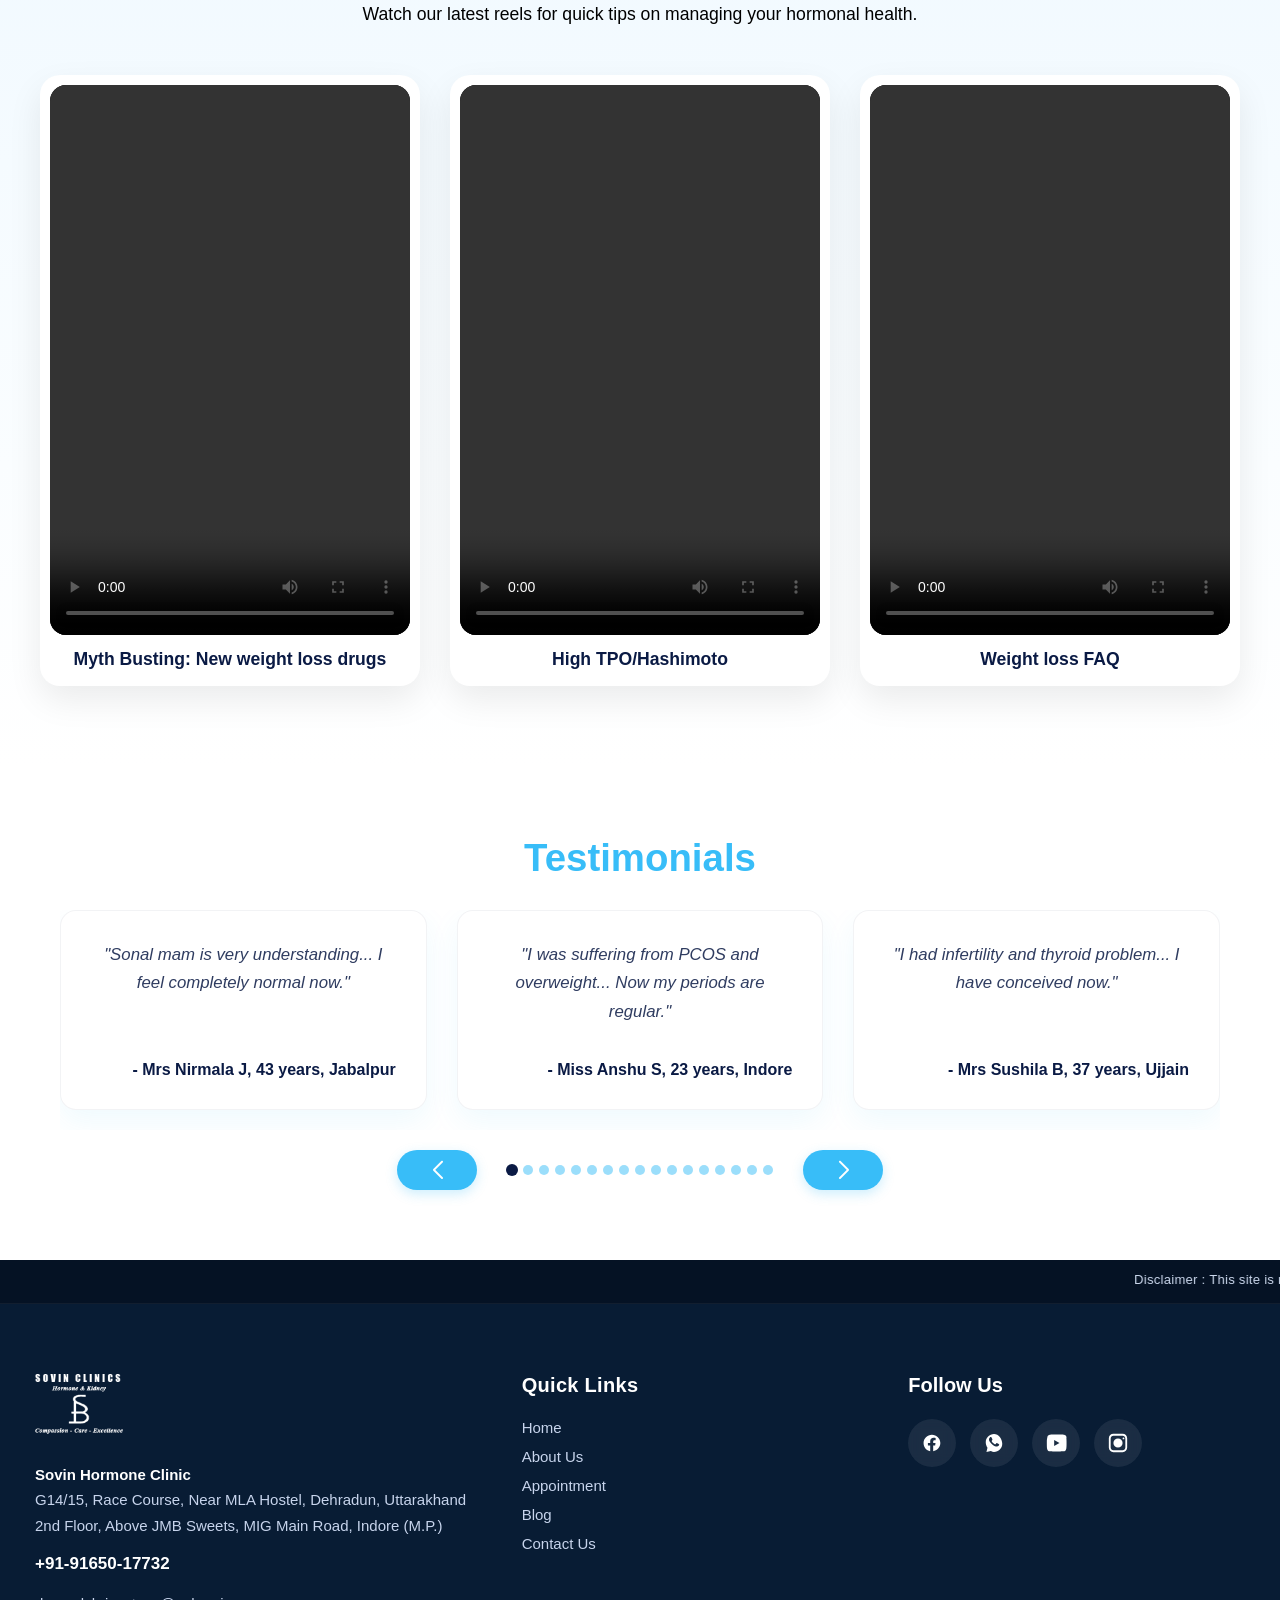
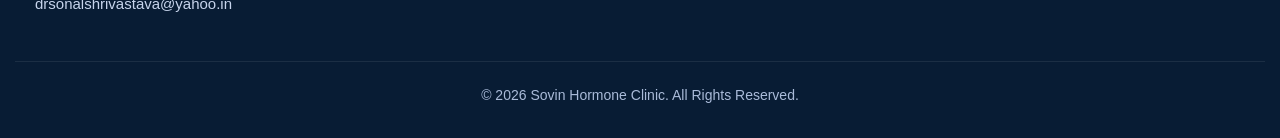
==== commit 7c53614f: "change logo" ====
--- a/index.html
+++ b/index.html
@@ -461,7 +461,7 @@
     <div class="container-desktop">
       <div class="logo">
         <a href="./index.html" aria-label="Home">
-          <img src="https://www.drsonalshrivastava.com/img/logo.png" alt="Sovin Clinics logo" />
+          <img src="images/logo.png" alt="Sovin Clinics logo" />
         </a>
       </div>
 
@@ -531,7 +531,7 @@
     <div class="mobile-inner">
       <div class="logo-mobile">
         <a href="./index.html" aria-label="Home">
-          <img src="https://www.drsonalshrivastava.com/img/logo.png" alt="Sovin Clinics logo" />
+          <img src="images/logo.png" alt="Sovin Clinics logo" />
         </a>
       </div>
 
@@ -1453,7 +1453,7 @@
       <div style="flex:1 1 300px;min-width:280px;">
         <!-- Logo -->
         <a href="./index.html" style="display:inline-block; margin-bottom: 24px;">
-           <img src="https://www.drsonalshrivastava.com/img/logo.png" alt="Sovin Clinics" style="height:60px; filter:brightness(0) invert(1);" /> 
+           <img src="images/logo.png" alt="Sovin Clinics" style="height:60px; filter:brightness(0) invert(1);" /> 
            <!-- Using brightness(0) invert(1) to make the logo white if it's dark, adjusting for footer contrast -->
         </a>
 
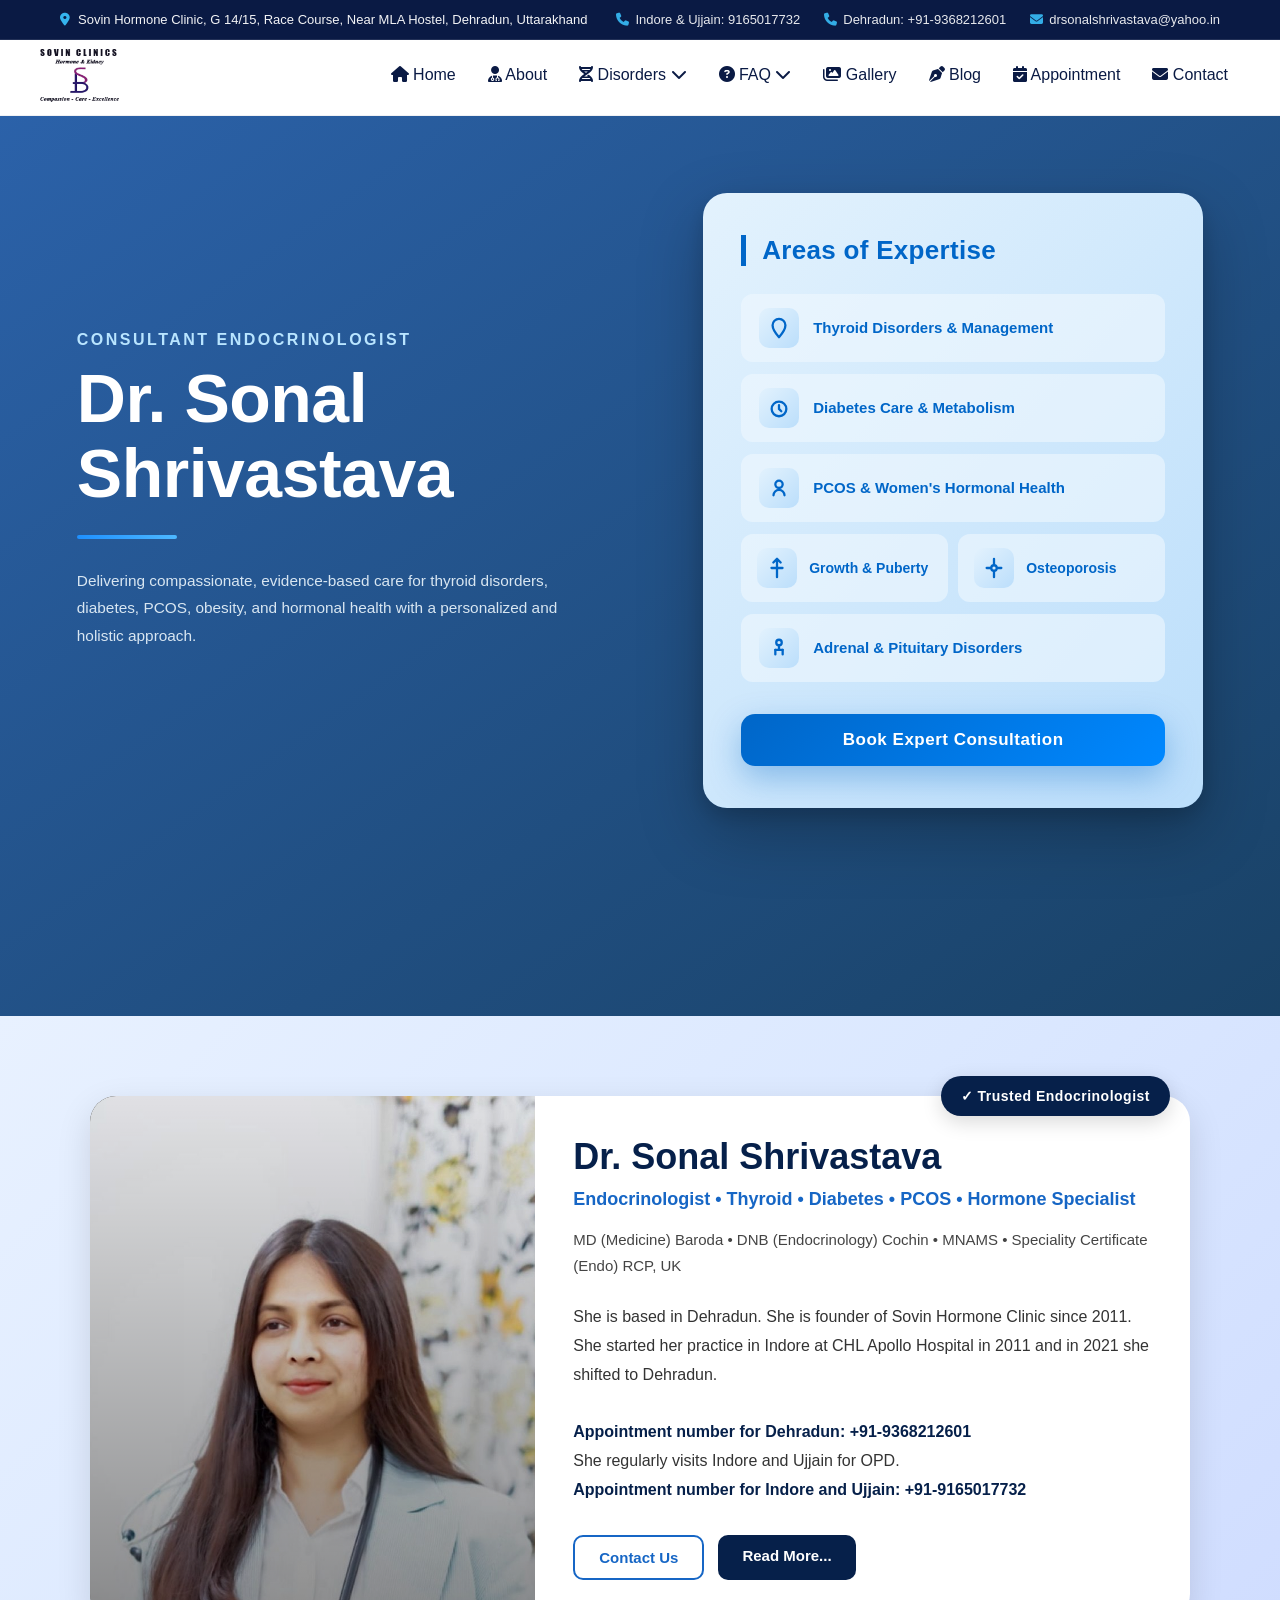
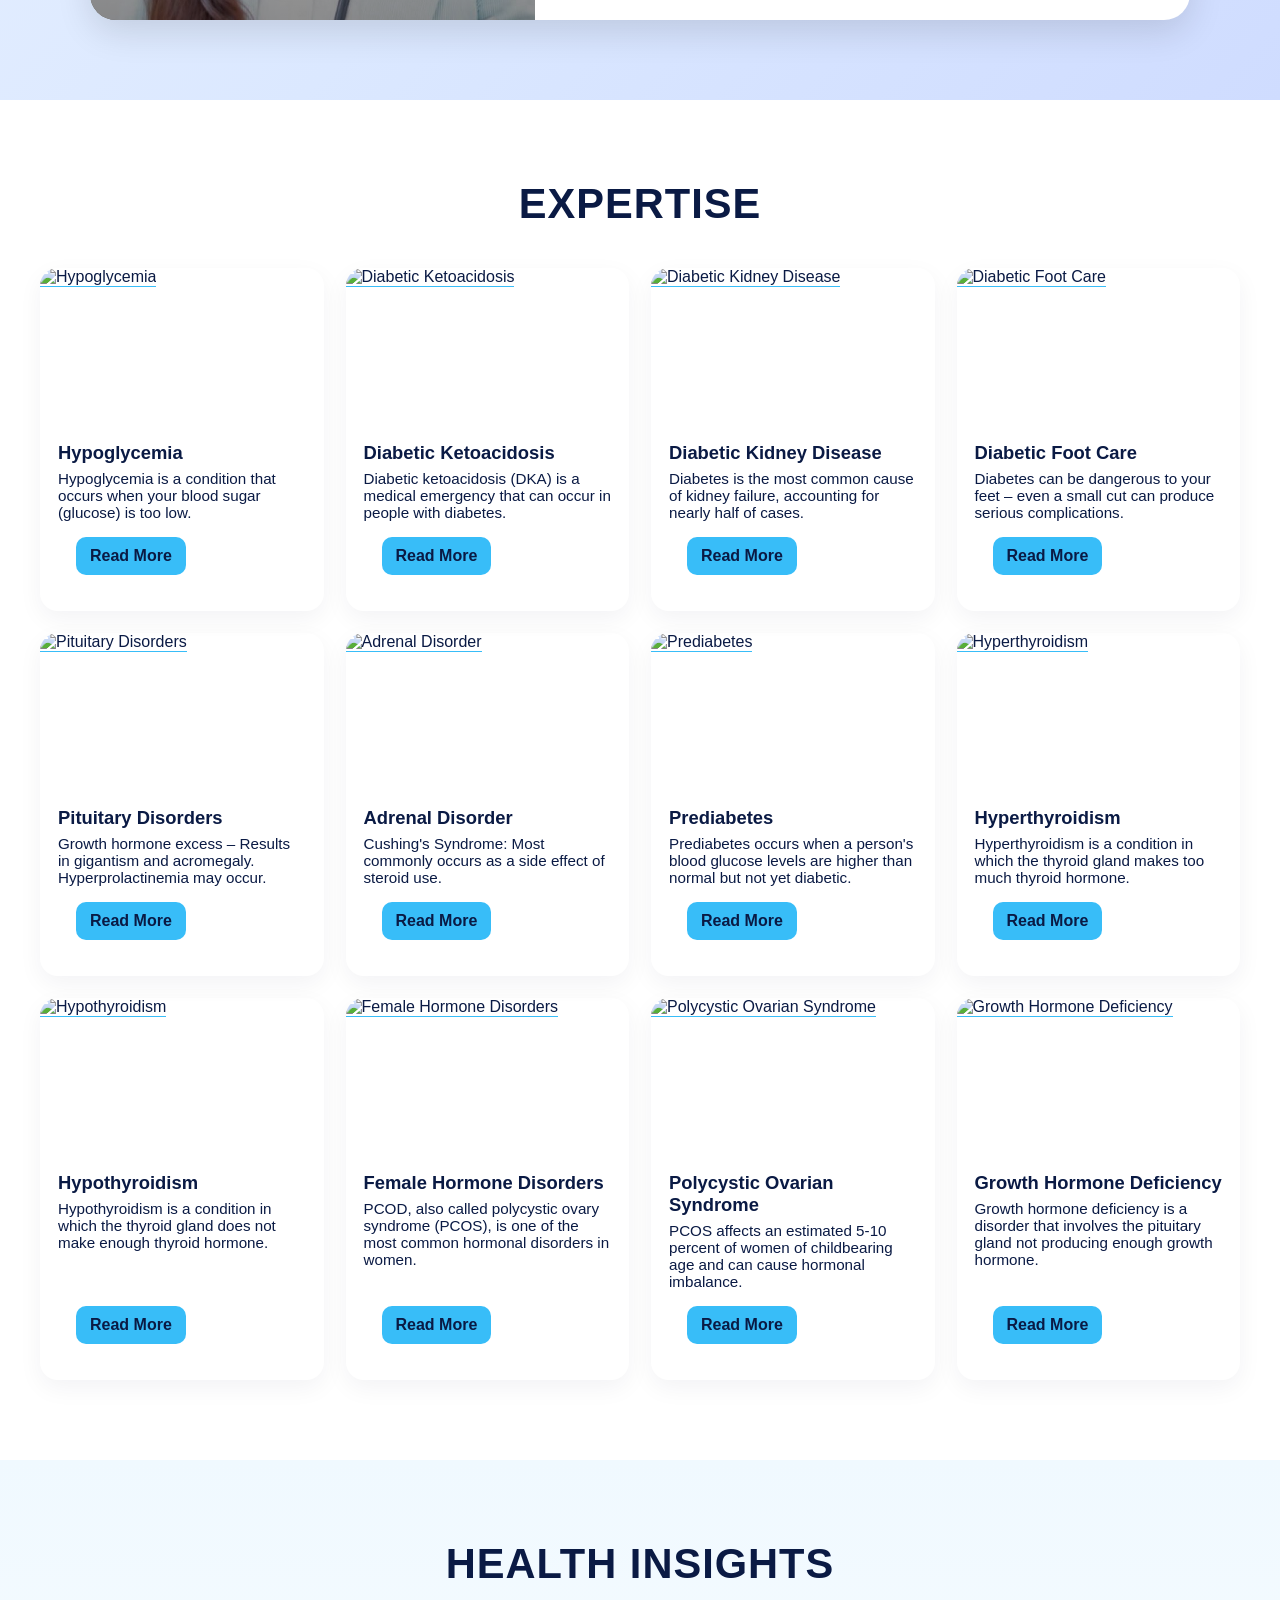
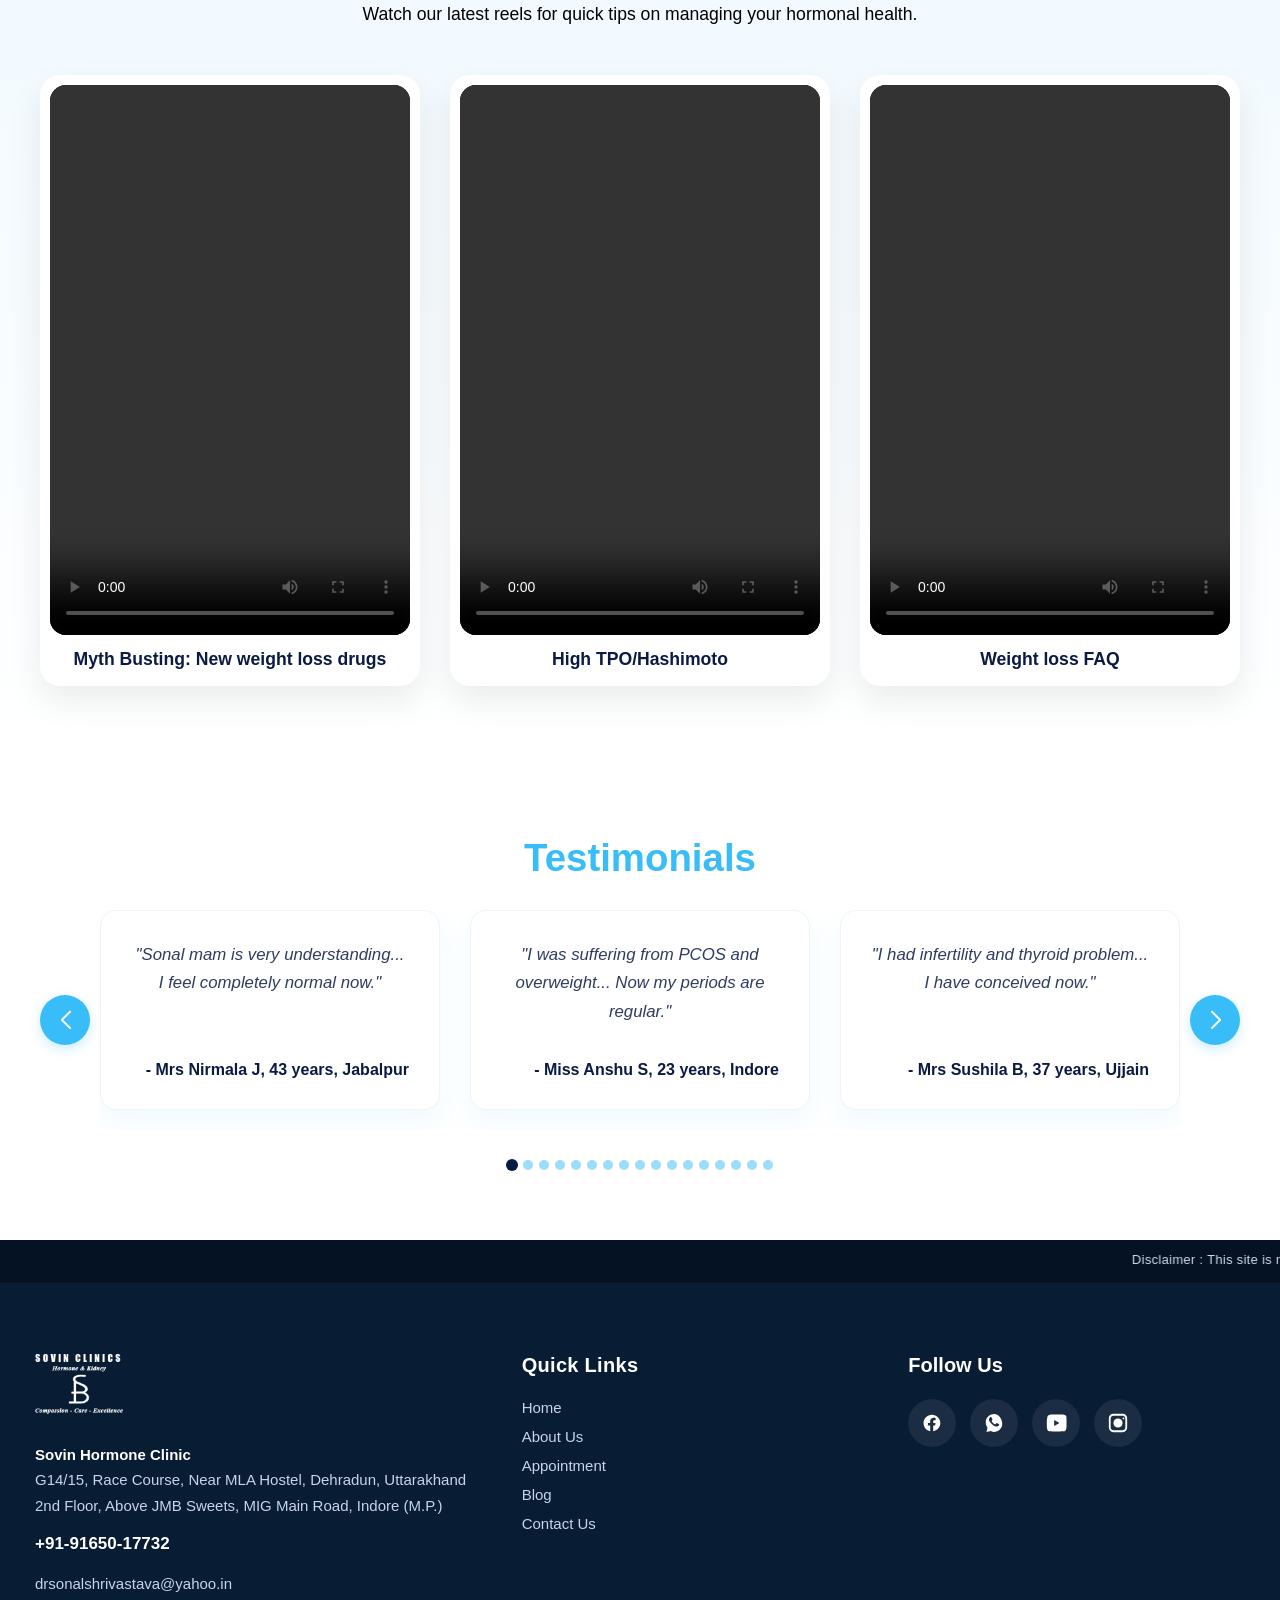
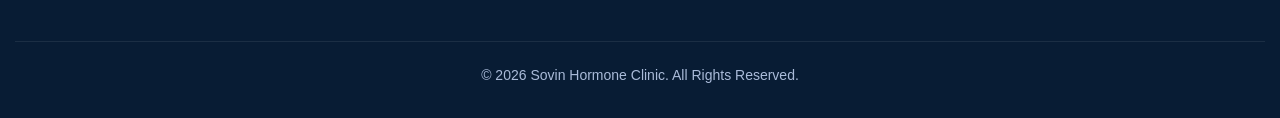
==== commit bdf399c8: "fix testimonial navigation issue" ====
--- a/index.html
+++ b/index.html
@@ -1311,22 +1311,25 @@
     </div>
   </section>  <!-- TESTIMONIALS -->
   <section class="testimonials-section">
-    <div class="container" style="max-width:1200px; margin:0 auto; position:relative; padding:0 20px;">
+    <div class="container" style="max-width:1200px; margin:0 auto; position:relative; padding:0 60px;">
       <h1>Testimonials</h1>
       
-      <!-- Swiper -->
-      <div class="swiper testimonialSwiper">
-        <div class="swiper-wrapper" id="testimonialTrack">
-          <!-- Slides injected via JS -->
+      <!-- Swiper Wrapper with Navigation -->
+      <div style="position: relative;">
+        <!-- Swiper -->
+        <div class="swiper testimonialSwiper">
+          <div class="swiper-wrapper" id="testimonialTrack">
+            <!-- Slides injected via JS -->
+          </div>
         </div>
-      </div>
-
-      <!-- Controls Wrapper (Flexbox) -->
-      <div class="testimonial-controls">
+
+        <!-- Navigation Buttons -->
         <div class="swiper-button-prev t-prev"></div>
-        <div class="swiper-pagination t-pagination"></div>
         <div class="swiper-button-next t-next"></div>
       </div>
+
+      <!-- Pagination (centered below) -->
+      <div class="swiper-pagination t-pagination"></div>
 
       <style>
         .testimonialSwiper {
@@ -1358,22 +1361,13 @@
           text-align: right;
         }
 
-        /* Flex Container for Controls */
-        .testimonial-controls {
-          display: flex;
-          align-items: center;
-          justify-content: center;
-          gap: 30px;
-          margin-top: 20px;
-          position: relative;
-          width: 100%;
-        }
-
-        /* Buttons Reset & Style */
+        /* Navigation Buttons */
         .t-prev, .t-next {
-          position: static !important; /* Remove absolute positioning */
-          width: 80px !important;
-          height: 40px !important;
+          position: absolute !important;
+          top: 50% !important;
+          transform: translateY(-50%) !important;
+          width: 50px !important;
+          height: 50px !important;
           background: var(--sky);
           border-radius: 50px;
           color: #fff !important;
@@ -1383,6 +1377,16 @@
           justify-content: center;
           transition: 0.3s;
           box-shadow: 0 4px 12px rgba(56, 189, 248, 0.25);
+          z-index: 10;
+          cursor: pointer;
+        }
+
+        .t-prev {
+          left: -60px !important;
+        }
+
+        .t-next {
+          right: -60px !important;
         }
         
         .t-prev:after, .t-next:after {
@@ -1392,17 +1396,19 @@
 
         .t-prev:hover, .t-next:hover {
           background: var(--navy);
-          transform: translateY(-2px);
+          transform: translateY(-50%) scale(1.1) !important;
           box-shadow: 0 6px 16px rgba(10, 26, 68, 0.2);
         }
 
         /* Pagination Style */
         .t-pagination {
-          position: static !important; /* Remove absolute positioning */
+          position: static !important;
           width: auto !important;
           display: flex;
           align-items: center;
+          justify-content: center;
           gap: 6px;
+          margin-top: 30px;
         }
 
         .swiper-pagination-bullet {
@@ -1419,6 +1425,31 @@
           opacity: 1;
           transform: scale(1.2);
         }
+
+        /* Responsive adjustments */
+        @media (max-width: 768px) {
+          .testimonials-section .container {
+            padding: 0 20px !important;
+          }
+
+          .t-prev, .t-next {
+            width: 40px !important;
+            height: 40px !important;
+          }
+
+          .t-prev {
+            left: -10px !important;
+          }
+
+          .t-next {
+            right: -10px !important;
+          }
+
+          .t-prev:after, .t-next:after {
+            font-size: 14px !important;
+          }
+        }
+
       </style>
       </style>
     </div>
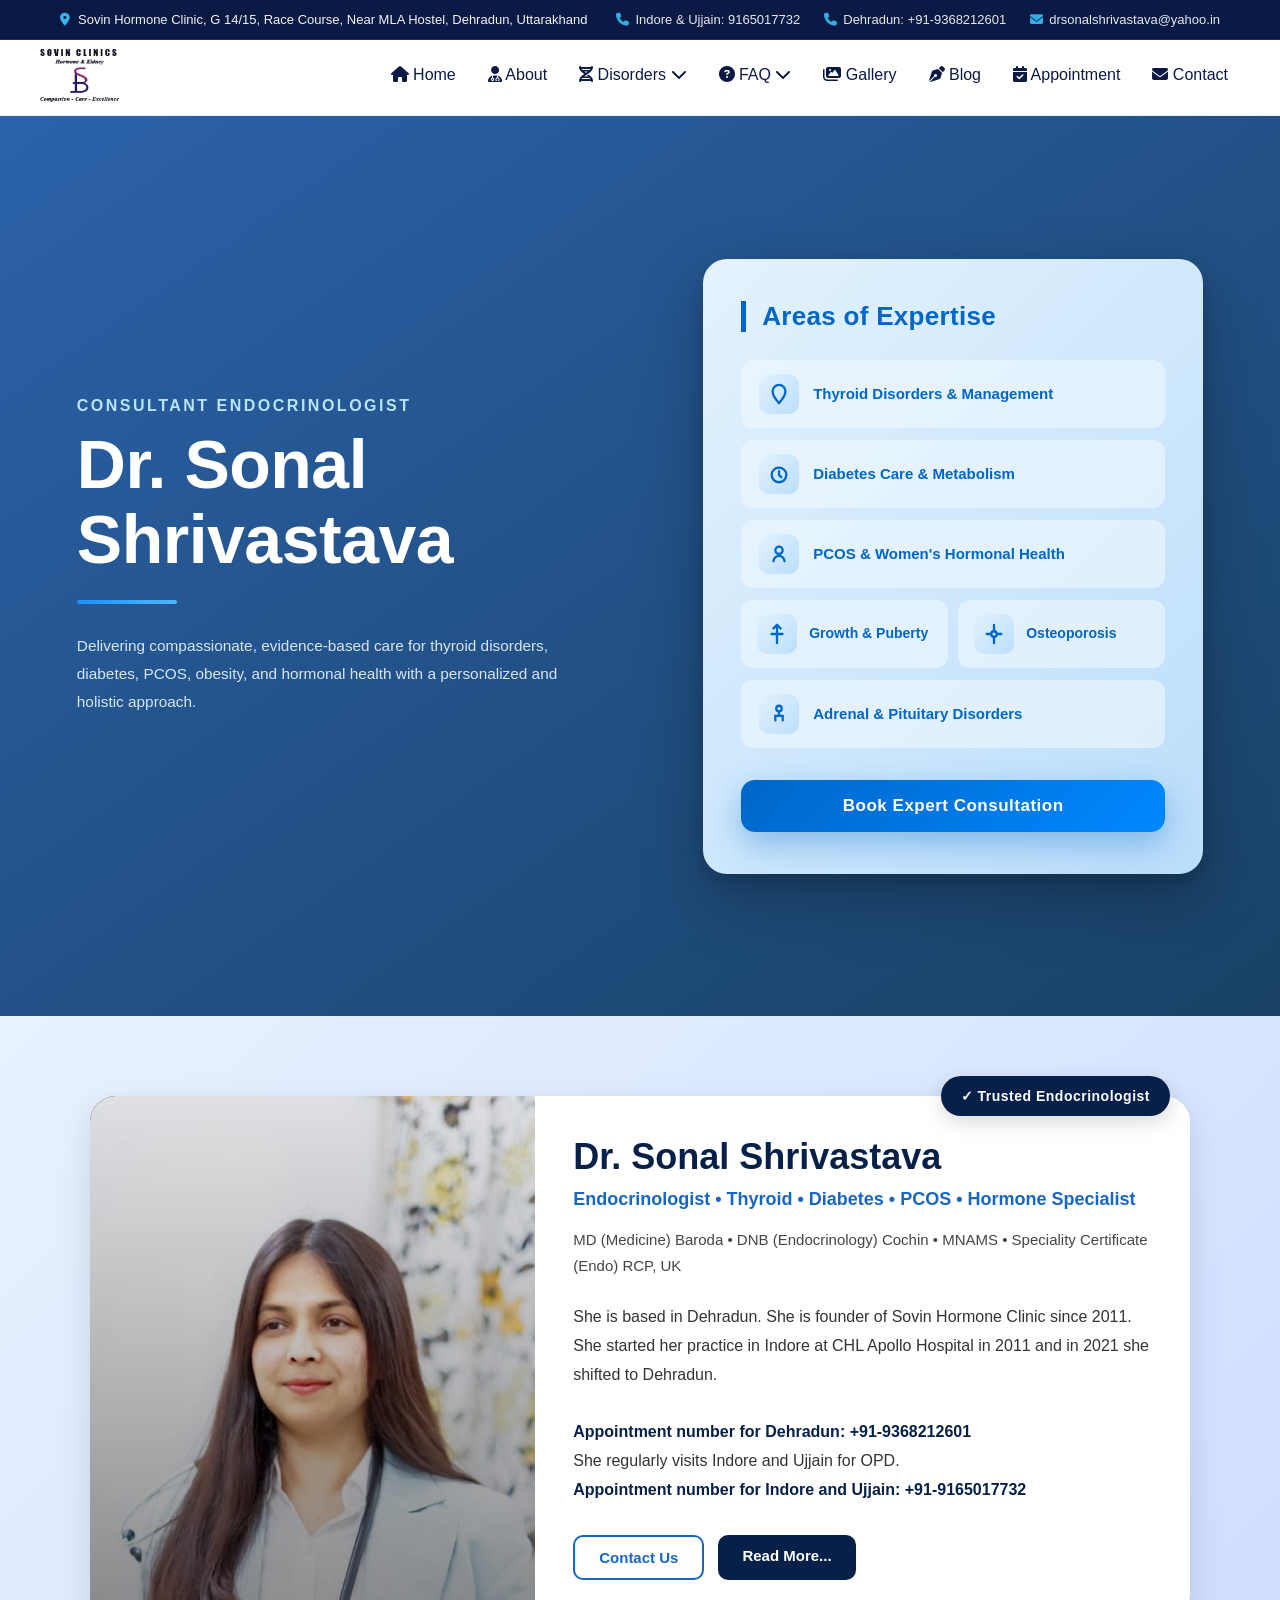
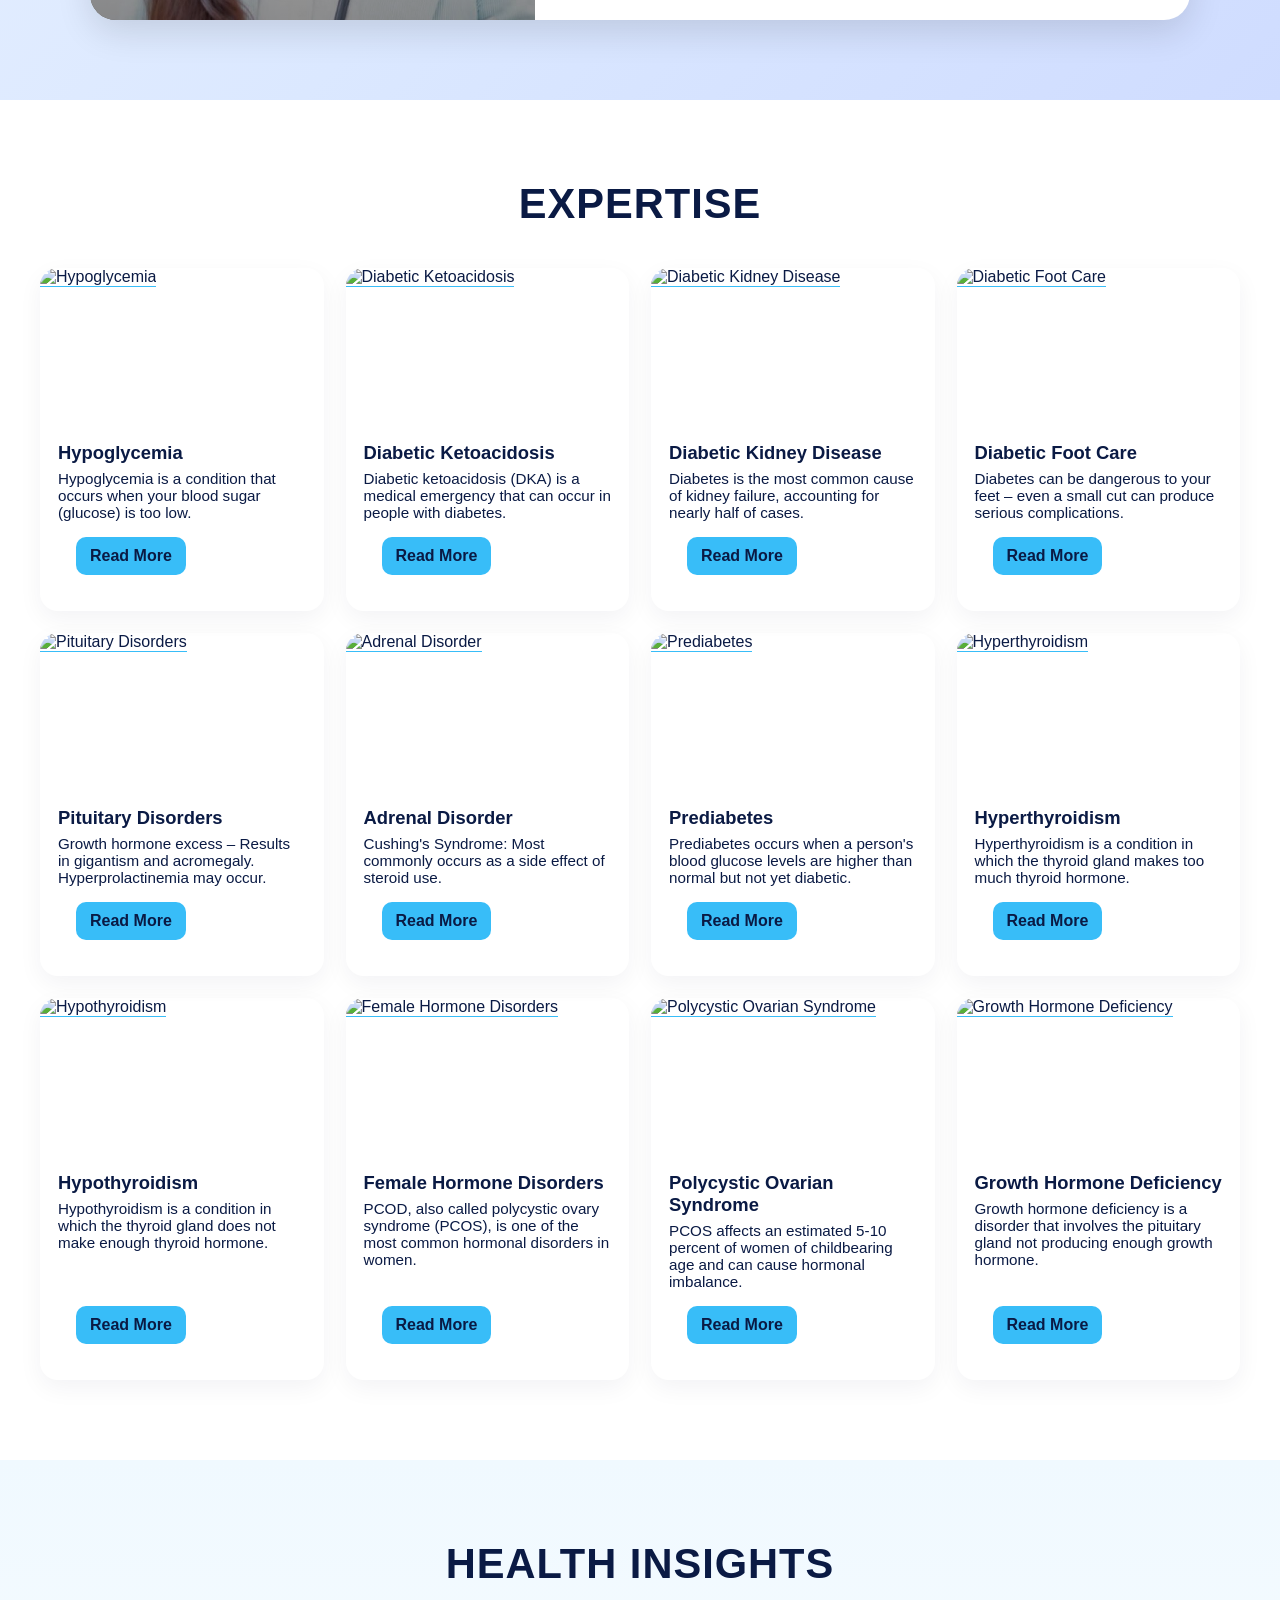
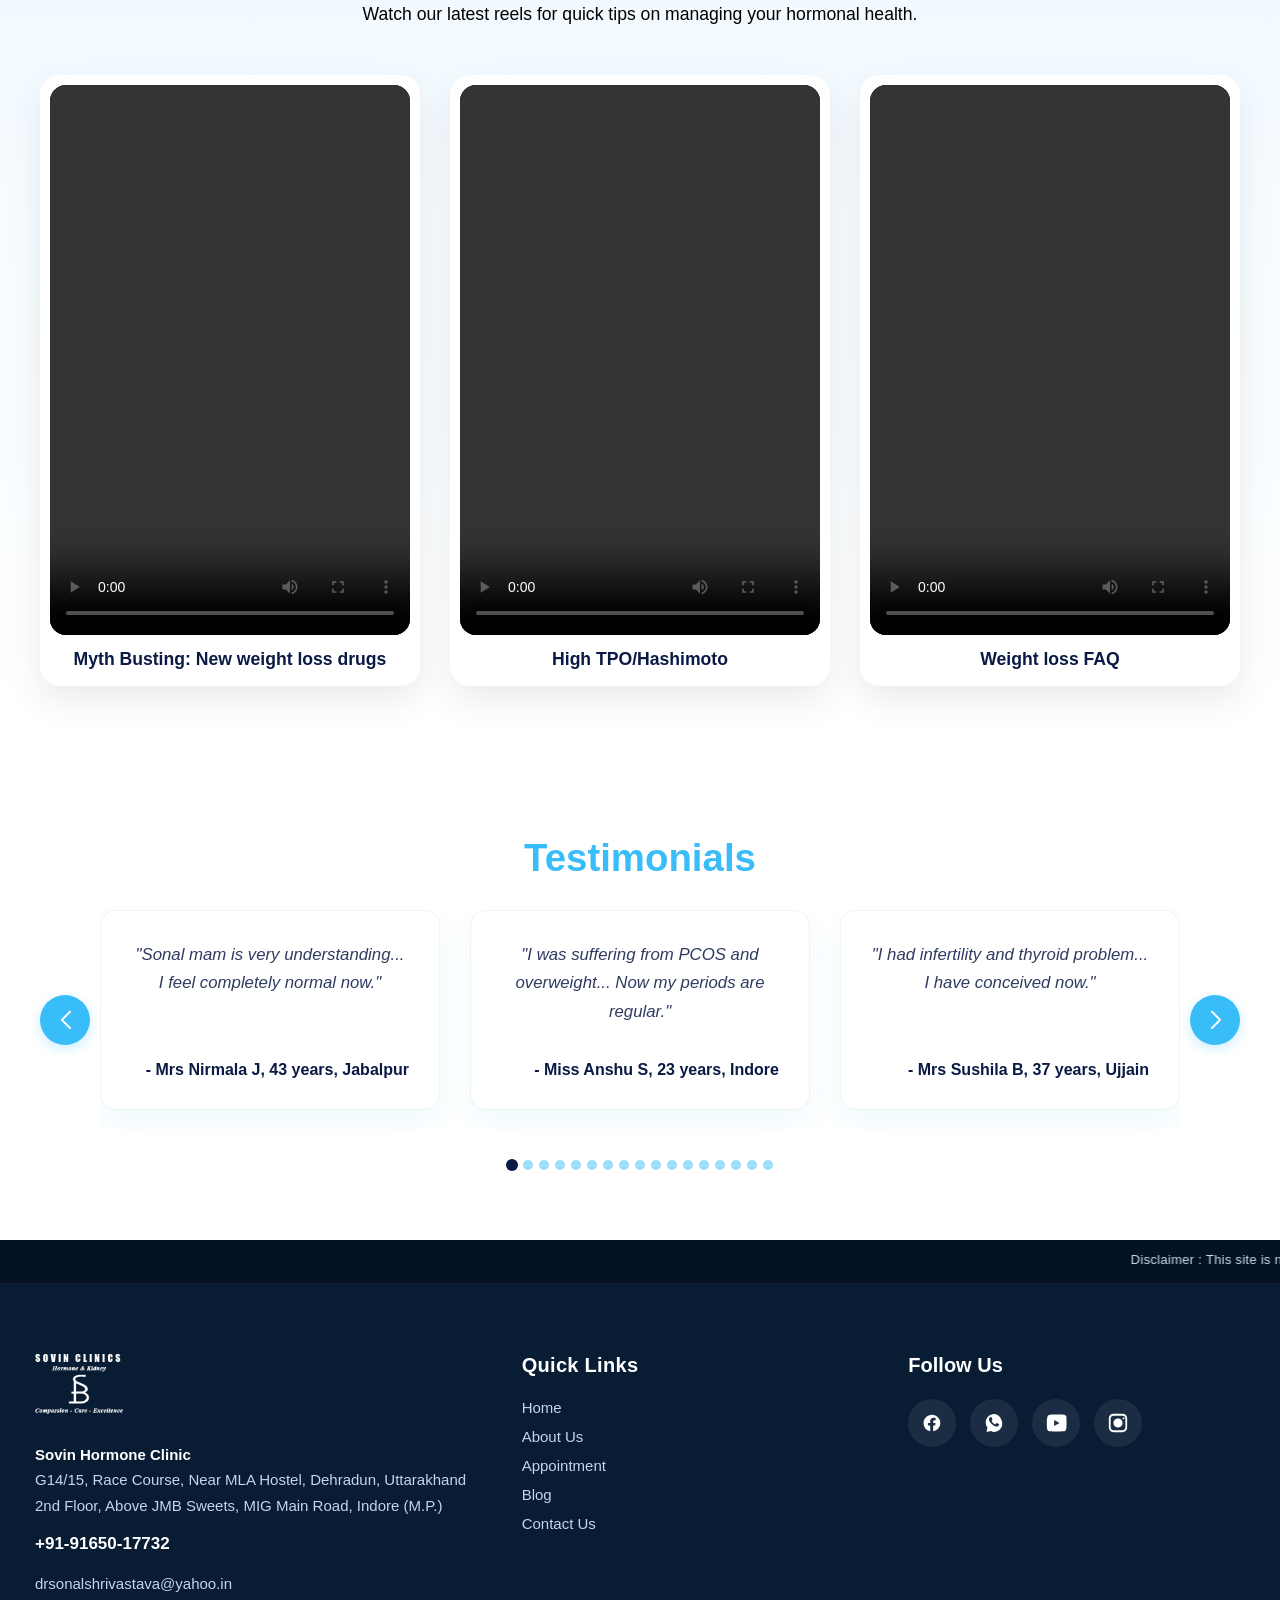
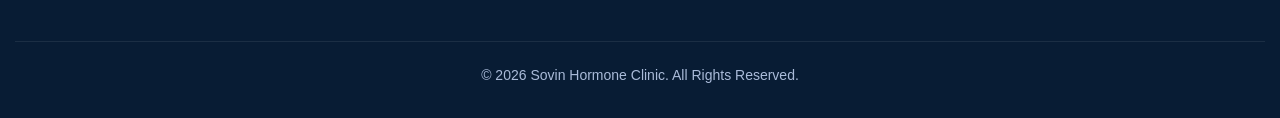
==== commit 82132c5a: "fix height issue" ====
--- a/index.html
+++ b/index.html
@@ -20,9 +20,12 @@
     /* ---------- Hero / Swiper ---------- */
     .hero-section {
       width: 100%;
-      height: 100vh;
+      min-height: 100vh;
       position: relative;
       overflow: hidden;
+      display: flex;
+      flex-direction: column;
+      justify-content: center;
     }
 
     .swiper {
@@ -414,17 +417,7 @@
       }
     }
 
-    .hero-section {
-      margin-top: 0;
-      min-height: 90vh; /* Decreased from 120vh */
-    }
-
-    @media (max-width: 768px) {
-      .hero-section {
-        height: auto !important;
-        min-height: 100vh !important;
-      }
-    }
+
   </style>
 </head>
 
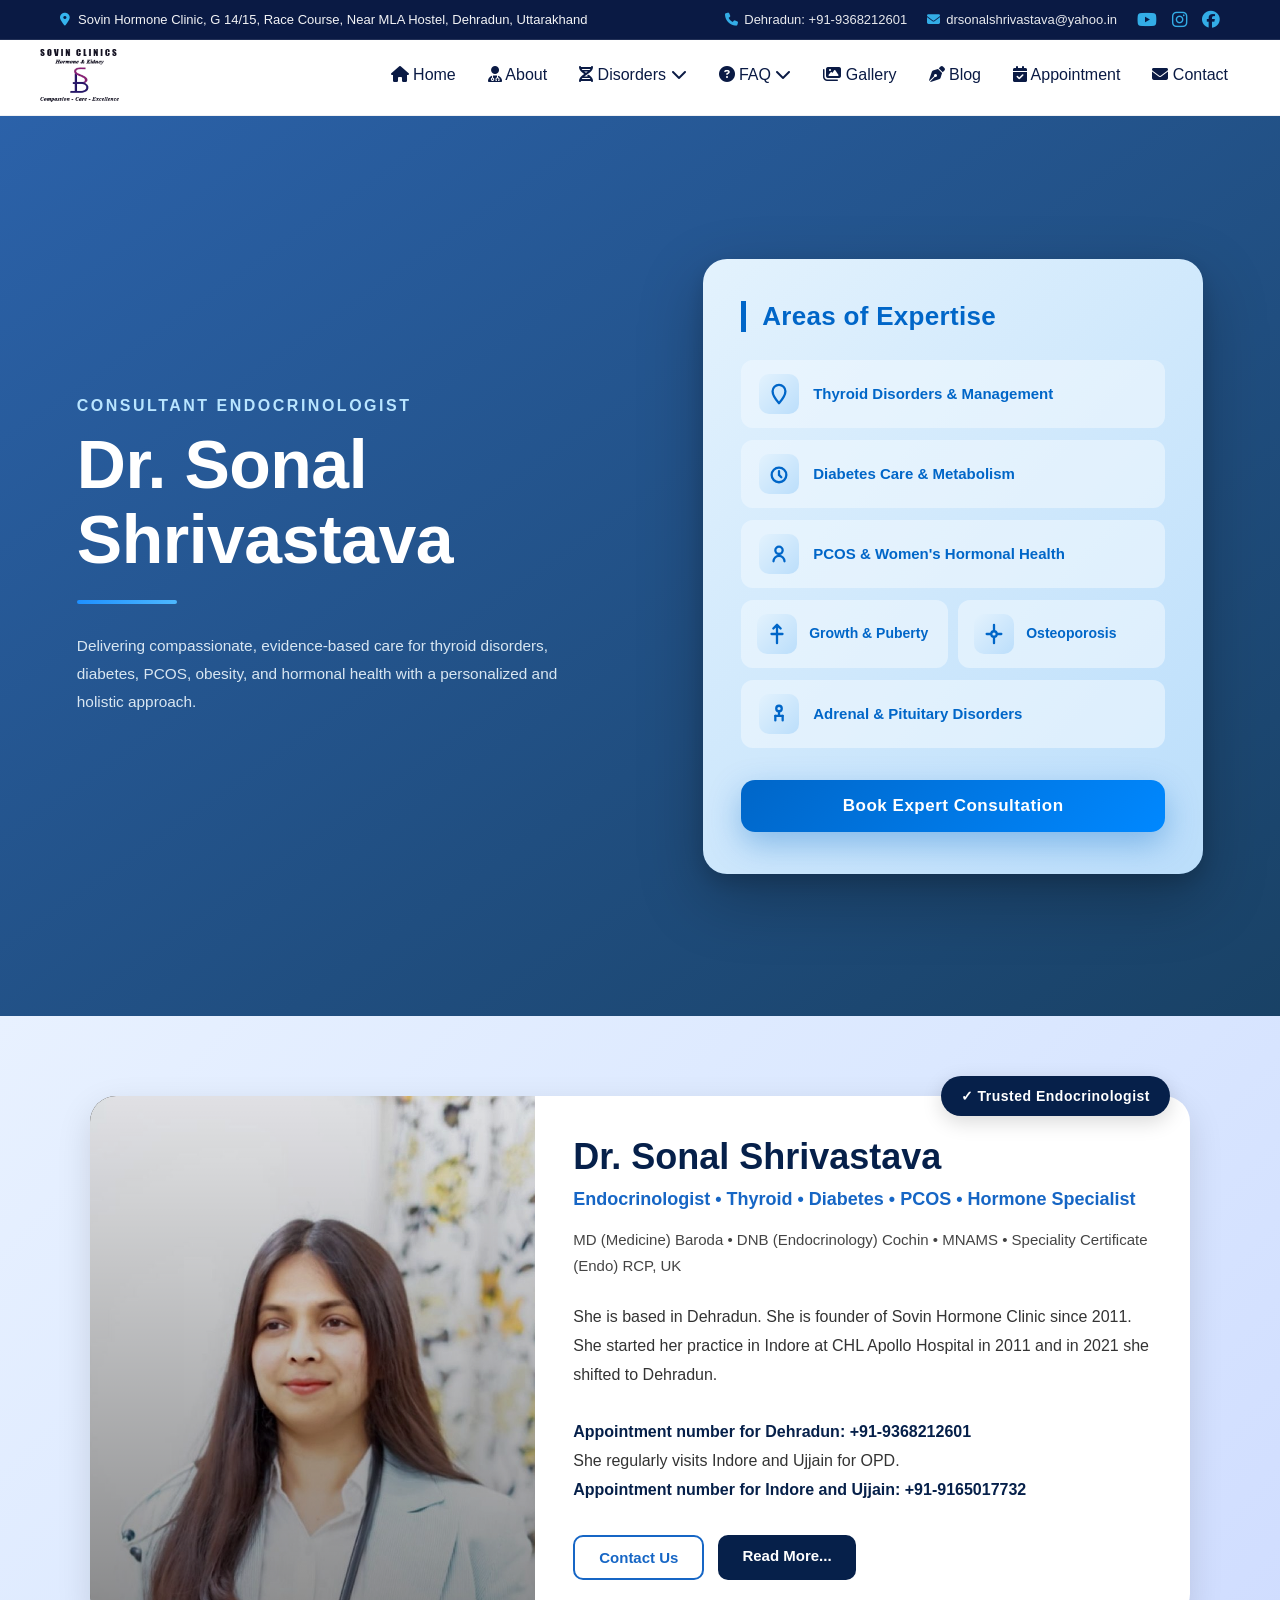
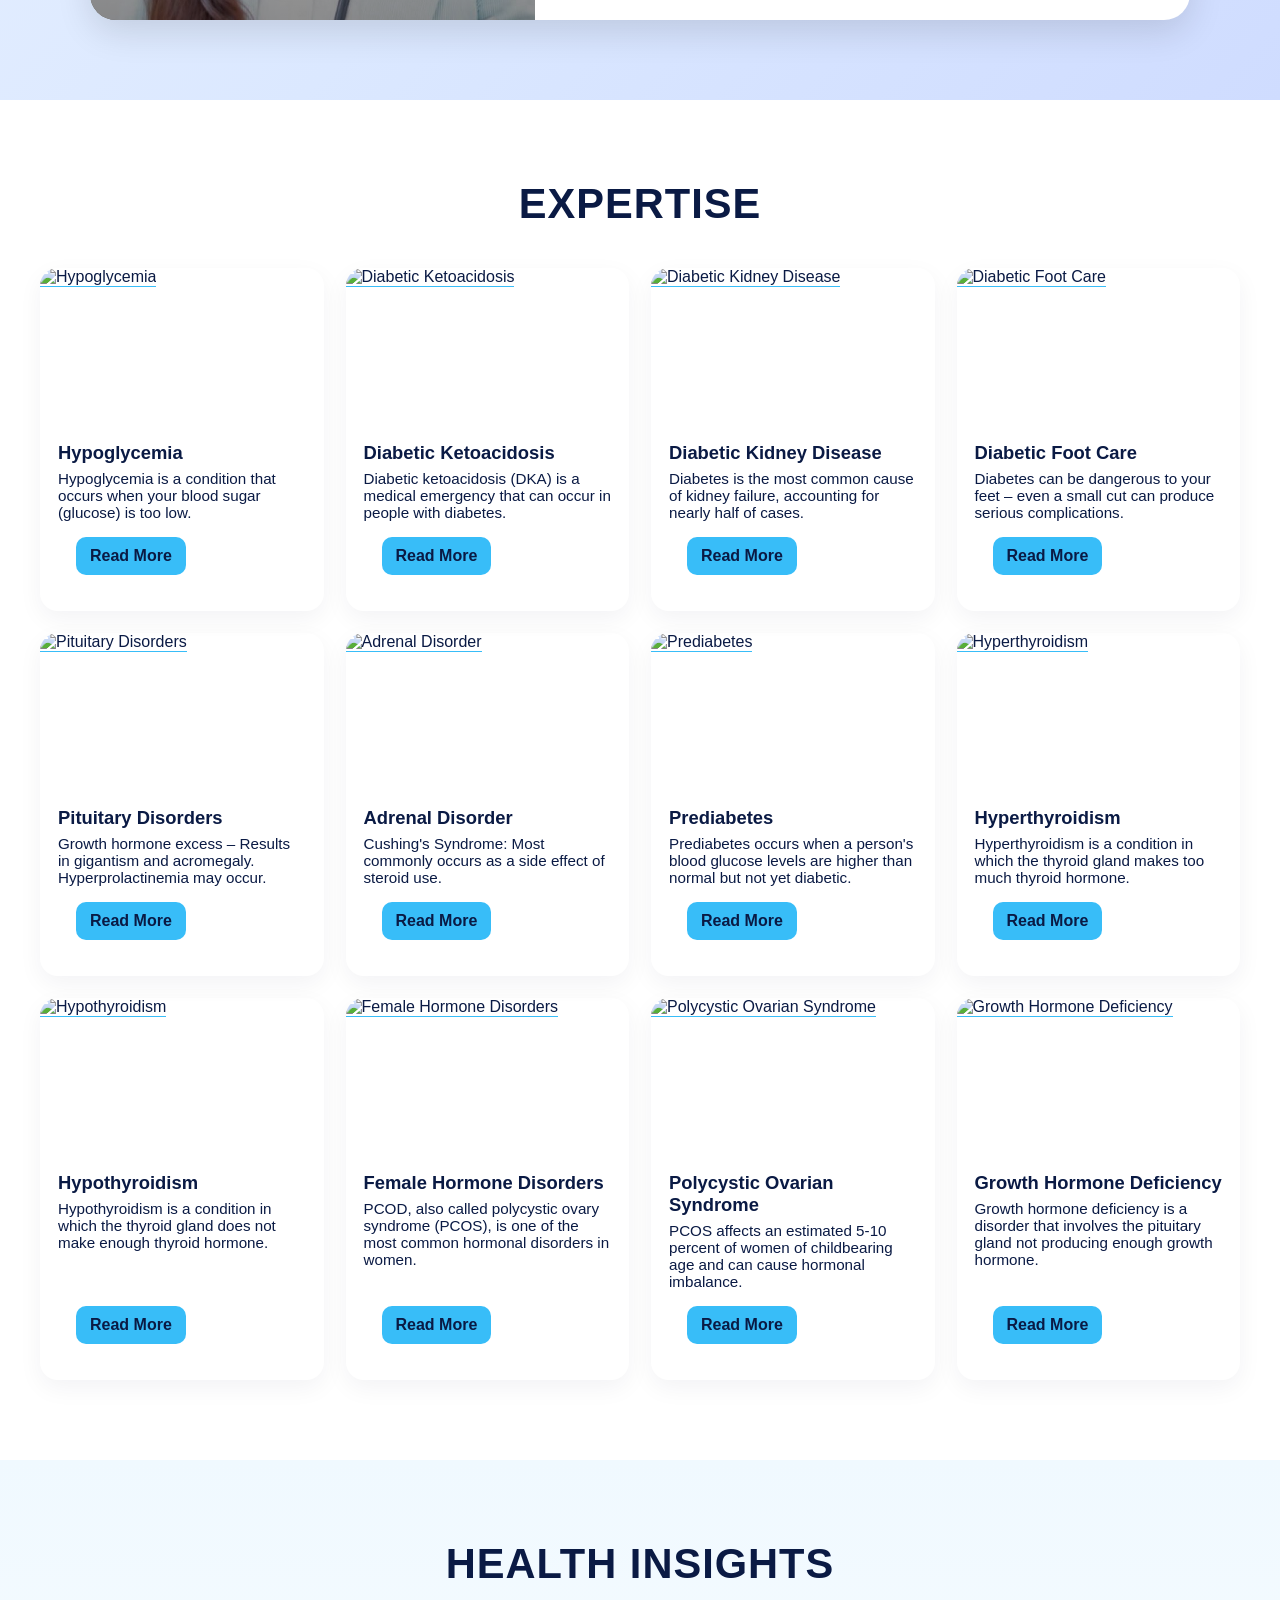
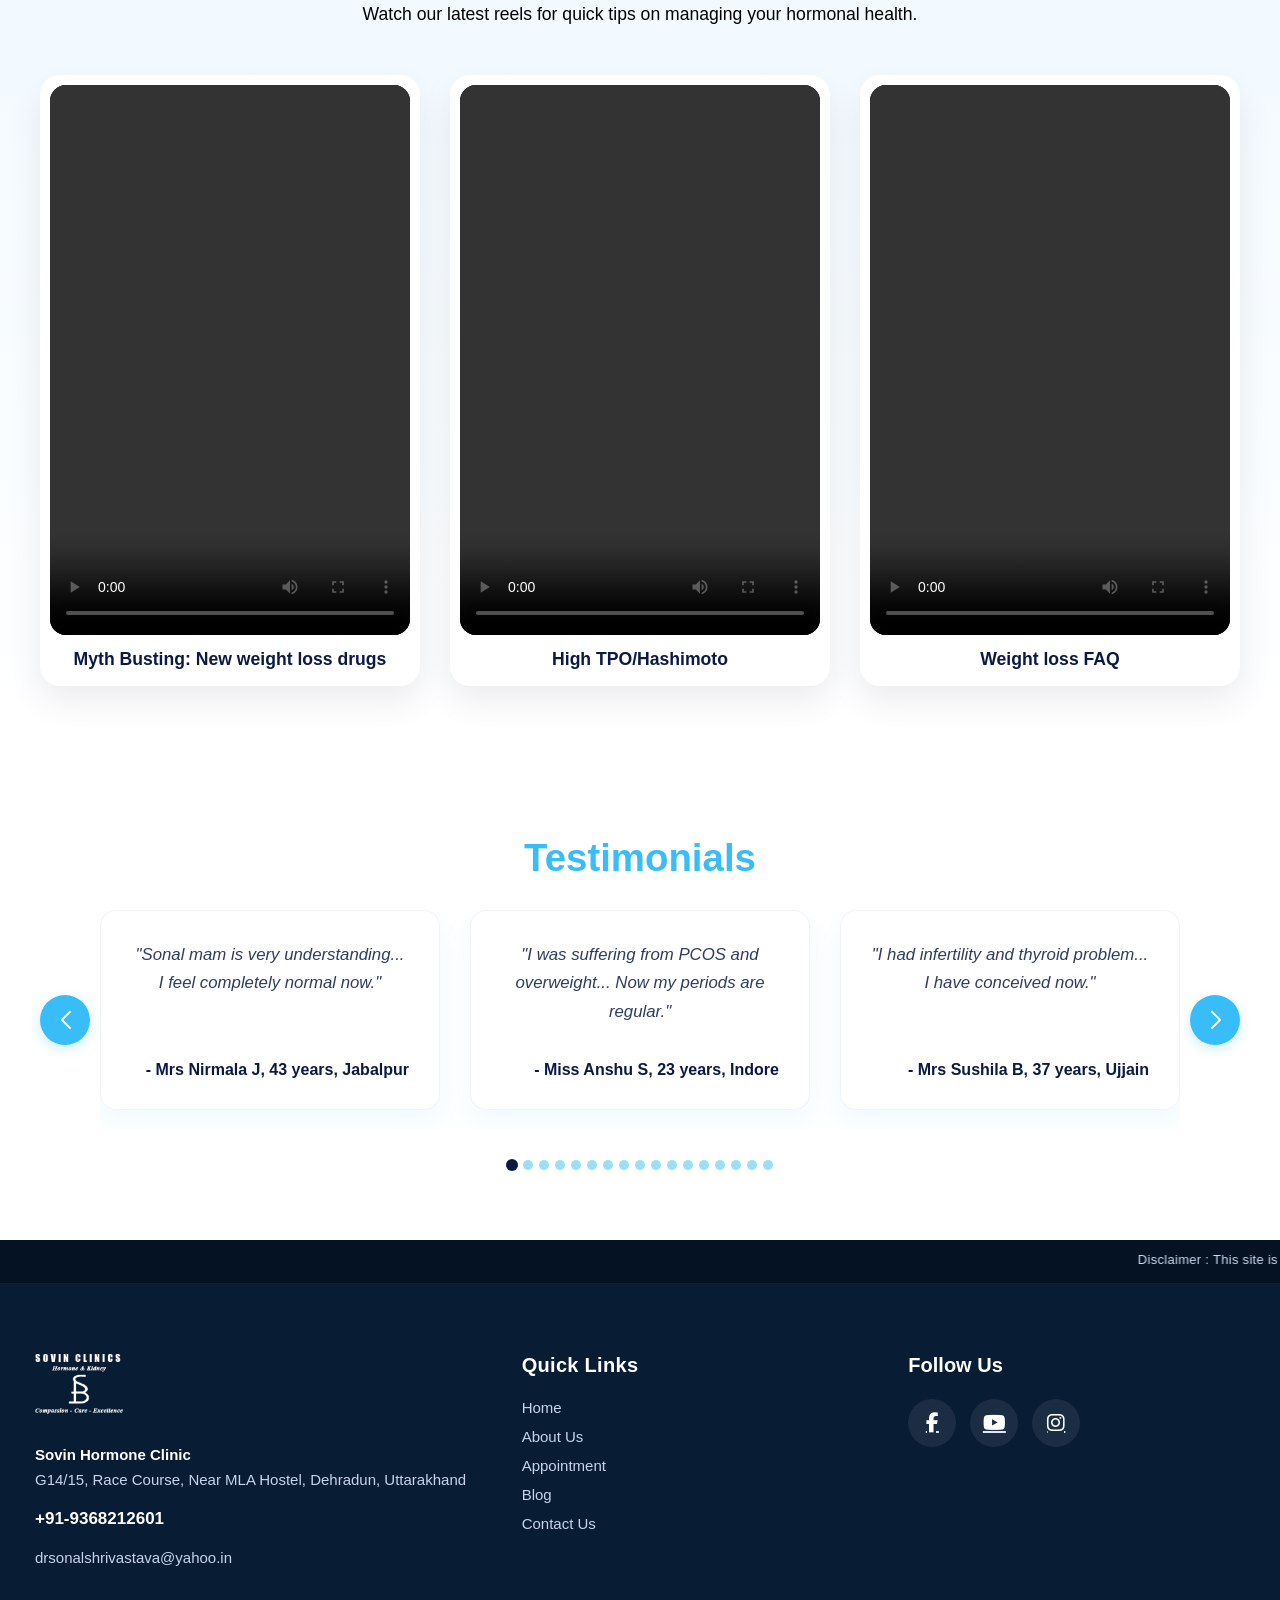
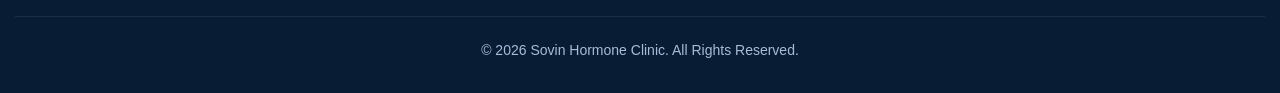
==== commit a2d830a5: "final chnages" ====
--- a/index.html
+++ b/index.html
@@ -4,6 +4,7 @@
 <head>
   <meta charset="UTF-8" />
   <meta name="viewport" content="width=device-width, initial-scale=1.0" />
+  <meta name="keywords" content="best endocrinologist in Dehradun, Top endocrinologist in Dehradun, Top hormone specialist in Dehradun, Best hormone specialist in Dehradun, Top thyroid specialist in Dehradun, Top thyroid doctor in Dehradun, Top diabetes doctor in Dehradun, Best diabetes doctor in Dehradun, Top height doctor in Dehradun, Best height doctor in Dehradun, Top PCOS doctor in Dehradun, Best PCOS doctor in Dehradun, Top infertility doctor in Dehradun, Best infertility doctor in Dehradun, Best Doctor for Hirsutism in Dehradun, Best Doctor for acne in Dehradun, Best Doctor for Thyroid in Dehradun, Best Doctor for Diabetes in Dehradun, Best Doctor for PCOS in Dehradun, Best Doctor for Height in Dehradun, Best Doctor for infertility in Dehradun, Lady Hormone Doctor in Dehradun, Hormone specialist, Endocrinologist, Thyroid specialist, PCOS specialist, Height specialist, Diabetologist, Diabetes doctor, Thyroid doctor, Infertility specialist, PCOS doctor">
   <title>Dr. Sonal Shrivastava — Hormone Clinic</title>
 
   <!-- Font Awesome -->
@@ -425,18 +426,15 @@
 
 <header class="site-header">
 
-  <!-- TOP BAR (visible >= 1025px) -->
-  <div class="header-top desktop-only">
+  <!-- TOP BAR (visible all screens) -->
+  <div class="header-top">
     <div class="container-desktop top-container">
       <div class="top-left">
         <i class="fa-solid fa-location-dot"></i>
         <span>Sovin Hormone Clinic, G 14/15, Race Course, Near MLA Hostel, Dehradun, Uttarakhand</span>
       </div>
       <div class="top-right">
-        <div class="contact-item">
-          <i class="fa-solid fa-phone"></i>
-          <span>Indore & Ujjain: 9165017732</span>
-        </div>
+
         <div class="contact-item">
           <i class="fa-solid fa-phone"></i>
           <span>Dehradun: +91-9368212601</span>
@@ -444,6 +442,11 @@
         <div class="contact-item">
           <i class="fa-solid fa-envelope"></i>
           <a href="mailto:drsonalshrivastava@yahoo.in">drsonalshrivastava@yahoo.in</a>
+        </div>
+        <div class="contact-item social-icons">
+             <a href="https://youtube.com/@drsonalhormonespecialist6712?si=hwQRHN_GjXfHfFyG" target="_blank"><i class="fa-brands fa-youtube"></i></a>
+             <a href="https://www.instagram.com/drsonalendo?igsh=bjd3M3Z5bGYxOHpj&utm_source=qr" target="_blank"><i class="fa-brands fa-instagram"></i></a>
+             <a href="https://www.facebook.com/share/17mf5FjAiR/?mibextid=wwXIfr" target="_blank"><i class="fa-brands fa-facebook"></i></a>
         </div>
       </div>
     </div>
@@ -1485,11 +1488,10 @@
         <div style="font-size:15px;line-height:1.7;color:#c7d4ec;">
           <p style="margin:0 0 12px;">
             <strong style="color:#fff;">Sovin Hormone Clinic</strong><br />
-            G14/15, Race Course, Near MLA Hostel, Dehradun, Uttarakhand<br>
-            2nd Floor, Above JMB Sweets, MIG Main Road, Indore (M.P.)
+            G14/15, Race Course, Near MLA Hostel, Dehradun, Uttarakhand
           </p>
           <p style="margin:0 0 12px; font-weight:600; font-size:17px; color:#fff;">
-            +91-91650-17732
+            +91-9368212601
           </p>
           <p style="margin:0;">
             <a href="mailto:drsonalshrivastava@yahoo.in" style="color:#c7d4ec;text-decoration:none;">drsonalshrivastava@yahoo.in</a>
@@ -1541,7 +1543,7 @@
 
         <div style="display:flex;gap:14px; flex-wrap:wrap;">
           <!-- FB -->
-          <a href="#" style="
+          <a href="https://www.facebook.com/share/17mf5FjAiR/?mibextid=wwXIfr" target="_blank" style="
             width:48px;height:48px;
             border-radius:50%;
             background:rgba(255,255,255,0.08);
@@ -1549,27 +1551,11 @@
             backdrop-filter:blur(7px);
             transition:0.3s;
           " onmouseover="this.style.background='#1877F2'" onmouseout="this.style.background='rgba(255,255,255,0.08)'">
-            <svg width="20" height="20" viewBox="0 0 24 24" fill="#ffffff">
-              <path d="M22 12.07C22 6.48 17.52 2 11.93 2C6.35 2 1.87 6.48 1.87 12.07C1.87 17 5.26 21.06 9.84 22V14.9H7.08V12.07H9.84V9.92C9.84 7.2 11.41 5.74 13.9 5.74C15.09 5.74 16.34 5.95 16.34 5.95V8.63H15.06C13.8 8.63 13.42 9.4 13.42 10.19V12.07H16.22L15.78 14.9H13.42V22C18 21.06 22 17 22 12.07Z" />
-            </svg>
+            <i class="fa-brands fa-facebook-f" style="color:white; font-size:20px;"></i>
           </a>
 
-          <!-- WHATSAPP -->
-          <a href="#" style="
-            width:48px;height:48px;
-            border-radius:50%;
-            background:rgba(255,255,255,0.08);
-            display:flex;align-items:center;justify-content:center;
-            backdrop-filter:blur(7px);
-            transition:0.3s;
-          " onmouseover="this.style.background='#25D366'" onmouseout="this.style.background='rgba(255,255,255,0.08)'">
-            <svg width="22" height="22" viewBox="0 0 32 32" fill="#ffffff">
-              <path d="M16 3C9.37 3 4 8.37 4 15c0 2.89.94 5.56 2.52 7.73L5 29l6.45-1.48C13.21 28.49 14.56 29 16 29c6.63 0 12-5.37 12-12S22.63 3 16 3zm7.19 16.39c-.3.85-1.76 1.62-2.41 1.72-.62.1-1.42.14-2.3-.14-.53-.17-1.21-.4-2.07-.78-3.64-1.58-6-5.26-6.18-5.51-.18-.25-1.48-1.97-1.48-3.75 0-1.79.94-2.67 1.28-3.03.34-.36.74-.45.98-.45.24 0 .49 0 .7.01.22.01.53-.09.83.63.3.72 1.01 2.51 1.1 2.69.09.18.15.4.03.65-.12.25-.18.4-.36.62-.18.22-.38.48-.54.64-.18.18-.37.38-.16.74.21.36.94 1.57 2.02 2.54 1.39 1.25 2.58 1.65 2.94 1.83.36.18.57.15.78-.09.21-.25.9-1.05 1.15-1.41.25-.36.48-.3.81-.18.33.12 2.1.99 2.46 1.17.36.18.6.27.69.42.09.15.09.88-.21 1.73z" />
-            </svg>
-          </a>
-
           <!-- YOUTUBE -->
-          <a href="#" style="
+          <a href="https://youtube.com/@drsonalhormonespecialist6712?si=hwQRHN_GjXfHfFyG" target="_blank" style="
             width:48px;height:48px;
             border-radius:50%;
             background:rgba(255,255,255,0.08);
@@ -1577,13 +1563,11 @@
             backdrop-filter:blur(7px);
             transition:0.3s;
           " onmouseover="this.style.background='#FF0000'" onmouseout="this.style.background='rgba(255,255,255,0.08)'">
-            <svg width="22" height="22" viewBox="0 0 24 24" fill="#ffffff">
-              <path d="M23.5 6.2s-.2-1.6-.9-2.3c-.8-.8-1.7-.9-2.1-.9-3-.2-7.5-.2-7.5-.2s-4.5 0-7.5.2c-.4 0-1.3.1-2.1.9-.7.7-.9 2.3-.9 2.3S2 8.1 2 10v4c0 1.9.2 3.8.2 3.8s.2 1.6.9 2.3c.8.8 1.8.8 2.3.9 1.7.2 7.4.2 7.4.2s4.5 0 7.5-.2c.4-.1 1.3-.1 2.1-.9.7-.7.9-2.3.9-2.3s.2-1.9.2-3.8v-4c0-1.9-.2-3.8-.2-3.8zM10 15.3V8.7l5.8 3.3-5.8 3.3z" />
-            </svg>
+             <i class="fa-brands fa-youtube" style="color:white; font-size:20px;"></i>
           </a>
 
           <!-- INSTAGRAM -->
-          <a href="#" style="
+          <a href="https://www.instagram.com/drsonalendo?igsh=bjd3M3Z5bGYxOHpj&utm_source=qr" target="_blank" style="
             width:48px;height:48px;
             border-radius:50%;
             background:rgba(255,255,255,0.08);
@@ -1591,9 +1575,7 @@
             backdrop-filter:blur(7px);
             transition:0.3s;
           " onmouseover="this.style.background='#E1306C'" onmouseout="this.style.background='rgba(255,255,255,0.08)'">
-            <svg width="22" height="22" viewBox="0 0 24 24" fill="#ffffff">
-              <path d="M7 2C4.2 2 2 4.2 2 7v10c0 2.8 2.2 5 5 5h10c2.8 0 5-2.2 5-5V7c0-2.8-2.2-5-5-5H7zm10 2c1.7 0 3 1.3 3 3v10c0 1.7-1.3 3-3 3H7c-1.7 0-3-1.3-3-3V7c0-1.7 1.3-3 3-3h10zm-5 3a5 5 0 100 10 5 5 0 000-10zm6-1a1 1 0 110 2 1 1 0 010-2z" />
-            </svg>
+             <i class="fa-brands fa-instagram" style="color:white; font-size:20px;"></i>
           </a>
         </div>
       </div>
--- a/header.css
+++ b/header.css
@@ -16,74 +16,113 @@
 .desktop-only{display:none}
 .mobile-only{display:none}
 
-/* header spacer */
-.header-spacer{height:72px}
+/* Sticky Header Wrapper */
+.site-header {
+  position: sticky;
+  top: 0;
+  z-index: 2200;
+  width: 100%;
+}
+
+/* header spacer - no longer needed with sticky header occupying space */
+.header-spacer{display:none}
 
 /* ---------------- DESKTOP (>=1025px) ---------------- */
 @media (min-width:1025px){
   .desktop-only{display:block}
   
-  /* Top Bar */
-  .header-top {
-    position: fixed;
-    top: 0;
-    left: 0;
-    right: 0;
-    height: 40px;
-    background: var(--navy);
-    color: var(--white);
-    z-index: 1201; 
+  .header-spacer { display: none; }
+
+  .header-desktop{
+    position:relative; top:auto; left:auto; right:auto; height:auto; min-height:76px;
+    background:var(--white);border-bottom:1px solid var(--gray-light);
+    z-index:1200;display:flex;align-items:center;padding:0 20px;
+  }
+}
+
+/* ---------------- TOP BAR (Global) ---------------- */
+.header-top {
+  position: relative;
+  background: var(--navy);
+  color: var(--white);
+  z-index: 1201; 
+  display: flex;
+  align-items: center;
+  font-size: 13px;
+  border-bottom: 1px solid rgba(255,255,255,0.1);
+  padding: 8px 0;
+}
+.header-top .top-container {
+  width: 100%;
+  max-width: 1200px;
+  margin: 0 auto;
+  display: flex;
+  justify-content: space-between;
+  align-items: center;
+  padding: 0 20px;
+  flex-wrap: wrap;
+  gap: 10px;
+}
+.header-top .top-left {
+  display: flex;
+  align-items: center;
+  gap: 8px;
+  font-weight: 500;
+  opacity: 0.95;
+  text-align: center;
+}
+.header-top .top-right {
+  display: flex;
+  align-items: center;
+  gap: 20px;
+  flex-wrap: wrap;
+  justify-content: center;
+}
+.header-top .contact-item {
+  display: flex;
+  align-items: center;
+  gap: 6px;
+  opacity: 0.9;
+}
+.header-top .contact-item a {
+  color: var(--white);
+  text-decoration: none;
+  transition: color 0.2s;
+}
+.header-top .contact-item a:hover {
+  color: var(--sky);
+}
+.header-top i { color: var(--sky); }
+
+/* Social Icons in Header */
+.header-top .social-icons {
+    gap: 15px;
+}
+.header-top .social-icons a {
+    font-size: 1.1rem;
     display: flex;
     align-items: center;
-    font-size: 13px;
-    border-bottom: 1px solid rgba(255,255,255,0.1);
-  }
-  .header-top .top-container {
-    width: 100%;
-    max-width: 1200px;
-    margin: 0 auto;
-    display: flex;
-    justify-content: space-between;
-    align-items: center;
-    padding: 0 20px;
-  }
-  .header-top .top-left {
-    display: flex;
-    align-items: center;
-    gap: 8px;
-    font-weight: 500;
-    opacity: 0.95;
-  }
-  .header-top .top-right {
-    display: flex;
-    align-items: center;
-    gap: 24px;
-  }
-  .header-top .contact-item {
-    display: flex;
-    align-items: center;
-    gap: 6px;
-    opacity: 0.9;
-  }
-  .header-top .contact-item a {
-    color: var(--white);
-    text-decoration: none;
-    transition: color 0.2s;
-  }
-  .header-top .contact-item a:hover {
-    color: var(--sky);
-  }
-  .header-top i { color: var(--sky); }
-
-  /* Adjust spacer for top bar + nav bar */
-  .header-spacer { height: 116px; }
-
-
-  .header-desktop{
-    position:fixed;top:40px;left:0;right:0;height:76px;
-    background:var(--white);border-bottom:1px solid var(--gray-light);
-    z-index:1200;display:flex;align-items:center;padding:0 20px;
-  }
+}
+
+/* Mobile Adjustments for Top Bar */
+@media (max-width: 1024px) {
+  .header-top {
+    display: none;
+  }
+}
+
+/* ---------------- DESKTOP (>=1025px) continued ---------------- */
+@media (min-width:1025px){
+  .header-top {
+    position: relative;
+    top: auto; 
+    left: auto; 
+    right: auto;
+    height: auto;
+    min-height: 40px;
+    padding: 0;
+  }
+
   .container-desktop{width:100%;max-width:1200px;margin:0 auto;display:flex;align-items:center;justify-content:space-between}
 
   .logo img{height:54px;object-fit:contain}
@@ -119,9 +158,9 @@
 .mobile-inner{max-width:1200px;margin:0 auto;width:100%;display:flex;align-items:center;justify-content:space-between}
 @media (max-width:1024px){
   .mobile-only{display:block}
-  .header-spacer{height:64px}
-
-  .header-mobile{position:fixed;top:0;left:0;right:0;height:64px;padding:0 14px;background:var(--white);border-bottom:1px solid var(--gray-light);z-index:2200;display:flex;align-items:center;justify-content:space-between}
+  .header-spacer{display:none}
+
+  .header-mobile{position:sticky;top:0;left:0;right:0;width:100%;height:auto;min-height:64px;padding:0 14px;background:var(--white);border-bottom:1px solid var(--gray-light);z-index:2200;display:flex;align-items:center;justify-content:space-between}
   .logo-mobile img{height:52px;object-fit:contain}
 
   /* hamburger button */
